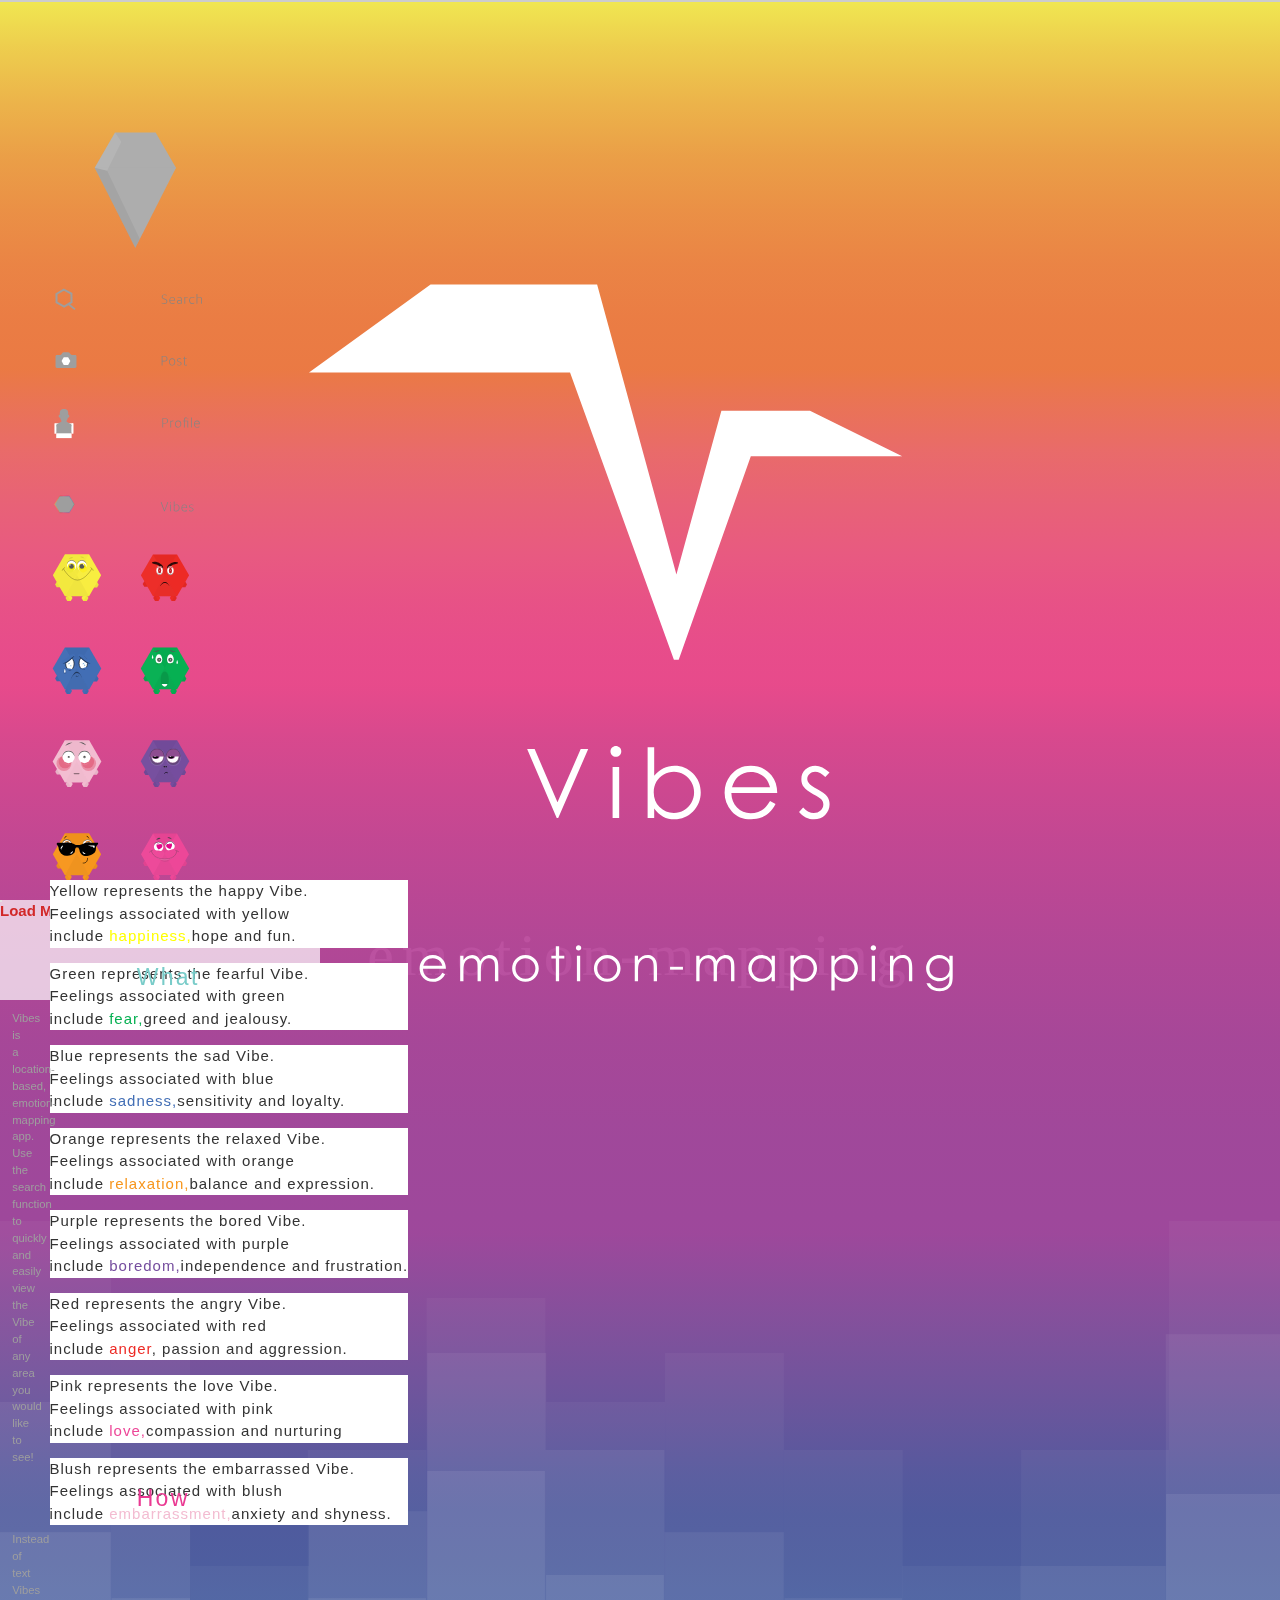
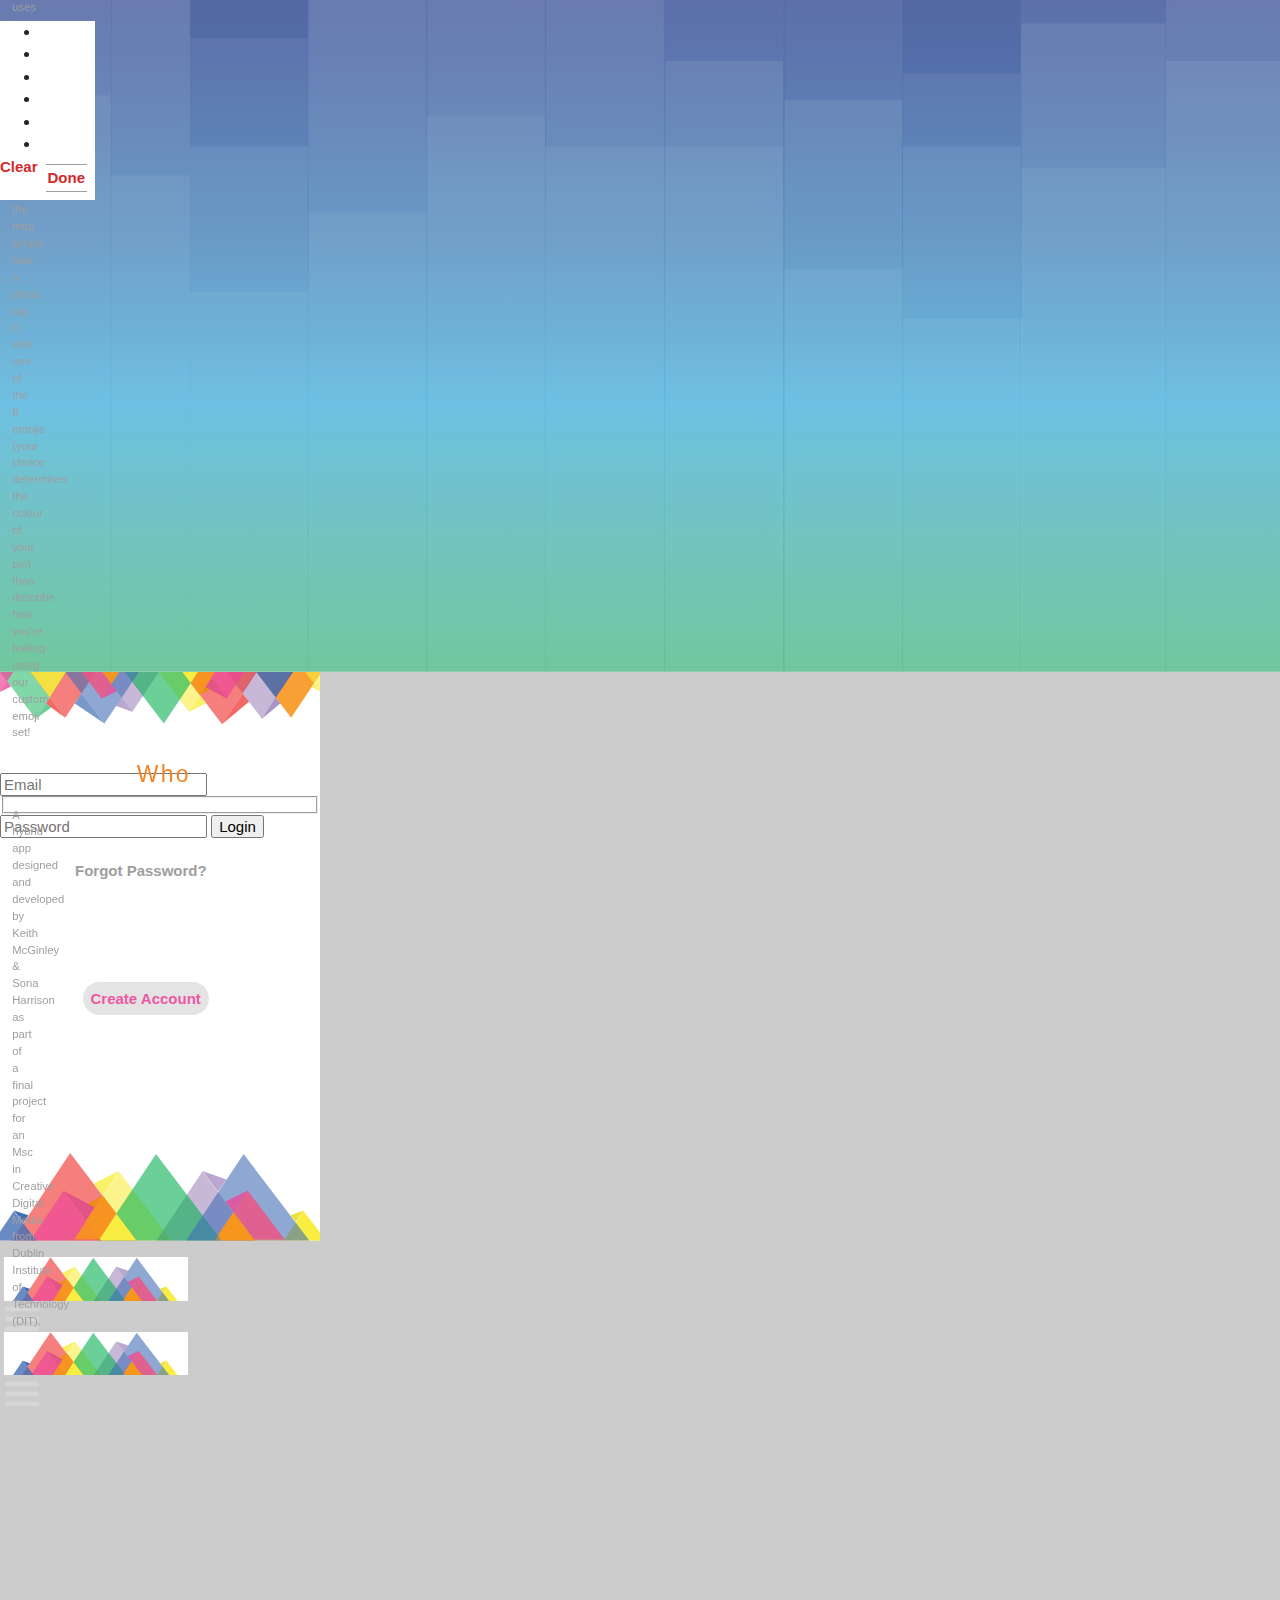
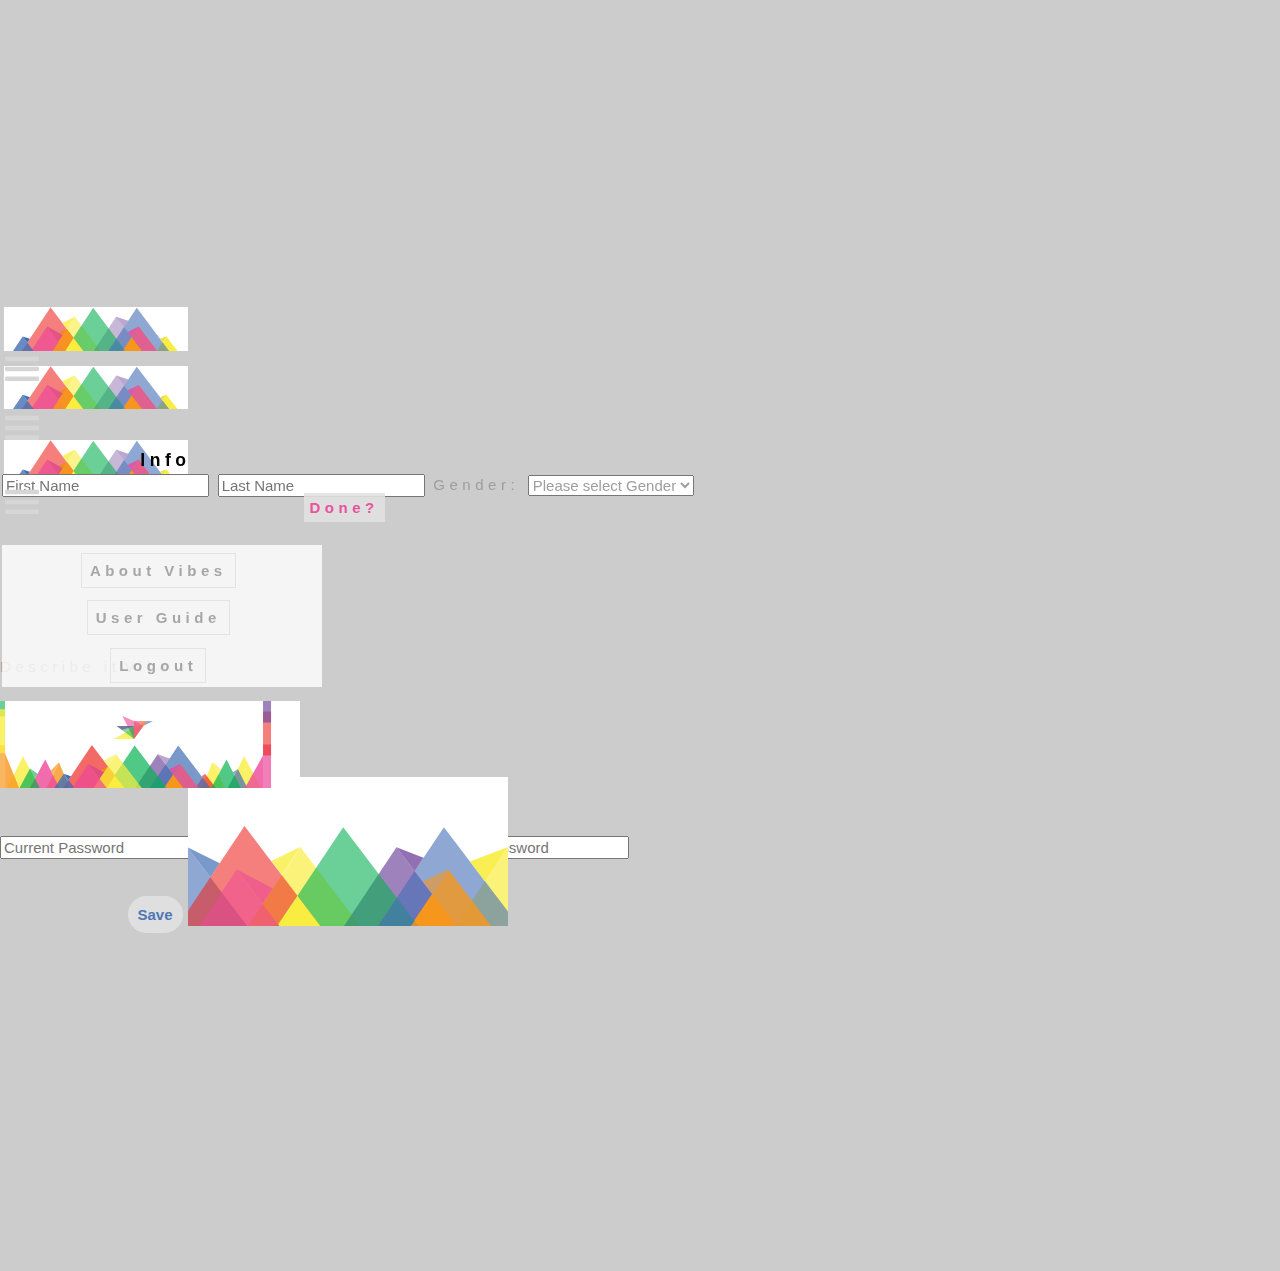
==== public_html/index.html @ 7cc3f751 "Popup Add More Button" ====
<!DOCTYPE html>
<!-- This is Prototype of the Emotion App designed by Sona Harrison and Keith McGinley This is a hybrid app which will be deployed on PhoneGap -->
<html>
    <head>
        <title>VIBES | emotion mapping</title>
        <meta charset="UTF-8">
        <meta charset="UTF-8">
        <meta name='viewport' content='width=device-width, initial-scale=1.0, maximum-scale=1.0, user-scalable=no' />
        <!--  Theme Roller Can go here  -->
        <link href="css/jquery.mobile-1.4.5.min.css" rel="stylesheet" type="text/css"/>
        <script src="js/jquery-1.10.2.min.js"></script> 
        <script src="js/jquery.mobile-1.4.5.min.js"></script>
        <!-- Code goes here -->
        <script src="js/vibeCode.js" type="text/javascript"></script>
        <script src="js/vibeLoginSignUp.js" type="text/javascript"></script>
        <!--  CSS here   -->
        <link href="css/vibeMain.css" rel="stylesheet" type="text/css"/>
        <link href='css/mapbox.css' rel='stylesheet' type="text/css"/>
        <link href="css/animate.css" rel="stylesheet" type="text/css"/>
        <link href="css/vibePopups.css" rel="stylesheet" type="text/css"/>        
        <link href="css/datepicker3.css" rel="stylesheet" type="text/css"/>
        <link href="css/font/css/font-awesome.min.css" rel="stylesheet" type="text/css"/>
        <!--   JS Plugins go here   -->
        <script src="js/cordova.js" type="text/javascript"></script>
        <script src='js/mapbox.js'  type="text/javascript"></script>
        <script src="js/d3.min.js"  type="text/javascript"></script>
        <script src="js/hexbin.js"  type="text/javascript"></script>
        <script src="js/simple_statistics.js"  type="text/javascript"></script>
        <script src="js/jquery.velocity.min.js"  type="text/javascript"></script> 
        <script src="js/floatlabels.min.js"  type="text/javascript"></script>    
        <script src="js/jquery.emoji.js" type="text/javascript"></script>
        <script src="js/jquery.sha256.min.js" type="text/javascript"></script>
        <script src="js/bootstrap-datepicker.js" type="text/javascript"></script>       
        <script src="js/moment.js" type="text/javascript"></script>
        <!-- Map Locate -->
        <script src='js/L.Control.Locate.js'></script>
        <link href='css/L.Control.Locate.css' rel='stylesheet' />
        <script src="js/jquery.xcolor.min.js" type="text/javascript"></script>
        <!-- Pie Charts -->
        <script src="js/jquery.peity.min.js" type="text/javascript"></script>
        <script src="js/fastclick.js" type="text/javascript"></script>
        <!-- Sona SLide -->
        <script src="js/jquery.slides.min.js" type="text/javascript"></script>
        <link href="css/slider.css" rel="stylesheet" type="text/css"/>
        <script src="js/jquery.unveil.js" type="text/javascript"></script>
    </head>
    <body>
        <!--    Start of Splash Page   -->
        <div data-role="page" id="splashPage">
            <div role="main" class="ui-content content-wrap-noHead">         
                <img id="splashImage" class="img100" src="images/emoSplash.svg" alt=""/>
            </div>
        </div>
        <!--   End of Splash Page -->

        <!--    Start of Login Page   -->
        <div data-role="page"  id="loginPage">
            <div role="main" class="ui-content content-wrap-noHead">
                <div id="loginWrap" class="loginContent">
                    <!--     <form id="loginForm" data-ajax="false">-->
                    <input type="email" name="email" id="email" placeholder="Email" class="floatlabel_1"/>
                    <!-- Here the user can select login/sign up -->
                    <fieldset id="loginType" data-role="controlgroup" data-type="horizontal">
                        <!-- <input type="radio" name="radio-loginSignUp" id="radio-loginSignUp_a" value="login" checked="checked"> -->
                    </fieldset> 
                    <input id="password" type="password" name="password" placeholder="Password" autocomplete="off" class="floatlabel_1"/>
                    <input type="button" name="submitBtn" id="submitBtn" value="Login"/> 
                    <p>
                        <span id="formErrorMsg"></span><br>
                        <a href="#" id="forgotPass" >Forgot Password?</a><br>
                    </p>  
                    <br>
                    <br>
                    <br>
                    <br>
                    <a href="#" id="signUp">Create Account </a>
                </div>
            </div>            
        </div>
        <!--   End of Login Page  -->

        <!--    Start of Guide Page   -->
        <div data-role="page"  id="guidePage">
            <div data-role="header" data-position="fixed" data-tap-toggle="false">
                <a href="#menuPanel" data-rel="panel" class="ui-btn ui-icon-menu menu-button"></a>
                <h1><img src="images/vibes.svg" alt=""/></h1>
                <a href="#settingsPage" class="guideExit"></a>
            </div>
            <div role="main" class="ui-content content-wrap">
                <!-- SlidesJS Required: Start Slides -->
                <!-- The container is used to define the width of the slideshow -->
                <div class="container">
                    <div id="slides">
                        <div class="slide guideImg0">
                            <img src="images/guide/example-slide-1.svg" alt="">
                        </div>
                        <div class="slide guideImg1">
                            <img src="images/guide/example-slide-2.svg" alt="">
                        </div>
                        <div class="slide guideImg2">
                            <img src="images/guide/slideTwo.svg" alt="">
                        </div>
                        <div class="slide guideImg3">
                            <img src="images/guide/example-slide-4.svg" alt="">
                            <p class="p">
                                <a href="#mapPage">Go to Map</a>
                            </p>
                        </div>
                        <!--  <a href="#" class="slidesjs-previous slidesjs-navigation"><i class="icon-chevron-left icon-large"></i></a>
                          <a href="#" class="slidesjs-next slidesjs-navigation"><i class="icon-chevron-right icon-large"></i></a>  -->
                    </div>
                </div>
                <!-- End SlidesJS Required: Start Slides -->
            </div>            
        </div>
        <!--   End of Guide Page  -->

        <!--   Start of Main Map Page  -->
        <div data-role="page" id="mapPage" data-theme="a">
            <div data-role="header" data-position="fixed" data-tap-toggle="false">
                <a href="#menuPanel" data-rel="panel" class="ui-btn ui-icon-menu menu-button"></a>
                <h1><img src="images/vibes.svg" alt=""/></h1>
            </div>
            <div role="main" class="ui-content content-wrap">
                <!-- MAp Code -->
                <div id='map' class="maps"></div>
                <div class="statsBox animated"></div>
                <script src="js/vibeMap.js" type="text/javascript"></script>
                <!-- Emoji Filter Bar -->
                <div id="emojiSearchBar">
                    <img src="images/menu/whatsYourVibe.svg" alt="" style="width: 320px; height: 34px;">
                    <br>
                    <a href='#' class="emojiFilter" data-name="1"><img src='images/emojiSelect/emoji-1.svg'/></a>
                    <a href='#' class="emojiFilter" data-name="2"><img src='images/emojiSelect/emoji-2.svg'/></a>
                    <a href='#' class="emojiFilter" data-name="3"><img src='images/emojiSelect/emoji-3.svg'/></a>
                    <a href='#' class="emojiFilter" data-name="4"><img src='images/emojiSelect/emoji-4.svg'/></a><br><br>
                    <a href='#' class="emojiFilter" data-name="5"><img src='images/emojiSelect/emoji-5.svg'/></a>
                    <a href='#' class="emojiFilter" data-name="6"><img src='images/emojiSelect/emoji-6.svg'/></a>
                    <a href='#' class="emojiFilter" data-name="7"><img src='images/emojiSelect/emoji-7.svg'/></a>
                    <a href='#' class="emojiFilter" data-name="8"><img src='images/emojiSelect/emoji-8.svg'/></a><br>
                    <input type="checkbox" name="checkbox-mini-0" id="checkboxSelectAll" data-wrapper-class="ui-mini" checked="checked" data-mini="true" data-enhance="false">
                    <label for="checkboxSelectAll">Select All</label>

                    <form id="filterForm">
                        <div id="advancedFilter" data-role="collapsible" data-collapsed-icon="carat-d" data-expanded-icon="carat-u"  data-iconpos="right" >                              
                            <h3>Advanced</h3>                               
                            <div class="ui-grid-c">
                                <a href='#' data-role="button" class="quickSearch ui-block-a" data-name="HOUR" style="color: #9e9e9e; font-weight: lighter;" >Last<br>8hrs</a>
                                <a href='#' data-role="button" class="quickSearch ui-block-b" data-name="DAY" style="color: #9e9e9e; font-weight: lighter;" >Last<br>Day</a>
                                <a href='#' data-role="button" class="quickSearch ui-block-c" data-name="WEEK" style="color: #9e9e9e; font-weight: lighter;" >Last<br>Week</a>
                                <a href='#' data-role="button" class="quickSearch ui-block-d" data-name="MONTH" style="color: #9e9e9e; font-weight: lighter;" >Last<br>Month</a>
                            </div>
                            <hr>
                            <h4>Date Range</h4>
                            <div class="input-daterange ui-grid-a" id="datepicker">
                                <div class="ui-block-a"><input id="dateStart" type="text" class="input-small floatlabel_1" name="start" data-mini="true" placeholder="From" /></div>
                                <div class="ui-block-b"><input id="dateEnd" type="text" class="input-small floatlabel_1" name="end" data-mini="true" placeholder="To" /></div>
                            </div>
                        </div>
                        <input id="filterButton" type="button" value="Filter emoji" data-icon="search">
                    </form>
                </div>
                <!-- Emo Select Div -->
                <div id="emojiPostSelectParent">
                    <div id="parentEmojiSelect">
                        <img src="images/menu/whatsYourVibe.svg" alt="">
                        <br>
                        <a href='#' class="emojiParent" data-name="1"><img src='images/emojiSelect/emoji-1.svg'/></a>
                        <a href='#' class="emojiParent" data-name="2"><img src='images/emojiSelect/emoji-2.svg'/></a>
                        <a href='#' class="emojiParent" data-name="3"><img src='images/emojiSelect/emoji-3.svg'/></a>
                        <a href='#' class="emojiParent" data-name="4"><img src='images/emojiSelect/emoji-4.svg'/></a><br> <br>
                        <a href='#' class="emojiParent" data-name="5"><img src='images/emojiSelect/emoji-5.svg'/></a>
                        <a href='#' class="emojiParent" data-name="6"><img src='images/emojiSelect/emoji-6.svg'/></a>
                        <a href='#' class="emojiParent" data-name="7"><img src='images/emojiSelect/emoji-7.svg'/></a>
                        <a href='#' class="emojiParent" data-name="8"><img src='images/emojiSelect/emoji-8.svg'/></a>
                    </div>
                    <img src="images/menu/searchBtmBorder.svg" alt="">
                    <br>
                </div>
                <div class="popup-wrap">         
                </div>
                <div id="uploadNotifaction">
                    <p>Image Uploaded</p>
                    <a href="#" title="" id="viewUpload">View Your Vibe</a>
                </div>
                <div id="imageUploading"></div>

            </div>
        </div>
        <!--   End of  --><!--   Main Map Page  -->

        <!--    Start of Profile Page   -->
        <div data-role="page" id="profilePage">
            <div data-role="header" data-position="fixed" data-tap-toggle="false">
                <a href="#menuPanel" data-rel="panel" class="ui-btn ui-icon-menu menu-button"></a>
                <h1><img src="images/vibes.svg" alt="" id="profileheaderImg"/></h1>
                <a href="#settingsPage" data-transition="flip" class="settings-button"></a>
            </div>
            <div id="scrollPost" class="ui-content content-wrap">
                
                <div id="skrollr-body">
                    
                </div>
                <div id="addMoreDiv"><p><a href="#" id="addProfilePost" >Load More</a></p></div>
                <!-- <div id="profilePopup">
                    <div id="profilePostsWrap"> 
                        <div id="profilePosts"></div>
                        <div id="addMoreDiv">
                            <p><a href="#" id="addProfilePost" >Load More</a></p>
                        </div>
                    </div>
                </div> -->
            </div><!-- /content-wrap -->
        </div><!-- /Page -->
        <!--   End of Profile Page   - -->

        <!--   Start of Settings Page   - -->
        <div data-role="page" id="settingsPage" data-theme="a">
            <div data-role="header" data-position="fixed" data-tap-toggle="false">
                <a href="#menuPanel" data-rel="panel" class="ui-btn ui-icon-menu menu-button"></a>
                <h1><img src="images/vibes.svg" alt=""/></h1>
                <a href="#profilePage" data-transition="flip" class="profile-button"></a>  
            </div>
            <div role="main" class="ui-content content-wrap">
                <!-- ABout Popup-->
                <div class="about-wrap">
                    <nav class="about">
                        <div id="btnCloseAbout">
                            <!-- <i class="fa fa-times fa-2x"></i> -->
                        </div>

                        <div id="aboutInfo">
                            <!-- start slipsum code -->
                            <h1  style="padding-left: 5.9em; color: #79CCC9; font-weight: lighter; letter-spacing: 0.1em;">What</h1>
                            <p class="what" >Vibes is a location-based, emotion-mapping app. Use the search function to quickly and easily view the Vibe of any area you would like to see!</p>

                            <h1 style="padding-left: 5.9em; color: #EA3992; font-weight: lighter; letter-spacing: 0.1em;">How</h1>
                            <p class="how" >Instead of text Vibes uses images, emojis and colour to communicate. To add your Vibe to the map simply take a photo, tag it with one of the 8 emojis (your choice determines the colour of your pin) then describe how you're feeling using our custom emoji set!</p>
                            <h1 style="padding-left: 5.9em; color: #F5841F; font-weight: lighter; letter-spacing: 0.1em;">Who</h1>
                            <p class="who" > A hybrid app designed and developed by Keith McGinley & Sona Harrison as part of a final project for an Msc in Creative Digital Media from Dublin Institute of Technology (DIT).</p>
                            <!-- end slipsum code -->                      </div>
                    </nav>              
                </div>
                <!-- end iABout popup -->
                <div class="profileTab">
                    <div id="settingsForm">                      
                        <div data-role="collapsible" data-collapsed-icon="carat-d" data-expanded-icon="carat-u"  data-iconpos="right" >                              
                            <br>
                            <h3 class="collapseDiv" >Info</h3> 
                            <input type="text" name="First Name" id="firstName" placeholder="First Name" class="floatlabel_1"/>
                            <input type="text" name="Last Name" id="lastName" placeholder="Last Name" class="floatlabel_1"/>
                            <label for="selectGender">Gender:</label>
                            <select name="selectGender" id="selectGender">
                                <option value="0"> Please select Gender</option>
                                <option value="1">Male</option>
                                <option value="2">Female</option>
                                <option value="3">Other</option>
                            </select>

                            <p>
                                <a href="#" id="updateBtn">Done?</a> 

                            </p>
                        </div>
                        <div id="logoutDiv">
                            <p>
                                <a href="#" id="aboutButton" data-transition="none" >About Vibes</a>
                            </p>

                            <p>
                                <a href="#guidePage" id="guideLink" data-transition="none" >User Guide</a>                       
                            </p>

                            <p> <a href="#" id="logoutBtn">Logout</a></p>
                        </div>
                    </div>

                    <img src='images/vibesHeader.svg' class="mapLink" alt='' style="margin-left: 8.5em; margin-top: 2em;" >
                </div>
            </div><!-- /content-wrap -->
        </div><!-- /Page -->
        <!--   End of Settings Page   - -->  

        <!--    Start of Emotion Post Page   -->
        <div data-role="page" id="emotionPostPage" data-theme="a" >
            <div data-role="header" data-position="fixed" data-tap-toggle="false">
                <a href="#menuPanel" data-rel="panel" class="ui-btn ui-icon-menu menu-button"></a>
                <h1><img src="images/vibes.svg" alt=""/></h1>
            </div>
            <div role="main" class="ui-content content-wrap"> 
                <canvas id="imageCanvas"></canvas>
                <div id="buttonsDiv">
                    <a data-role='button' href="javascript:void(0)" data-transition="slide" id="openKeyPad" class="buttonStyles" >Describe it</a>
                    <a data-role='button' href="javascript:void(0)" data-transition="slide" id="postToMapBtn" class="buttonStyles" >Vibe it</a>
                </div>
                <img id="imageHolder" src="" alt=""/>
                <div id="keyPadDiv" >  
                    <div id='emojiSentDiv' class="emojiRender placeEmojiDiv"></div>
                    <div data-role="tabs" id="tabs">
                        <div data-role="navbar">
                            <ul>
                                <li class="mytab"><a href="#tab0" data-ajax="false"><i class="fa fa-smile-o"></i></a></li>
                                <li class="mytab"><a href="#tab1" data-ajax="false"><i class="fa fa-paw"></i></a></li>
                                <li class="mytab"><a href="#tab2" data-ajax="false"><i class="fa fa-taxi"></i></a></li>
                                <li class="mytab"><a href="#tab3" data-ajax="false"><i class="fa fa-beer"></i></a></li>
                                <li class="mytab"><a href="#tab4" data-ajax="false"><i class="fa fa-futbol-o"></i></a></li>
                                <li class="mytab"><a href="#tab5" data-ajax="false"><i class="fa fa-star"></i></a></li>
                            </ul>
                        </div>
                        <div id="tab0" class="tabEmoji"></div>
                        <div id="tab1" class="tabEmoji"></div>
                        <div id="tab2" class="tabEmoji"></div>
                        <div id="tab3" class="tabEmoji"></div>
                        <div id="tab4" class="tabEmoji"></div>
                        <div id="tab5" class="tabEmoji"></div>
                    </div>
                    <div><a href="#" class="clearEmoji">Clear</a><a href="#" class="closeKeyPad">Done</a></div>
                </div>
            </div>
        </div><!-- /Page -->
        <!--   End of Emotion Post Page   - -->

        <!-- Panel Tab -->
        <div data-role="panel" id="menuPanel" class="menu-side">
            <nav class="menu-top">
                <div class="profile">
                    <img src="images/vibesHeader.svg" class="mapLink"  alt="vibe">
                </div>
                <!-- <img src="images/vibesBorder.svg" alt="vibe" class="menuBorder"> -->
            </nav>
            <div id="panelBtns" class="menu-top-buttons">
                <a href="#mapPage" class="mapLink" data-transition="slide"><img src="images/menu/mapBtn.svg" class="panel-btn" alt="" /></a> 
                <a href="#" data-transition="slide" class="emoFilterBtn"><img src="images/menu/searchBtn.svg" class="panel-btn" alt="" /></a> 
                <a href="#" data-transition="slide" class="emoPostBtn"><img src="images/menu/postBtn.svg" class="panel-btn" alt="" /></a> 
                <a href="#profilePage" data-transition="slide"><img src="images/menu/profileBtn_2.svg" class="panel-btn" alt="" /></a> <br>
                <a href="#" data-transition="slide" class="infoMenuButton"><img src="images/menu/pinsIcon.svg" alt="" class="panel-btn" /></a>
                <div class="infoMenu" >
                    <a href="#myPopup0" data-rel="popup" > <input type="image" src="images/emojiSelect/emoji-1.svg" alt="Submit" width="54" height="48"></a>
                    <a href="#myPopup5" data-rel="popup" > <input type="image" src="images/emojiSelect/emoji-6.svg" alt="Submit" width="54" height="48"></a><br><br><br>
                    <a href="#myPopup2" data-rel="popup" > <input type="image" src="images/emojiSelect/emoji-3.svg" alt="Submit" width="54" height="48"></a>
                    <a href="#myPopup1" data-rel="popup" > <input type="image" src="images/emojiSelect/emoji-8.svg" alt="Submit" width="54" height="48"></a><br><br><br>
                    <a href="#myPopup7" data-rel="popup" > <input type="image" src="images/emojiSelect/emoji-2.svg" alt="Submit" width="54" height="48"></a>
                    <a href="#myPopup4" data-rel="popup" > <input type="image" src="images/emojiSelect/emoji-5.svg" alt="Submit" width="54" height="48"></a><br><br><br>
                    <a href="#myPopup3" data-rel="popup" > <input type="image" src="images/emojiSelect/emoji-7.svg" alt="Submit" width="54" height="48"></a>
                    <a href="#myPopup6" data-rel="popup" > <input type="image" src="images/emojiSelect/emoji-4.svg" alt="Submit" width="54" height="48"></a>

                    <div data-role="popup" data-arrow="true" id="myPopup0">
                        <p>Yellow represents the happy Vibe.<br>Feelings associated with yellow <br>include <span style="color: yellow">happiness,</span>hope and fun. </p>
                    </div>
                    <div data-role="popup" data-arrow="true" id="myPopup1">
                        <p>Green represents the fearful Vibe. <br>Feelings associated with green <br>include <span style="color: #06B052">fear,</span>greed and jealousy. </p>
                    </div>
                    <div data-role="popup" data-arrow="true" id="myPopup2">
                        <p>Blue represents the sad Vibe. <br>Feelings associated with blue <br>include <span style="color: #426EB5">sadness,</span>sensitivity and loyalty. </p>
                    </div>
                    <div data-role="popup" data-arrow="true" id="myPopup3">
                        <p>Orange represents the relaxed Vibe. <br>Feelings associated with orange <br>include <span style="color: #F7961D">relaxation,</span>balance and expression.</p>
                    </div>
                    <div data-role="popup" id="myPopup4">
                        <p>Purple represents the bored Vibe.<br>Feelings associated with purple <br>include <span style="color: #754D9E">boredom,</span>independence and frustration.</p>
                    </div>
                    <div data-role="popup" id="myPopup5">
                        <p>Red represents the angry Vibe. <br>Feelings associated with red<br>include  <span style="color: #ED2A25">anger</span>, passion and aggression.</p>
                    </div>
                    <div data-role="popup" id="myPopup6">
                        <p>Pink represents the love Vibe. <br>Feelings associated with pink <br>include <span style="color: #ED4798">love,</span>compassion and nurturing</p>
                    </div>
                    <div data-role="popup" id="myPopup7">
                        <p>Blush represents the embarrassed Vibe.<br>Feelings associated with blush <br>include <span style="color: #f3bcd1">embarrassment,</span>anxiety and shyness.</p>
                    </div>
                </div>
            </div>
        </div>

        <!-- Password Tab -->
        <div data-role="page" id="passPage"> <!-- newPass -->

            <div id="newPassContent" class="ui-content">

                <div id="passPageDiv">
                    <span id="passMsg"></span>
                    <br>
                    <br>
                    <input id="curPass" type="password" name="curPass" placeholder="Current Password" autocomplete="off" class="floatlabel_1"/> 
                    <input id="newPass" type="password" name="newPass" placeholder="New Password" autocomplete="off" class="floatlabel_1"/>
                    <input id="conPass" type="password" name="conPass" placeholder="Confirm Password" autocomplete="off" class="floatlabel_1"/>
                    <span id="formErrorMsg"></span><br>
                    <br>
                    <br>


                    <a href="#" id="changePass">Save</a>
                </div>
            </div>

        </div>

        <!--  JavaScript Code required for Menu -->
        <script src="js/classie.js"></script>
        <script src="js/vibePopup.js"></script>
        <script src="js/skrollr.js" type="text/javascript"></script>
    </body>
</html>
---- public_html/css/vibeMain.css ----
/* ----------------------------- Vibes App |  Main CSS ------------------------*/

// ------------------------------  Font CSS ------------------------------------
// ---------------------------------------------------------------------------*/ 

@font-face
{
    font-family: Raleway_200;
    src: url(font/Raleway-Thin.ttf);
}

@font-face
{
    font-family: Raleway_300;
    src: url(font/Raleway-Light.ttf);
}

@font-face
{
    font-family: Raleway_400;
    src: url(font/Raleway-Regular.ttf);
}

@font-face
{
    font-family: Raleway_500;
    src: url(font/Raleway-Medium.ttf);
}

body
{
    font-family: 'Raleway_200', sans-serif;
    color: #000;
    background-color: #ccc !important;
}


h1, h2, h3, h4
{
    font-family: 'Raleway_200', sans-serif;
    /* padding-top: 5px; */
    color: #000;
}

.ui-header .ui-title, .ui-footer .ui-title {
    padding-bottom: 0 !important;
}

p, a
{
    font-family: 'Raleway_300', sans-serif;
}

li a 
{
    font-family: 'Raleway_300', sans-serif !important;
}

/* ------------------------------------------------------------------------------------------
// ------------------------------  Login Form CSS -------------------------------------------
// ----------------------------------------------------------------------------------------*/ 
#loginWrap {
    background-image: url(../images/loginImg.svg); 
    background-repeat:no-repeat;  
    background-size: 100%;
}

#loginForm {
    padding-top: 84px;
    text-align: center;
    margin: 0 auto;
}

.loginContent {
    width: 320px;
    height: 470px;
    padding-top: 100px;
}

#signUp {
    padding: 8px;
    margin-left: 5.5em; 
    /* margin-bottom: 20px; */
    text-decoration: none;
    color: #ED4798;
    font-weight: bolder;
    background-color: #E2E2E2;
    opacity: .9;
    border-radius: 25px;
}

#forgotPass, #changePass {
    text-decoration: none;
    color: #9e9e9e;
    margin: 5em;
}

/* Sets the password input and title input fields */
#password-clear 
{
    display: none;
}

#formImg {
    position: absolute;
    bottom: 0;

}

/* Set the form inputs CSS */
input[type='text']
{
    font-family: 'Raleway_300', sans-serif !important;
}

#formErrorMsg
{
    color: RGBA(255, 119, 0, 1);
    background-color: RGBA(247, 205, 7, .5);
    opacity: .9;
}

#loginUnder p 
{
    padding: 20px;
}

.orangeBackground
{
    color: RGBA(255, 119, 0, 1) !important;
    background-color: RGBA(247, 205, 7, .5) !important;
}

/* ------------------------------  Splash Screen CSS ----------------------------------------
// ----------------------------------------------------------------------------------------*/ 

.img100
{
    width: 100%;
    height: 100%;
}

/* ------------------------------  Splash Screen CSS ----------------------------------------
// ----------------------------------------------------------------------------------------*/ 
.guideImg1 {
    width: 100%; 
    background-image: url("../images/guide/takePhotoBack.png");
    background-repeat: no-repeat;
}

.guideImg0 {
    width: 100%; 
    background-image: url("../images/guide/whatsYourVibeBack.png");
    background-repeat: no-repeat;
}

.guideImg2 {
    width: 100%; 
    background-image: url("../images/guide/emotionSearchBack.png");
    background-repeat: no-repeat;
}

.guideImg3 {
    width: 100%; 
    background-image: url("../images/guide/keepTrackBack.png");
    background-repeat: no-repeat;

}

/* ------------------------------  Map Div CSS ----------------------------------------------
// ----------------------------------------------------------------------------------------*/  

#mapPage
{
    overflow: hidden;
}

#map {
    width: 320px;
    height: 501px;
}

.keys {
    position: relative;
    top: 0;
    min-height: 503px;
    width: 100%;
    height: 100%;
    overflow: hidden;
}
#mapPage .centerButton {
    width: 45px;
    margin: 0;
    height: 50px;
    padding: 5px;
    background-color: rgba(255,255,255, 0.05);
}
#map .leaflet-control-container .leaflet-bottom.leaflet-right .centerButton.leaflet-control  a {
    text-align: right;
    color: #F7B4D5;  
}


/* ---- Wheel of Colour ---*/
#mapPage .statsUp {
    margin: 10px; 
    width:100px;
    height:150px;
    //background-color:rgba(250,250,250, 0.8);
    position: absolute; 
    z-index: 4; 
    top: 380px; 
}

/* --------------------------------
// ----------  Popup Bg  ---------*/
.popUpBg
{
    background-image: url("../images/emojiEnter.png");
    background-repeat: no-repeat;
    background-color: #fff;
    opacity: .8;
    width: 280px;
    height: 330px;
    margin: 0;
}

.emoPostPopup, .popUpInfo, .timeInfo, .btnLove, .btnShare{
    background-color: rgba(255,255,255, 0.75) !important;
}

ul, menu, dir {
    display: block;
    list-style-type: disc;
    -webkit-margin-before: 0em;
    -webkit-margin-after: 0em;
    -webkit-margin-start: 0px;
    -webkit-margin-end: 0px;
}

/* Popup CSS */
#emoPostPopup
{
    position:absolute;
    z-index: 1950;
    top: 40px;
    right: 0;
    width: 100%;
    /* transform: rotate(90deg); */
}

#popUpInfo
{
    position:absolute;
    z-index: 1950;
    bottom: 5px;
    left: 5px;
    width: 270px;
    text-align: center;
    color: #9e9e9e;
}

/* ------------------------------------------------------------------------------------------
// ------------------------------  Filter Form  ------------------------------------------
// ----------------------------------------------------------------------------------------*/ 

#filterForm {
    margin: 0 auto;
    padding: 0;
    color: #9e9e9e;
    letter-spacing: 0.1em; 
    font-weight: lighter;
}

#filterForm .ui-controlgroup, fieldset.ui-controlgroup {
    padding: 0;
    margin: 0;
}

/* ------------------------------------------------------------------------------------------
// ------------------------------  Emoji Selection  ------------------------------------------
// ----------------------------------------------------------------------------------------*/ 

#emojiSearchBar {
    position: absolute;
    background-color: #fff;
    top: -100%;
    width: 100%;
    left: 0;
    text-align: center;
}

#emojiSearchBar img {
    width: 20%;
}

.filterOff {
    opacity: .25;
}

/* ------------------------------------------------------------------------------------------
// ------------------------------  Profile Page  ------------------------------------------
// ----------------------------------------------------------------------------------------*/ 


.profilePage {
    max-height: 633px;
    max-width: 320px;
}

.profileHeader
{
    position: fixed;    
    z-index: 1000;
    width: 100%;
    padding-top: 20px;
    height: 88px; 
    background-image: url(../images/profile/profileBack_4.svg);
    background-color: #fff;
    top: 0;
    left: 0;    
}

.profileheaderImg {
    width: 128px;
}

.profileHeader a {
    float: right;
}

.profileNavImg {
    float: right;
    padding-right: 1em;
}

.profileHeader img {
    width: 33%;
    height: 44px; 
}

.profileTab {
    position: fixed;
    overflow: hidden;
    height: 501px;
    margin-top: 0px;
    margin-bottom: 0px;
    letter-spacing: 0.3em;
    background-image: url("../images/profile/settingsBack.svg");
    background-repeat: no-repeat;
    background-position: bottom center;
    margin-left: 2px;
}

#scrollPost {
    position: absolute;
    width: 320px;
    min-height: 450px;
    overflow:scroll;
    height: 501px;
}

#skrollr-body {

}

#profilePopup {
    position: absolute;
    height: 501px;
    width: 320px;
    overflow: visible;
}

#profilePostsWrap {
    //position: absolute;
    width: 100%;
    //height: 100%;
    height: 501px;
    //overflow:visible;
    margin-bottom: 10px;
}

.profilePostDiv {
    width: 45%;
    float: left;
    margin-left: 3.33%;
}

#profilePosts {
    min-height: 501px;
    width: 100%;
}

#profilePosts p {
    font-size: 0.9em;
    color: #9e9e9e;
    margin-top: 0;
    text-align: center;
}

#profilePostsWrap #profilePosts .largeImg {
    width: 100%;
    margin-left: 0;
    font-size: 2em;
}

.giantImg {
    position: fixed;
    padding: 40px 0;
    background-color: #fff;
    top: 0;
    left: 0;
    z-index: 10000;
    width: 100%;
    border-bottom: #E2E2E2 1px solid;
}
.giantImg img {
    width: 100%;
}

.giantImg p {
    font-size: 1em;
    margin: 0 0 0 5px;
    color: #9e9e9e;
}

.profilePostDiv img {
    width: 100%;
}

.noVibes {  
    max-width: 320px;
    max-height: 100px;

    padding-top: 5px;
    border: 1px solid #9e9e9e;
    color: #9e9e9e;
    text-align: center;
}

/* ENd of Profile Posts */

#logoutDiv {
    width: 320px;
    padding-top: 15px;

    background-color: rgba(255,255,255,0.8);
    clear: both;
}

#addMoreDiv {
    position: fixed;
    bottom: -100px;
    height: 100px;
    width: 320px;
    background-color: rgba(255,255,255, 0.7);
}

#skrollr-body #addProfilePost {
    padding-left:  50px;
    padding-right:   50px;
    padding-top:   10px;
    padding-bottom:   10px;
    height: 44px !important;
    color: #ED4798;
    text-decoration: none;
    text-align: center;
    background-color: white;
    border: 2px solid #9e9e9e;
    font-size: 16px;
    margin: 4em;
    border-radius: 25px;
}

/* ------------------------------------------------------------------------------------------
// ------------------------------  Panel Menu  ------------------------------------------
// ----------------------------------------------------------------------------------------*/ 

.ui-header-fixed.ui-fixed-hidden .ui-btn-left, .ui-header-fixed.ui-fixed-hidden .ui-btn-right {
    margin-top: 15px;
}

.menu-button {
    position: fixed;
    z-index: 1005;
    margin-top: 30px;
    padding: 0;
    width: 44px;
    max-width: 15%;
    height: 44px;
    border: none;
    text-indent: 2.5em;
    font-size: 1.5em;
    color: transparent;
    background: transparent;
    -webkit-transition: -webkit-transform 0.3s;
    transition: transform 0.3s;
    background-image: url('img/hamburger_light.svg');
    background-size: 100%;
}

.menu-top {
    position:absolute;
    z-index: 10;
    line-height: 40px;
    width: 300px;
    background-image: url(../images/menu/menuTopBack_2.svg); 
    background-repeat: no-repeat; 
    background-color: #fff;    
}

.menu-top .profile {
    //display: inline-block;
    padding-top: 5px;
    padding-bottom: 0;
    line-height: 40px;
    width: 300px;
}

.menu-top .profile img {
    float: left;
}

#panelBtns {
    position: fixed;
    top: 90px;
    overflow:hidden;
}

.menu-top-buttons a {
    //display: block;
    /* padding-left: 1em; */
    border-bottom: 0px solid rgba(0,0,0,0.1);
}

.infoMenu {
    //display: none;

    margin-left: 3.3em;
    margin-top: 1em;
}

.infoMenu a {
    padding-right: 2em;
}

.menu-side {    
    background-image: url(../images/menu/menuSideImg_2.svg);
    background-repeat: no-repeat;
}

.menu-button ::before {
    position: absolute;
    top: 0.5em;
    right: 0.5em;
    bottom: 0.5em;
    left: 0.5em;
    background: linear-gradient(#373a47 20%, transparent 20%, transparent 40%, #373a47 40%, #373a47 60%, transparent 60%, transparent 80%, #373a47 80%);
    content: '';
}

.panel-btn, .infoMenuButtonImg
{
    height: auto;
    margin: 0;
    padding: 1em 3.6em;
    width: 150px;
    max-width: 150px;
    display: block;
}

.infoMenuButtonImg {
    margin-bottom: 100px;
    /* padding-left: 3.9em; */
}

.profile-button {
    margin-top: 20px;
    padding: 0;
    width: 44px;
    max-width: 15%;
    height: 44px;
    border: none;
    text-indent: 2.5em;
    font-size: 1.5em;
    color: transparent;
    background: transparent;
    background-image: url('../images/profile/myVibes.svg');
    background-size: 100%;
}

.settings-button {
    margin-top: 20px;
    padding: 0;
    width: 44px;
    max-width: 15%;
    height: 44px;
    border: none;
    text-indent: 2.5em;
    font-size: 1.5em;
    color: transparent;
    background: transparent;
    background-image: url('../images/profile/settings.svg');
    background-size: 100%;
}


#myPopup0 {

    background-color: white;
    color: #9e9e9e;
    font: sans-serif;
    font-weight: lighter;
    font-family: helvetica;
    letter-spacing: 1px;
    border-color: #F8ED40;
}


#myPopup1 {

    background-color: white;
    color: #9e9e9e;
    font: sans-serif;
    font-weight: lighter;
    font-family: helvetica;
    letter-spacing: 1px;
    border-color: #06B052;
}

#myPopup2 {

    background-color: white;
    color: #9e9e9e;
    font: sans-serif;
    font-weight: lighter;
    font-family: helvetica;
    letter-spacing: 1px;
    border-color: #426EB5;
}

#myPopup3 {

    background-color: white;
    color: #9e9e9e;
    font: sans-serif;
    font-weight: lighter;
    font-family: helvetica;
    letter-spacing: 1px;
    border-color: #F7961D;
}

#myPopup4 {

    background-color: white;
    color: #9e9e9e;
    font: sans-serif;
    font-weight: lighter;
    font-family: helvetica;
    letter-spacing: 1px;
    border-color: #754D9E;
}

#myPopup5 {

    background-color: white;
    color: #9e9e9e;
    font: sans-serif;
    font-weight: lighter;
    font-family: helvetica;
    letter-spacing: 1px;
    border-color: #ED2A25;

}

#myPopup6 {

    background-color: white;
    color: #9e9e9e;
    font: sans-serif;
    font-weight: lighter;
    font-family: helvetica;
    letter-spacing: 1px;
    border-color: #ED4798;
}

#myPopup7 {

    background-color: white;
    color: #9e9e9e;
    font: sans-serif;
    font-weight: lighter;
    font-family: helvetica;
    letter-spacing: 1px;
    border-color: #F3BCD1;
}

.p {
    text-align: center;
}

#mapAttr a {
    padding-top: 30px;
    font-size: .5em;
    color: #C1C0C0; 
}


/* ------------------------------------------------------------------------------------------
// ------------------------------  Emoji Selection #emojiSelectPage ---------------------------------
// ----------------------------------------------------------------------------------------*/ 

#emojiSearchBar h3 {
    padding-bottom: 10px;
    color: #9e9e9e;
    font-weight: lighter;
}

#emojiPostSelectParent {
    position: absolute;
    background-color: rgba(255,255,255,.9);
    top: 200px;
    left: -100%;
    width: 100%;
}

#parentEmojiSelect {
    color: #9e9e9e; 
    letter-spacing: 0.3em; 
    font-weight: lighter;
    text-align: center;
}

#parentEmojiSelect h2 {
    padding-bottom: 10px;
    color: #9e9e9e; 
}

.emojiParent {
    width: 20%;
    margin: 0 auto;
}

.emojiParent img {
    width: 20%;
}

#canvasBuffer {
    width: 100%;
    height: 64px;
}



/* ------------------------------------------------------------------------------------------
// ------------------------------  emoji panel ---------------------------------
// ----------------------------------------------------------------------------------------*/ 

#keyPadDiv {
    position: absolute;
    background-color: #fff;
    z-index: 10000;
    bottom: -100%;
}

.clearLast {
    float: left; 
    border-top: #9e9e9e 1px solid;
    border-bottom: #9e9e9e 1px solid;
    margin: 8px;
    padding: 2px;


}

.placeEmojiDiv {
    position: fixed;
    top: 380px;
    z-index: 10000;
}

.closeKeyPad {
    float: right; 
    border-top: #9e9e9e 1px solid;
    border-bottom: #9e9e9e 1px solid;
    margin: 8px;
    padding: 2px;
}

#tabs.ui-tabs 
{
    padding: 0;
}

.mytab {
    width: 16% !important;  /* 12.5% for 8 tabs wide */
    clear: none !important;  /* Prevent line break caused by ui-block-a */
}

.tabEmoji
{
    background-color: #E2E2E2;    
}

.addEmoji
{
    height: 30px;
    width: 30px;
    padding: 7.5px 0 7.5px 14px;
}

.emojiRender
{
    padding: 5px;
}

.pad50
{
    margin-top: 50px;
}

/* -----------------------------------------------------------------------------
// ------------------------------  Button / Input  CSS  --------------------------
// ---------------------------------------------------------------------------*/ 

#settingsPage .content-wrap .buttonStyles,  
#emotionPostPage .content-wrap .buttonStyles {
    color: #9e9e9e; 
    letter-spacing: 0.3em; 
    font-weight: lighter;
    text-align: center;


}

#settingsPage .content-wrap input, select, label {
    color: #9e9e9e;
}

#settingsPage .collapseDiv {
    padding: 0% 20%;
    float: top;

}

#settingsForm p {
    text-align: center;
    padding-bottom: 10px;
}
#logoutBtn {

    float: bottom;
    padding: 8px;
    margin-left: -.5em;
    text-decoration: none;
    color: #9e9e9e;
    font-weight: bolder;
    opacity: .9;
    border: #E2E2E2 1px solid;



}
#updateBtn {
    padding: 6px;
    margin-left: -.5em;

    text-decoration: none;
    color: #ED4798;
    font-weight: bolder;
    background-color: #E2E2E2;
    opacity: .9;
    /* border-radius: 25px; */
}

#aboutButton {

    padding: 8px;
    margin-left: -.5em;
    text-decoration: none;
    color: #9e9e9e;
    font-weight: bolder;
    opacity: .9;
    border: #E2E2E2 1px solid;

}

.profileNavImgPin {
    float: right;
    padding-left: 3.8em;
}

.menuBorder {  

    width: 300px;
}


/* iPhone 4 Spec */

@media screen and (max-height: 480px) {
    #buttonsDiv {
        position: fixed;
        top: 360px;
        z-index: 1000;
        width: 320px;
    }





}


.guideExit {

    margin-top: 20px;
    padding: 0;
    width: 44px;
    max-width: 15%;
    height: 44px;
    border: none;
    text-indent: 2.5em;
    font-size: 1.5em;
    color: transparent;
    background: transparent;
    background-image: url('../images/profile/guideExit.svg');
    background-size: 100%;


}

/* -----------------------------------------------------------------------------
// ------------------------------  reset Pass - CSS  --------------------------
// ---------------------------------------------------------------------------*/ 

.passPage {



}


#passPageDiv {

    padding-top: 6em;
    min-height: 480px;

    background-image: url("../images/resetPassImg.svg");
    background-repeat: no-repeat;
    background-position: bottom center; 

}

#changePass { 
    padding: 10px;
    margin-left: 8.5em; 
    /* margin-bottom: 20px; */
    text-decoration: none;
    color: #426EB5;
    font-weight: bolder;
    background-color: #E2E2E2;
    opacity: .9;
    border-radius: 25px;
}

#uploadNotifaction {
    position: fixed;
    top: -100%;
    right: 5px;
    background-color: rgba(255,255,255,0.7);
}

#imageUploading {
    width: 78px;
    height: 120px;
    position: fixed;
    top: -100%;
    right: 5px;
    z-index: 1000; 
    background-image: url(../images/imageLoading.svg);
    background-size: cover;
    background-color: rgba(255,255,255,0.7);
}
---- public_html/css/mapbox.css ----
.leaflet-container
{
    background:#fff;
    font:12px/20px 'Helvetica Neue',Arial,Helvetica,sans-serif;
    //color:#404040;
    //color:rgba(255,255,255,.75);
    colour: #000000;
    color:rgba(0,0,0,.75);
    outline:0;
    overflow:hidden;
    -ms-touch-action:none}

.leaflet-container *,.leaflet-container :after,.leaflet-container :before{-webkit-box-sizing:border-box;-moz-box-sizing:border-box;box-sizing:border-box}

.leaflet-container h1,.leaflet-container h2,.leaflet-container h3,.leaflet-container h4,.leaflet-container h5,.leaflet-container h6,.leaflet-container p
{font-size:15px;line-height:20px;margin:0 0 10px}

.leaflet-container .marker-description img{margin-bottom:10px}

.leaflet-container a{color:#3887BE;font-weight:400;text-decoration:none}

.leaflet-container a:hover,.leaflet-container.dark a{color:#63b6e5}

.leaflet-container.dark a:hover{color:#8fcaec}

.leaflet-container .mapbox-button,.leaflet-container.dark .mapbox-button{background-color:#3887be;display:inline-block;height:40px;line-height:40px;text-decoration:none;color:#fff;font-size:12px;white-space:nowrap;text-overflow:ellipsis}

.leaflet-container .mapbox-button:hover,.leaflet-container.dark .mapbox-button:hover{color:#fff;background-color:#3bb2d0}

.leaflet-image-layer,.leaflet-layer,.leaflet-map-pane,.leaflet-marker-icon,.leaflet-marker-pane,.leaflet-marker-shadow,.leaflet-overlay-pane,.leaflet-overlay-pane svg,.leaflet-popup-pane,.leaflet-shadow-pane,.leaflet-tile,.leaflet-tile-container,.leaflet-tile-pane,.leaflet-zoom-box{position:absolute;left:0;top:0}

.leaflet-marker-icon,.leaflet-marker-shadow,.leaflet-tile{-webkit-user-drag:none;-webkit-user-select:none;-moz-user-select:none;user-select:none}

.leaflet-marker-icon,.leaflet-marker-shadow{display:block}

.leaflet-tile{filter:inherit;visibility:hidden}

.leaflet-tile-loaded{visibility:inherit}

.leaflet-zoom-box{width:0;height:0}

.leaflet-tile-pane{z-index:2;height: 1000px;width: 1000px;}

.leaflet-objects-pane{z-index:3}

.leaflet-overlay-pane{z-index:4}

.leaflet-shadow-pane{z-index:5}

.leaflet-marker-pane{z-index:6}

.leaflet-popup-pane{z-index:7}

.leaflet-control{position:relative;z-index:7;pointer-events:auto;float:left;clear:both}

.leaflet-right .leaflet-control{float:right}

.leaflet-top .leaflet-control{margin-top:10px}

.leaflet-bottom .leaflet-control{margin-bottom:10px}

.leaflet-left .leaflet-control{margin-left:10px}

.leaflet-right .leaflet-control{margin-right:10px}

.leaflet-bottom,.leaflet-top{position:absolute;z-index:499;pointer-events:none}

.leaflet-top{top:0}.leaflet-right{right:0}.leaflet-bottom{bottom:0}.leaflet-left{left:0}

.leaflet-fade-anim .leaflet-popup,.leaflet-fade-anim .leaflet-tile{opacity:0;-webkit-transition:opacity .2s linear;-moz-transition:opacity .2s linear;-o-transition:opacity .2s linear;transition:opacity .2s linear}

.leaflet-fade-anim .leaflet-map-pane .leaflet-popup,.leaflet-fade-anim .leaflet-tile-loaded{opacity:1}.leaflet-zoom-anim .leaflet-zoom-animated{-webkit-transition:-webkit-transform .25s cubic-bezier(0,0,.25,1);-moz-transition:-moz-transform .25s cubic-bezier(0,0,.25,1);-o-transition:-o-transform .25s cubic-bezier(0,0,.25,1);transition:transform .25s cubic-bezier(0,0,.25,1)}.leaflet-pan-anim .leaflet-tile,.leaflet-touching .leaflet-zoom-animated,.leaflet-zoom-anim .leaflet-tile{-webkit-transition:none;-moz-transition:none;-o-transition:none;transition:none}.leaflet-zoom-anim .leaflet-zoom-hide{visibility:hidden}.leaflet-container{cursor:-webkit-grab;cursor:-moz-grab}.leaflet-container.leaflet-clickable,.leaflet-container.map-clickable,.leaflet-marker-icon,.leaflet-overlay-pane path{cursor:pointer}.leaflet-control,.leaflet-popup-pane{cursor:auto}.leaflet-dragging,.leaflet-dragging .leaflet-clickable,.leaflet-dragging .leaflet-container,.leaflet-dragging .map-clickable{cursor:move;cursor:-webkit-grabbing;cursor:-moz-grabbing}.leaflet-zoom-box{background:#fff;border:2px dotted #202020;opacity:.5}.leaflet-bar,.leaflet-control-layers{background-color:#fff;border:1px solid #999;border-color:rgba(0,0,0,.4);border-radius:3px;box-shadow:none}.leaflet-bar a,.leaflet-bar a:hover{color:#404040;color:rgba(0,0,0,.75);border-bottom:1px solid #ddd;border-bottom-color:rgba(0,0,0,.1)}.leaflet-bar a:active,.leaflet-bar a:hover{background-color:#f8f8f8;cursor:pointer}.leaflet-bar a:hover:first-child{border-radius:3px 3px 0 0}.leaflet-bar a:hover:last-child{border-bottom:0;border-radius:0 0 3px 3px}.leaflet-bar a:hover:only-of-type{border-radius:3px}.leaflet-bar .leaflet-disabled{cursor:default;opacity:.75}.leaflet-control-zoom-in,.leaflet-control-zoom-out{display:block;content:'';text-indent:-999em}.leaflet-control-layers .leaflet-control-layers-list,.leaflet-control-layers-expanded .leaflet-control-layers-toggle{display:none}.leaflet-control-layers-expanded .leaflet-control-layers-list{display:block;position:relative}.leaflet-control-layers-expanded{background:#fff;padding:6px 10px 6px 6px;color:#404040;color:rgba(0,0,0,.75)}.leaflet-control-layers-selector{margin-top:2px;position:relative;top:1px}.leaflet-control-layers label{display:block}.leaflet-control-layers-separator{height:0;border-top:1px solid #ddd;border-top-color:rgba(0,0,0,.1);margin:5px -10px 5px -6px}.leaflet-container .leaflet-control-attribution{background-color:rgba(255,255,255,.5);margin:0;box-shadow:none}.leaflet-container .leaflet-control-attribution a,.leaflet-container .map-info-container a{color:#404040}.leaflet-control-attribution a:hover,.map-info-container a:hover{color:inherit;text-decoration:underline}.leaflet-control-attribution,.leaflet-control-scale-line{padding:0 5px}.leaflet-left .leaflet-control-scale{margin-left:5px}.leaflet-bottom .leaflet-control-scale{margin-bottom:5px}.leaflet-control-scale-line{background-color:rgba(255,255,255,.5);border:1px solid #999;border-color:rgba(0,0,0,.4);border-top:0;padding:2px 5px 1px;white-space:nowrap;overflow:hidden}.leaflet-control-scale-line:not(:first-child){border-top:2px solid #ddd;border-top-color:rgba(0,0,0,.1);border-bottom:0;margin-top:-2px}.leaflet-control-scale-line:not(:first-child):not(:last-child){border-bottom:2px solid #777}.leaflet-popup{position:absolute;text-align:center;pointer-events:none}.leaflet-popup-content-wrapper{padding:1px;text-align:left;pointer-events:all}.leaflet-popup-content{padding:10px 10px 15px;margin:0;line-height:inherit}.leaflet-popup-close-button+.leaflet-popup-content-wrapper .leaflet-popup-content{padding-top:15px}.leaflet-popup-tip-container{width:20px;height:20px;margin:0 auto;position:relative}.leaflet-popup-tip{width:0;height:0;margin:0;border-left:10px solid transparent;border-right:10px solid transparent;border-top:10px solid #fff;box-shadow:none}.leaflet-popup-close-button{text-indent:-999em;position:absolute;top:0;right:0;pointer-events:all}.leaflet-popup-close-button:hover{background-color:#f8f8f8}.leaflet-popup-scrolled{overflow:auto;border-bottom:1px solid #ddd;border-top:1px solid #ddd}.leaflet-div-icon{background:#fff;border:1px solid #999;border-color:rgba(0,0,0,.4)}.leaflet-editing-icon{border-radius:3px}.leaflet-bar a,.leaflet-control-layers-toggle,.leaflet-popup-close-button,.map-tooltip.closable .close,.mapbox-button-icon:before,.mapbox-icon{content:'';display:inline-block;width:26px;height:26px;vertical-align:middle;background-repeat:no-repeat}.leaflet-bar a{display:block}.leaflet-container.dark .map-tooltip .close,.leaflet-control-layers-toggle,.leaflet-control-zoom-in,.leaflet-control-zoom-out,.leaflet-popup-close-button,.map-tooltip .close,.mapbox-icon{opacity:.75;background-image:url(images/icons-000000@2x.png);background-repeat:no-repeat;background-size:26px 260px}.leaflet-container.dark .leaflet-control-layers-toggle,.leaflet-container.dark .leaflet-control-zoom-in,.leaflet-container.dark .leaflet-control-zoom-out,.leaflet-container.dark .mapbox-icon,.mapbox-button-icon:before{opacity:1;background-image:url(images/icons-ffffff@2x.png);background-size:26px 260px}.leaflet-bar .leaflet-control-zoom-in{background-position:0 0}.leaflet-bar .leaflet-control-zoom-out{background-position:0 -26px}.leaflet-popup-close-button,.map-tooltip.closable .close{background-position:-3px -55px;width:20px;height:20px;border-radius:0 3px 0 0}.mapbox-icon-info{background-position:0 -78px}.leaflet-control-layers-toggle{background-position:0 -104px}.mapbox-icon.mapbox-icon-share,.mapbox-icon.mapbox-icon-share:before{background-position:0 -130px}.mapbox-icon.mapbox-icon-geocoder,.mapbox-icon.mapbox-icon-geocoder:before{background-position:0 -156px}.mapbox-icon.mapbox-icon-facebook,.mapbox-icon.mapbox-icon-facebook:before{background-position:0 -182px}.mapbox-icon.mapbox-icon-twitter,.mapbox-icon.mapbox-icon-twitter:before{background-position:0 -208px}.mapbox-icon.mapbox-icon-pinterest,.mapbox-icon.mapbox-icon-pinterest:before{background-position:0 -234px}.leaflet-popup-content-wrapper,.map-legends,.map-tooltip{background:#fff;border-radius:3px;box-shadow:0 1px 2px rgba(0,0,0,.1)}.map-legends,.map-tooltip{max-width:300px}.map-legends .map-legend{padding:10px}.map-tooltip{z-index:999999;padding:10px;min-width:180px;max-height:400px;overflow:auto;opacity:1;-webkit-transition:opacity 150ms;-moz-transition:opacity 150ms;-o-transition:opacity 150ms;transition:opacity 150ms}.map-tooltip .close{text-indent:-999em;overflow:hidden;display:none}.map-tooltip.closable .close{position:absolute;top:0;right:0;border-radius:3px}.map-tooltip.closable .close:active{background-color:#f8f8f8}.leaflet-control-interaction{position:absolute;top:10px;right:10px;width:300px}.leaflet-popup-content .marker-title{font-weight:700}.leaflet-control .mapbox-button{background-color:#fff;border:1px solid #ddd;border-color:rgba(0,0,0,.1);padding:5px 10px;border-radius:3px}.mapbox-modal>div{position:absolute;top:0;left:0;width:100%;height:100%;z-index:-1;overflow-y:auto}.mapbox-modal.active>div{z-index:99999;transition:all .2s,z-index 0 0}.mapbox-modal .mapbox-modal-mask{background:rgba(0,0,0,.5);opacity:0}.mapbox-modal.active .mapbox-modal-mask{opacity:1}.mapbox-modal .mapbox-modal-content{-webkit-transform:translateY(-100%);-moz-transform:translateY(-100%);-ms-transform:translateY(-100%);transform:translateY(-100%)}.mapbox-modal.active .mapbox-modal-content{-webkit-transform:translateY(0);-moz-transform:translateY(0);-ms-transform:translateY(0);transform:translateY(0)}.mapbox-modal-body{position:relative;background:#fff;padding:20px;z-index:1000;width:50%;margin:20px 0 20px 25%}.mapbox-share-buttons{margin:0 0 20px}.mapbox-share-buttons a{width:33.3333%;border-left:1px solid #fff;text-align:center;border-radius:0}.mapbox-share-buttons a:last-child{border-radius:0 3px 3px 0}.mapbox-share-buttons a:first-child{border:0;border-radius:3px 0 0 3px}.mapbox-modal input{width:100%;height:40px;padding:10px;border:1px solid #ddd;border-color:rgba(0,0,0,.1);color:rgba(0,0,0,.5)}.leaflet-control.mapbox-control-info{margin:5px 30px 10px 10px;min-height:26px}.leaflet-right .leaflet-control.mapbox-control-info{margin:5px 10px 10px 30px}.mapbox-info-toggle{background-color:#fff;background-color:rgba(255,255,255,.5);border-radius:50%;position:absolute;bottom:0;left:0;z-index:1}.leaflet-right .mapbox-control-info .mapbox-info-toggle{left:auto;right:0}.mapbox-info-toggle:hover{background-color:#fff}.map-info-container{background:#fff;padding:3px 5px 3px 27px;display:none;position:relative;bottom:0;left:0;border-radius:13px 3px 3px 13px}.leaflet-right .map-info-container{left:auto;right:0;padding:3px 27px 3px 5px;border-radius:3px 13px 13px 3px}.mapbox-control-info.active .map-info-container{display:inline-block}.leaflet-container .mapbox-improve-map{font-weight:700}.leaflet-control-mapbox-geocoder{position:relative}.leaflet-control-mapbox-geocoder.searching{opacity:.75}.leaflet-control-mapbox-geocoder .leaflet-control-mapbox-geocoder-wrap{background:#fff;position:absolute;border:1px solid #999;border-color:rgba(0,0,0,.4);overflow:hidden;left:26px;height:28px;width:0;top:-1px;border-radius:0 3px 3px 0;opacity:0;-webkit-transition:opacity 100ms;-moz-transition:opacity 100ms;-o-transition:opacity 100ms;transition:opacity 100ms}.leaflet-control-mapbox-geocoder.active .leaflet-control-mapbox-geocoder-wrap{width:180px;opacity:1}.leaflet-bar .leaflet-control-mapbox-geocoder-toggle,.leaflet-bar .leaflet-control-mapbox-geocoder-toggle:hover{border-bottom:0}.leaflet-control-mapbox-geocoder-toggle{border-radius:3px}.leaflet-control-mapbox-geocoder.active,.leaflet-control-mapbox-geocoder.active .leaflet-control-mapbox-geocoder-toggle{border-top-right-radius:0;border-bottom-right-radius:0}.leaflet-control-mapbox-geocoder .leaflet-control-mapbox-geocoder-form input{background:0 0;border:0;width:180px;padding:0 0 0 10px;height:26px;outline:0}.leaflet-control-mapbox-geocoder-results{width:180px;position:absolute;left:26px;top:25px;border-radius:0 0 3px 3px}.leaflet-control-mapbox-geocoder.active .leaflet-control-mapbox-geocoder-results{background:#fff;border:1px solid #999;border-color:rgba(0,0,0,.4)}.leaflet-control-mapbox-geocoder-results a,.leaflet-control-mapbox-geocoder-results span{padding:0 10px;text-overflow:ellipsis;white-space:nowrap;display:block;width:100%;font-size:12px;line-height:26px;text-align:left;overflow:hidden}.leaflet-container.dark .leaflet-control .leaflet-control-mapbox-geocoder-results a:hover,.leaflet-control-mapbox-geocoder-results a:hover{background:#f8f8f8;opacity:1}.leaflet-right .leaflet-control-mapbox-geocoder-results,.leaflet-right .leaflet-control-mapbox-geocoder-wrap{left:auto;right:26px}.leaflet-right .leaflet-control-mapbox-geocoder-wrap{border-radius:3px 0 0 3px}.leaflet-right .leaflet-control-mapbox-geocoder.active,.leaflet-right .leaflet-control-mapbox-geocoder.active .leaflet-control-mapbox-geocoder-toggle{border-radius:0 3px 3px 0}.leaflet-bottom .leaflet-control-mapbox-geocoder-results{top:auto;bottom:25px;border-radius:3px 3px 0 0}.leaflet-container.dark .leaflet-bar{background-color:#404040;border-color:#202020;border-color:rgba(0,0,0,.75)}.leaflet-container.dark .leaflet-bar a{color:#404040;border-color:rgba(0,0,0,.5)}.leaflet-container.dark .leaflet-bar a:active,.leaflet-container.dark .leaflet-bar a:hover{background-color:#505050}.leaflet-container.dark .leaflet-control-attribution,.leaflet-container.dark .map-info-container,.leaflet-container.dark .mapbox-info-toggle{background-color:rgba(0,0,0,.5);color:#f8f8f8}.leaflet-container.dark .leaflet-control-attribution a,.leaflet-container.dark .leaflet-control-attribution a:hover,.leaflet-container.dark .map-info-container a,.leaflet-container.dark .map-info-container a:hover{color:#fff}.leaflet-container.dark .leaflet-control-layers-list span{color:#f8f8f8}.leaflet-container.dark .leaflet-control-layers-separator{border-top-color:rgba(255,255,255,.1)}.leaflet-container.dark .leaflet-bar a.leaflet-disabled,.leaflet-container.dark .leaflet-control .mapbox-button.disabled{background-color:#252525;color:#404040}.leaflet-container.dark .leaflet-control-mapbox-geocoder>div{border-color:#202020;border-color:rgba(0,0,0,.75)}.leaflet-container.dark .leaflet-control .leaflet-control-mapbox-geocoder-results a{border-color:#ddd #202020;border-color:rgba(0,0,0,.1) rgba(0,0,0,.75)}.leaflet-container.dark .leaflet-control .leaflet-control-mapbox-geocoder-results span{border-color:#202020;border-color:rgba(0,0,0,.75)}@media only screen and (max-width:800px){.mapbox-modal-body{width:83.3333%;margin-left:8.3333%}}@media only screen and (max-width:640px){.mapbox-modal-body{width:100%;height:100%;margin:0}}.leaflet-vml-shape{width:1px;height:1px}.lvml{behavior:url(#default#VML);display:inline-block;position:absolute}.leaflet-container img.leaflet-tile{max-width:none!important}.leaflet-container img.leaflet-marker-icon{max-width:none}.leaflet-container img.leaflet-image-layer{max-width:15000px!important}.leaflet-overlay-pane svg{-moz-user-select:none}.leaflet-oldie .mapbox-modal .mapbox-modal-content{display:none}.leaflet-oldie .mapbox-modal.active .mapbox-modal-content{display:block}.map-tooltip{width:280px\8}
---- public_html/css/vibePopups.css ----
/* Popup Button */
.popup-button {
    position: fixed;
    bottom: 0;
    z-index: 1000;
    margin: 1em;
    padding: 0;
    width: 2.5em;
    height: 2.25em;
    border: none;
    font-size: 1.5em;
    color: #ffffff;
    background: transparent;
}

.popup-button span {
    display: none;
}

.popup-button:hover {
    opacity: 0.6;
}

/* Close Button */
.close-button {
    width: 16px;
    height: 16px;
    position: absolute;
    right: 1em;
    top: 1em;
    overflow: hidden;
    text-indent: 16px;
    border: none;
    z-index: 1001;
    background: transparent;
    color: transparent;
}

.close-button::before,
.close-button::after {
    content: '';
    position: absolute;
    width: 2px;
    height: 100%;
    top: 0;
    left: 50%;
    background: #888;
}

.close-button::before {
    -webkit-transform: rotate(45deg);
    transform: rotate(45deg);
}

.close-button::after {
    -webkit-transform: rotate(-45deg);
    transform: rotate(-45deg);
}

/* Popup */
.popup-wrap {
    position: fixed;
    z-index: 999;
    background-image: url('../images/popupBg.svg');
    -webkit-transition: width 0.3s, height 0.3s;
    transition: width 0.3s, height 0.3s;
    width: 0;
    height: 0;
    font-size: 1.5em;
    bottom: 1em;
    left: 0;
    -webkit-transform-origin: 0% 100%;
    transform-origin: 0% 100%;
}

/* Popup CSS */

#btnClose
{
    //position: relative;
    //z-index: 3000;
   /* width: 94%;
    height: 44px;        
    padding-left: 2%;
    padding-bottom: -25%;
    background-color: rgba(255,255,255,0.1);
    text-align: right;
    font-size: 1em;
    margin-bottom: 0px;
   color: #fff; */
   margin-top: 20px;
    text-align: right;
    width: 44px;
    max-width: 15%;
    height: 44px;
    border: none;
    text-indent: 2.5em;
    font-size: 1.5em;
    color: transparent;
    background: transparent;
    background-image: url('../images/profile/guideExit.svg');
    background-size: 100%;
   
}

#imageCon {
    position: absolute;
    top: 0;
    overflow: scroll;
    
}

.vibesDiv {
    float: left;
    padding-top: 5px;
    
}

.emoPostPopup
{
    width: 100%;
    
   
}

.timeInfo, .btnLove, .btnShare {
    width: 0;
    text-align: left;    
    float: left;
    padding: 5px;
}

.show-popup .timeInfo {
    width: 60%;
}

.show-popup .btnShare,
.show-popup .btnLove
{
    width: 20%;   
}

.vibeLine {
    margin: 0 auto;
}

@media screen and (max-width: 50em) {
    .popup-button {
        margin: 0.25em;
    }
    .popup-wrap {
        bottom: 0.25em;
        left: 0;
    }
}

.popup {
    position: relative;
    background-color: #fff;
    height: 100%;
    opacity: 0;
    font-size: 0.65em;
    z-index: 1050;
    color: #9e9e9e;	
    text-align: right;
    overflow: scroll;
    margin-bottom: 40px;
}

/* About */
.about-wrap {
    position: fixed;
    z-index: 1050;
    //background: #ebedf4;
    background-image: url("../images/popupBack.svg");
    -webkit-transition: width 0.3s, height 0.3s;
    transition: width 0.3s, height 0.3s;
    width: 0;
    height: 0;
    font-size: 1.5em;
    bottom: 0px;
    left: 0px;
    -webkit-transform-origin: 0% 100%;
    transform-origin: 0% 100%;    
}

@media screen and (max-width: 50em) {
    .about-wrap {
        bottom: 0.25em;
        left: 0em;
    }
}

.about {
    position: relative;
    height: 0%;
    opacity: 1;
    font-size: 0.50em;	
    color: #9e9e9e;	
    text-align: left;
    background-color: #FFFFFF;
    border: #E2E2E2 1px solid;
}

.how {   
    margin-left: 1em;
    margin-right: 1em;
    color: #9e9e9e;
    line-height: 150%;
}

.what {    
    margin-left: 1em;
    margin-right: 1em;
    color: #9e9e9e;
    line-height: 150%;
}

.who{
    margin-left: 1em;
    margin-right: 1em;
    color: #9e9e9e;
    line-height: 150%;
}

#btnCloseAbout {
    margin-left: 16em;
    margin-top: 0px;
    padding: 0;
    width: 44px;
    max-width: 15%;
    height: 44px;
    border: none;
    text-indent: 2.5em;
    font-size: 1.5em;
    color: transparent;
    background: transparent;
    background-image: url('../images/profile/guideExit.svg');
    background-size: 100%;
}

#guideLink {
    
    padding: 8px;
    margin-left: -.5em;
    text-decoration: none;
    color: #9e9e9e;
    font-weight: bolder;
    opacity: .9;
    border: #E2E2E2 1px solid;

   
}



.profile {
    display: inline-block;
    line-height: 42px;
    font-weight: 700;
    padding: 0;
}

.profile img {
    float: right;
    /* border-radius: 50%; */
    margin-left: 6.3em;
    margin-top: 10px;
}  

.link-list {
    padding: 1.35em 0;
    margin: 0 0.75em;
    border-bottom: 3px solid rgba(125,129,148,0.2);
    border-top: 3px solid rgba(125,129,148,0.2);
}

.link-list a {
    display: block;
    margin: 0.25em 0;
    color: #7d8194;
    padding: 0.5em 1.5em;
}

.link-list a:hover,
.link-list a:focus {
    color: #64697d;
}

.link-list a span {
    margin-left: 10px;
    font-weight: 700;
    vertical-align: middle;
}

.icon-list {
    position: absolute;
    right: 1em;
    bottom: 0.9em;
}

.icon-list a {
    font-size: 1.5em;
    margin-left: 0.25em;
    color: rgba(125,129,148,0.5);
}

/* Shown popup */
.show-popup .content::before {
    opacity: 1;
    -webkit-transition: opacity 0.3s;
    transition: opacity 0.3s;
    -webkit-transform: translate3d(0,0,0);
    transform: translate3d(0,0,0);
}

.show-popup .popup-wrap {
    width: 320px;
    height: 500px;
    border: 1px;
    -webkit-animation: anim-jelly 0.8s linear forwards;
    animation: anim-jelly 0.8s linear forwards;  
}

.show-popup .popup {
    opacity: 1;
    -webkit-transition: opacity 0.3s 0.3s;
    transition: opacity 0.3s 0.3s;
}

/* Shown about */
.show-about .content::before {
    opacity: 1;
    -webkit-transition: opacity 0.3s;
    transition: opacity 0.3s;
    -webkit-transform: translate3d(0,0,0);
    transform: translate3d(0,0,0);
}

.show-about .about-wrap {
    width: 100%;
    height: 490px;
    /* -webkit-animation: anim-jelly 0.8s linear forwards; */
   /* animation: anim-jelly 0.8s linear forwards; */
}

.show-about .about {
    height: 100%;
    opacity: 1;
   /* -webkit-transition: opacity 0.3s 0.3s; */
   /* transition: opacity 0.1s 0.1s; */
}

/* Generated with Bounce.js. Edit at http://goo.gl/PJ93gs */

@-webkit-keyframes anim-jelly { 
    0% { -webkit-transform: matrix3d(0, 0, 0, 0, 0, 0, 0, 0, 0, 0, 1, 0, 0, 0, 0, 1); transform: matrix3d(0, 0, 0, 0, 0, 0, 0, 0, 0, 0, 1, 0, 0, 0, 0, 1); }
    3.333333% { -webkit-transform: matrix3d(0.32778, 0, 0, 0, 0, 0.32778, 0, 0, 0, 0, 1, 0, 0, 0, 0, 1); transform: matrix3d(0.32778, 0, 0, 0, 0, 0.32778, 0, 0, 0, 0, 1, 0, 0, 0, 0, 1); }
    6.666667% { -webkit-transform: matrix3d(0.69875, 0, 0, 0, 0, 0.69875, 0, 0, 0, 0, 1, 0, 0, 0, 0, 1); transform: matrix3d(0.69875, 0, 0, 0, 0, 0.69875, 0, 0, 0, 0, 1, 0, 0, 0, 0, 1); }
    10% { -webkit-transform: matrix3d(1, 0, 0, 0, 0, 1, 0, 0, 0, 0, 1, 0, 0, 0, 0, 1); transform: matrix3d(1, 0, 0, 0, 0, 1, 0, 0, 0, 0, 1, 0, 0, 0, 0, 1); }
    13.333333% { -webkit-transform: matrix3d(1.1815, 0, 0, 0, 0, 1.1815, 0, 0, 0, 0, 1, 0, 0, 0, 0, 1); transform: matrix3d(1.1815, 0, 0, 0, 0, 1.1815, 0, 0, 0, 0, 1, 0, 0, 0, 0, 1); }
    16.666667% { -webkit-transform: matrix3d(1.24402, 0, 0, 0, 0, 1.24402, 0, 0, 0, 0, 1, 0, 0, 0, 0, 1); transform: matrix3d(1.24402, 0, 0, 0, 0, 1.24402, 0, 0, 0, 0, 1, 0, 0, 0, 0, 1); }
    20% { -webkit-transform: matrix3d(1.21871, 0, 0, 0, 0, 1.21871, 0, 0, 0, 0, 1, 0, 0, 0, 0, 1); transform: matrix3d(1.21871, 0, 0, 0, 0, 1.21871, 0, 0, 0, 0, 1, 0, 0, 0, 0, 1); }
    23.333333% { -webkit-transform: matrix3d(1.14702, 0, 0, 0, 0, 1.14702, 0, 0, 0, 0, 1, 0, 0, 0, 0, 1); transform: matrix3d(1.14702, 0, 0, 0, 0, 1.14702, 0, 0, 0, 0, 1, 0, 0, 0, 0, 1); }
    26.666667% { -webkit-transform: matrix3d(1.06589, 0, 0, 0, 0, 1.06589, 0, 0, 0, 0, 1, 0, 0, 0, 0, 1); transform: matrix3d(1.06589, 0, 0, 0, 0, 1.06589, 0, 0, 0, 0, 1, 0, 0, 0, 0, 1); }
    30% { -webkit-transform: matrix3d(1, 0, 0, 0, 0, 1, 0, 0, 0, 0, 1, 0, 0, 0, 0, 1); transform: matrix3d(1, 0, 0, 0, 0, 1, 0, 0, 0, 0, 1, 0, 0, 0, 0, 1); }
    33.333333% { -webkit-transform: matrix3d(0.9603, 0, 0, 0, 0, 0.9603, 0, 0, 0, 0, 1, 0, 0, 0, 0, 1); transform: matrix3d(0.9603, 0, 0, 0, 0, 0.9603, 0, 0, 0, 0, 1, 0, 0, 0, 0, 1); }
    36.666667% { -webkit-transform: matrix3d(0.94663, 0, 0, 0, 0, 0.94663, 0, 0, 0, 0, 1, 0, 0, 0, 0, 1); transform: matrix3d(0.94663, 0, 0, 0, 0, 0.94663, 0, 0, 0, 0, 1, 0, 0, 0, 0, 1); }
    40% { -webkit-transform: matrix3d(0.95217, 0, 0, 0, 0, 0.95217, 0, 0, 0, 0, 1, 0, 0, 0, 0, 1); transform: matrix3d(0.95217, 0, 0, 0, 0, 0.95217, 0, 0, 0, 0, 1, 0, 0, 0, 0, 1); }
    43.333333% { -webkit-transform: matrix3d(0.96784, 0, 0, 0, 0, 0.96784, 0, 0, 0, 0, 1, 0, 0, 0, 0, 1); transform: matrix3d(0.96784, 0, 0, 0, 0, 0.96784, 0, 0, 0, 0, 1, 0, 0, 0, 0, 1); }
    46.666667% { -webkit-transform: matrix3d(0.98559, 0, 0, 0, 0, 0.98559, 0, 0, 0, 0, 1, 0, 0, 0, 0, 1); transform: matrix3d(0.98559, 0, 0, 0, 0, 0.98559, 0, 0, 0, 0, 1, 0, 0, 0, 0, 1); }
    50% { -webkit-transform: matrix3d(1, 0, 0, 0, 0, 1, 0, 0, 0, 0, 1, 0, 0, 0, 0, 1); transform: matrix3d(1, 0, 0, 0, 0, 1, 0, 0, 0, 0, 1, 0, 0, 0, 0, 1); }
    53.333333% { -webkit-transform: matrix3d(1.00868, 0, 0, 0, 0, 1.00868, 0, 0, 0, 0, 1, 0, 0, 0, 0, 1); transform: matrix3d(1.00868, 0, 0, 0, 0, 1.00868, 0, 0, 0, 0, 1, 0, 0, 0, 0, 1); }
    56.666667% { -webkit-transform: matrix3d(1.01167, 0, 0, 0, 0, 1.01167, 0, 0, 0, 0, 1, 0, 0, 0, 0, 1); transform: matrix3d(1.01167, 0, 0, 0, 0, 1.01167, 0, 0, 0, 0, 1, 0, 0, 0, 0, 1); }
    60% { -webkit-transform: matrix3d(1.01046, 0, 0, 0, 0, 1.01046, 0, 0, 0, 0, 1, 0, 0, 0, 0, 1); transform: matrix3d(1.01046, 0, 0, 0, 0, 1.01046, 0, 0, 0, 0, 1, 0, 0, 0, 0, 1); }
    63.333333% { -webkit-transform: matrix3d(1.00703, 0, 0, 0, 0, 1.00703, 0, 0, 0, 0, 1, 0, 0, 0, 0, 1); transform: matrix3d(1.00703, 0, 0, 0, 0, 1.00703, 0, 0, 0, 0, 1, 0, 0, 0, 0, 1); }
    66.666667% { -webkit-transform: matrix3d(1.00315, 0, 0, 0, 0, 1.00315, 0, 0, 0, 0, 1, 0, 0, 0, 0, 1); transform: matrix3d(1.00315, 0, 0, 0, 0, 1.00315, 0, 0, 0, 0, 1, 0, 0, 0, 0, 1); }
    70% { -webkit-transform: matrix3d(1, 0, 0, 0, 0, 1, 0, 0, 0, 0, 1, 0, 0, 0, 0, 1); transform: matrix3d(1, 0, 0, 0, 0, 1, 0, 0, 0, 0, 1, 0, 0, 0, 0, 1); }
    73.333333% { -webkit-transform: matrix3d(0.9981, 0, 0, 0, 0, 0.9981, 0, 0, 0, 0, 1, 0, 0, 0, 0, 1); transform: matrix3d(0.9981, 0, 0, 0, 0, 0.9981, 0, 0, 0, 0, 1, 0, 0, 0, 0, 1); }
    76.666667% { -webkit-transform: matrix3d(0.99745, 0, 0, 0, 0, 0.99745, 0, 0, 0, 0, 1, 0, 0, 0, 0, 1); transform: matrix3d(0.99745, 0, 0, 0, 0, 0.99745, 0, 0, 0, 0, 1, 0, 0, 0, 0, 1); }
    80% { -webkit-transform: matrix3d(0.99771, 0, 0, 0, 0, 0.99771, 0, 0, 0, 0, 1, 0, 0, 0, 0, 1); transform: matrix3d(0.99771, 0, 0, 0, 0, 0.99771, 0, 0, 0, 0, 1, 0, 0, 0, 0, 1); }
    83.333333% { -webkit-transform: matrix3d(0.99846, 0, 0, 0, 0, 0.99846, 0, 0, 0, 0, 1, 0, 0, 0, 0, 1); transform: matrix3d(0.99846, 0, 0, 0, 0, 0.99846, 0, 0, 0, 0, 1, 0, 0, 0, 0, 1); }
    86.666667% { -webkit-transform: matrix3d(0.99931, 0, 0, 0, 0, 0.99931, 0, 0, 0, 0, 1, 0, 0, 0, 0, 1); transform: matrix3d(0.99931, 0, 0, 0, 0, 0.99931, 0, 0, 0, 0, 1, 0, 0, 0, 0, 1); }
    90% { -webkit-transform: matrix3d(1, 0, 0, 0, 0, 1, 0, 0, 0, 0, 1, 0, 0, 0, 0, 1); transform: matrix3d(1, 0, 0, 0, 0, 1, 0, 0, 0, 0, 1, 0, 0, 0, 0, 1); }
    93.333333% { -webkit-transform: matrix3d(1.00042, 0, 0, 0, 0, 1.00042, 0, 0, 0, 0, 1, 0, 0, 0, 0, 1); transform: matrix3d(1.00042, 0, 0, 0, 0, 1.00042, 0, 0, 0, 0, 1, 0, 0, 0, 0, 1); }
    96.666667% { -webkit-transform: matrix3d(1.00056, 0, 0, 0, 0, 1.00056, 0, 0, 0, 0, 1, 0, 0, 0, 0, 1); transform: matrix3d(1.00056, 0, 0, 0, 0, 1.00056, 0, 0, 0, 0, 1, 0, 0, 0, 0, 1); }
    100% { -webkit-transform: matrix3d(1, 0, 0, 0, 0, 1, 0, 0, 0, 0, 1, 0, 0, 0, 0, 1); transform: matrix3d(1, 0, 0, 0, 0, 1, 0, 0, 0, 0, 1, 0, 0, 0, 0, 1);} 
}

@keyframes anim-jelly { 
    0% { -webkit-transform: matrix3d(0, 0, 0, 0, 0, 0, 0, 0, 0, 0, 1, 0, 0, 0, 0, 1); transform: matrix3d(0, 0, 0, 0, 0, 0, 0, 0, 0, 0, 1, 0, 0, 0, 0, 1); }
    3.333333% { -webkit-transform: matrix3d(0.32778, 0, 0, 0, 0, 0.32778, 0, 0, 0, 0, 1, 0, 0, 0, 0, 1); transform: matrix3d(0.32778, 0, 0, 0, 0, 0.32778, 0, 0, 0, 0, 1, 0, 0, 0, 0, 1); }
    6.666667% { -webkit-transform: matrix3d(0.69875, 0, 0, 0, 0, 0.69875, 0, 0, 0, 0, 1, 0, 0, 0, 0, 1); transform: matrix3d(0.69875, 0, 0, 0, 0, 0.69875, 0, 0, 0, 0, 1, 0, 0, 0, 0, 1); }
    10% { -webkit-transform: matrix3d(1, 0, 0, 0, 0, 1, 0, 0, 0, 0, 1, 0, 0, 0, 0, 1); transform: matrix3d(1, 0, 0, 0, 0, 1, 0, 0, 0, 0, 1, 0, 0, 0, 0, 1); }
    13.333333% { -webkit-transform: matrix3d(1.1815, 0, 0, 0, 0, 1.1815, 0, 0, 0, 0, 1, 0, 0, 0, 0, 1); transform: matrix3d(1.1815, 0, 0, 0, 0, 1.1815, 0, 0, 0, 0, 1, 0, 0, 0, 0, 1); }
    16.666667% { -webkit-transform: matrix3d(1.24402, 0, 0, 0, 0, 1.24402, 0, 0, 0, 0, 1, 0, 0, 0, 0, 1); transform: matrix3d(1.24402, 0, 0, 0, 0, 1.24402, 0, 0, 0, 0, 1, 0, 0, 0, 0, 1); }
    20% { -webkit-transform: matrix3d(1.21871, 0, 0, 0, 0, 1.21871, 0, 0, 0, 0, 1, 0, 0, 0, 0, 1); transform: matrix3d(1.21871, 0, 0, 0, 0, 1.21871, 0, 0, 0, 0, 1, 0, 0, 0, 0, 1); }
    23.333333% { -webkit-transform: matrix3d(1.14702, 0, 0, 0, 0, 1.14702, 0, 0, 0, 0, 1, 0, 0, 0, 0, 1); transform: matrix3d(1.14702, 0, 0, 0, 0, 1.14702, 0, 0, 0, 0, 1, 0, 0, 0, 0, 1); }
    26.666667% { -webkit-transform: matrix3d(1.06589, 0, 0, 0, 0, 1.06589, 0, 0, 0, 0, 1, 0, 0, 0, 0, 1); transform: matrix3d(1.06589, 0, 0, 0, 0, 1.06589, 0, 0, 0, 0, 1, 0, 0, 0, 0, 1); }
    30% { -webkit-transform: matrix3d(1, 0, 0, 0, 0, 1, 0, 0, 0, 0, 1, 0, 0, 0, 0, 1); transform: matrix3d(1, 0, 0, 0, 0, 1, 0, 0, 0, 0, 1, 0, 0, 0, 0, 1); }
    33.333333% { -webkit-transform: matrix3d(0.9603, 0, 0, 0, 0, 0.9603, 0, 0, 0, 0, 1, 0, 0, 0, 0, 1); transform: matrix3d(0.9603, 0, 0, 0, 0, 0.9603, 0, 0, 0, 0, 1, 0, 0, 0, 0, 1); }
    36.666667% { -webkit-transform: matrix3d(0.94663, 0, 0, 0, 0, 0.94663, 0, 0, 0, 0, 1, 0, 0, 0, 0, 1); transform: matrix3d(0.94663, 0, 0, 0, 0, 0.94663, 0, 0, 0, 0, 1, 0, 0, 0, 0, 1); }
    40% { -webkit-transform: matrix3d(0.95217, 0, 0, 0, 0, 0.95217, 0, 0, 0, 0, 1, 0, 0, 0, 0, 1); transform: matrix3d(0.95217, 0, 0, 0, 0, 0.95217, 0, 0, 0, 0, 1, 0, 0, 0, 0, 1); }
    43.333333% { -webkit-transform: matrix3d(0.96784, 0, 0, 0, 0, 0.96784, 0, 0, 0, 0, 1, 0, 0, 0, 0, 1); transform: matrix3d(0.96784, 0, 0, 0, 0, 0.96784, 0, 0, 0, 0, 1, 0, 0, 0, 0, 1); }
    46.666667% { -webkit-transform: matrix3d(0.98559, 0, 0, 0, 0, 0.98559, 0, 0, 0, 0, 1, 0, 0, 0, 0, 1); transform: matrix3d(0.98559, 0, 0, 0, 0, 0.98559, 0, 0, 0, 0, 1, 0, 0, 0, 0, 1); }
    50% { -webkit-transform: matrix3d(1, 0, 0, 0, 0, 1, 0, 0, 0, 0, 1, 0, 0, 0, 0, 1); transform: matrix3d(1, 0, 0, 0, 0, 1, 0, 0, 0, 0, 1, 0, 0, 0, 0, 1); }
    53.333333% { -webkit-transform: matrix3d(1.00868, 0, 0, 0, 0, 1.00868, 0, 0, 0, 0, 1, 0, 0, 0, 0, 1); transform: matrix3d(1.00868, 0, 0, 0, 0, 1.00868, 0, 0, 0, 0, 1, 0, 0, 0, 0, 1); }
    56.666667% { -webkit-transform: matrix3d(1.01167, 0, 0, 0, 0, 1.01167, 0, 0, 0, 0, 1, 0, 0, 0, 0, 1); transform: matrix3d(1.01167, 0, 0, 0, 0, 1.01167, 0, 0, 0, 0, 1, 0, 0, 0, 0, 1); }
    60% { -webkit-transform: matrix3d(1.01046, 0, 0, 0, 0, 1.01046, 0, 0, 0, 0, 1, 0, 0, 0, 0, 1); transform: matrix3d(1.01046, 0, 0, 0, 0, 1.01046, 0, 0, 0, 0, 1, 0, 0, 0, 0, 1); }
    63.333333% { -webkit-transform: matrix3d(1.00703, 0, 0, 0, 0, 1.00703, 0, 0, 0, 0, 1, 0, 0, 0, 0, 1); transform: matrix3d(1.00703, 0, 0, 0, 0, 1.00703, 0, 0, 0, 0, 1, 0, 0, 0, 0, 1); }
    66.666667% { -webkit-transform: matrix3d(1.00315, 0, 0, 0, 0, 1.00315, 0, 0, 0, 0, 1, 0, 0, 0, 0, 1); transform: matrix3d(1.00315, 0, 0, 0, 0, 1.00315, 0, 0, 0, 0, 1, 0, 0, 0, 0, 1); }
    70% { -webkit-transform: matrix3d(1, 0, 0, 0, 0, 1, 0, 0, 0, 0, 1, 0, 0, 0, 0, 1); transform: matrix3d(1, 0, 0, 0, 0, 1, 0, 0, 0, 0, 1, 0, 0, 0, 0, 1); }
    73.333333% { -webkit-transform: matrix3d(0.9981, 0, 0, 0, 0, 0.9981, 0, 0, 0, 0, 1, 0, 0, 0, 0, 1); transform: matrix3d(0.9981, 0, 0, 0, 0, 0.9981, 0, 0, 0, 0, 1, 0, 0, 0, 0, 1); }
    76.666667% { -webkit-transform: matrix3d(0.99745, 0, 0, 0, 0, 0.99745, 0, 0, 0, 0, 1, 0, 0, 0, 0, 1); transform: matrix3d(0.99745, 0, 0, 0, 0, 0.99745, 0, 0, 0, 0, 1, 0, 0, 0, 0, 1); }
    80% { -webkit-transform: matrix3d(0.99771, 0, 0, 0, 0, 0.99771, 0, 0, 0, 0, 1, 0, 0, 0, 0, 1); transform: matrix3d(0.99771, 0, 0, 0, 0, 0.99771, 0, 0, 0, 0, 1, 0, 0, 0, 0, 1); }
    83.333333% { -webkit-transform: matrix3d(0.99846, 0, 0, 0, 0, 0.99846, 0, 0, 0, 0, 1, 0, 0, 0, 0, 1); transform: matrix3d(0.99846, 0, 0, 0, 0, 0.99846, 0, 0, 0, 0, 1, 0, 0, 0, 0, 1); }
    86.666667% { -webkit-transform: matrix3d(0.99931, 0, 0, 0, 0, 0.99931, 0, 0, 0, 0, 1, 0, 0, 0, 0, 1); transform: matrix3d(0.99931, 0, 0, 0, 0, 0.99931, 0, 0, 0, 0, 1, 0, 0, 0, 0, 1); }
    90% { -webkit-transform: matrix3d(1, 0, 0, 0, 0, 1, 0, 0, 0, 0, 1, 0, 0, 0, 0, 1); transform: matrix3d(1, 0, 0, 0, 0, 1, 0, 0, 0, 0, 1, 0, 0, 0, 0, 1); }
    93.333333% { -webkit-transform: matrix3d(1.00042, 0, 0, 0, 0, 1.00042, 0, 0, 0, 0, 1, 0, 0, 0, 0, 1); transform: matrix3d(1.00042, 0, 0, 0, 0, 1.00042, 0, 0, 0, 0, 1, 0, 0, 0, 0, 1); }
    96.666667% { -webkit-transform: matrix3d(1.00056, 0, 0, 0, 0, 1.00056, 0, 0, 0, 0, 1, 0, 0, 0, 0, 1); transform: matrix3d(1.00056, 0, 0, 0, 0, 1.00056, 0, 0, 0, 0, 1, 0, 0, 0, 0, 1); }
    100% { -webkit-transform: matrix3d(1, 0, 0, 0, 0, 1, 0, 0, 0, 0, 1, 0, 0, 0, 0, 1); transform: matrix3d(1, 0, 0, 0, 0, 1, 0, 0, 0, 0, 1, 0, 0, 0, 0, 1);} 
}
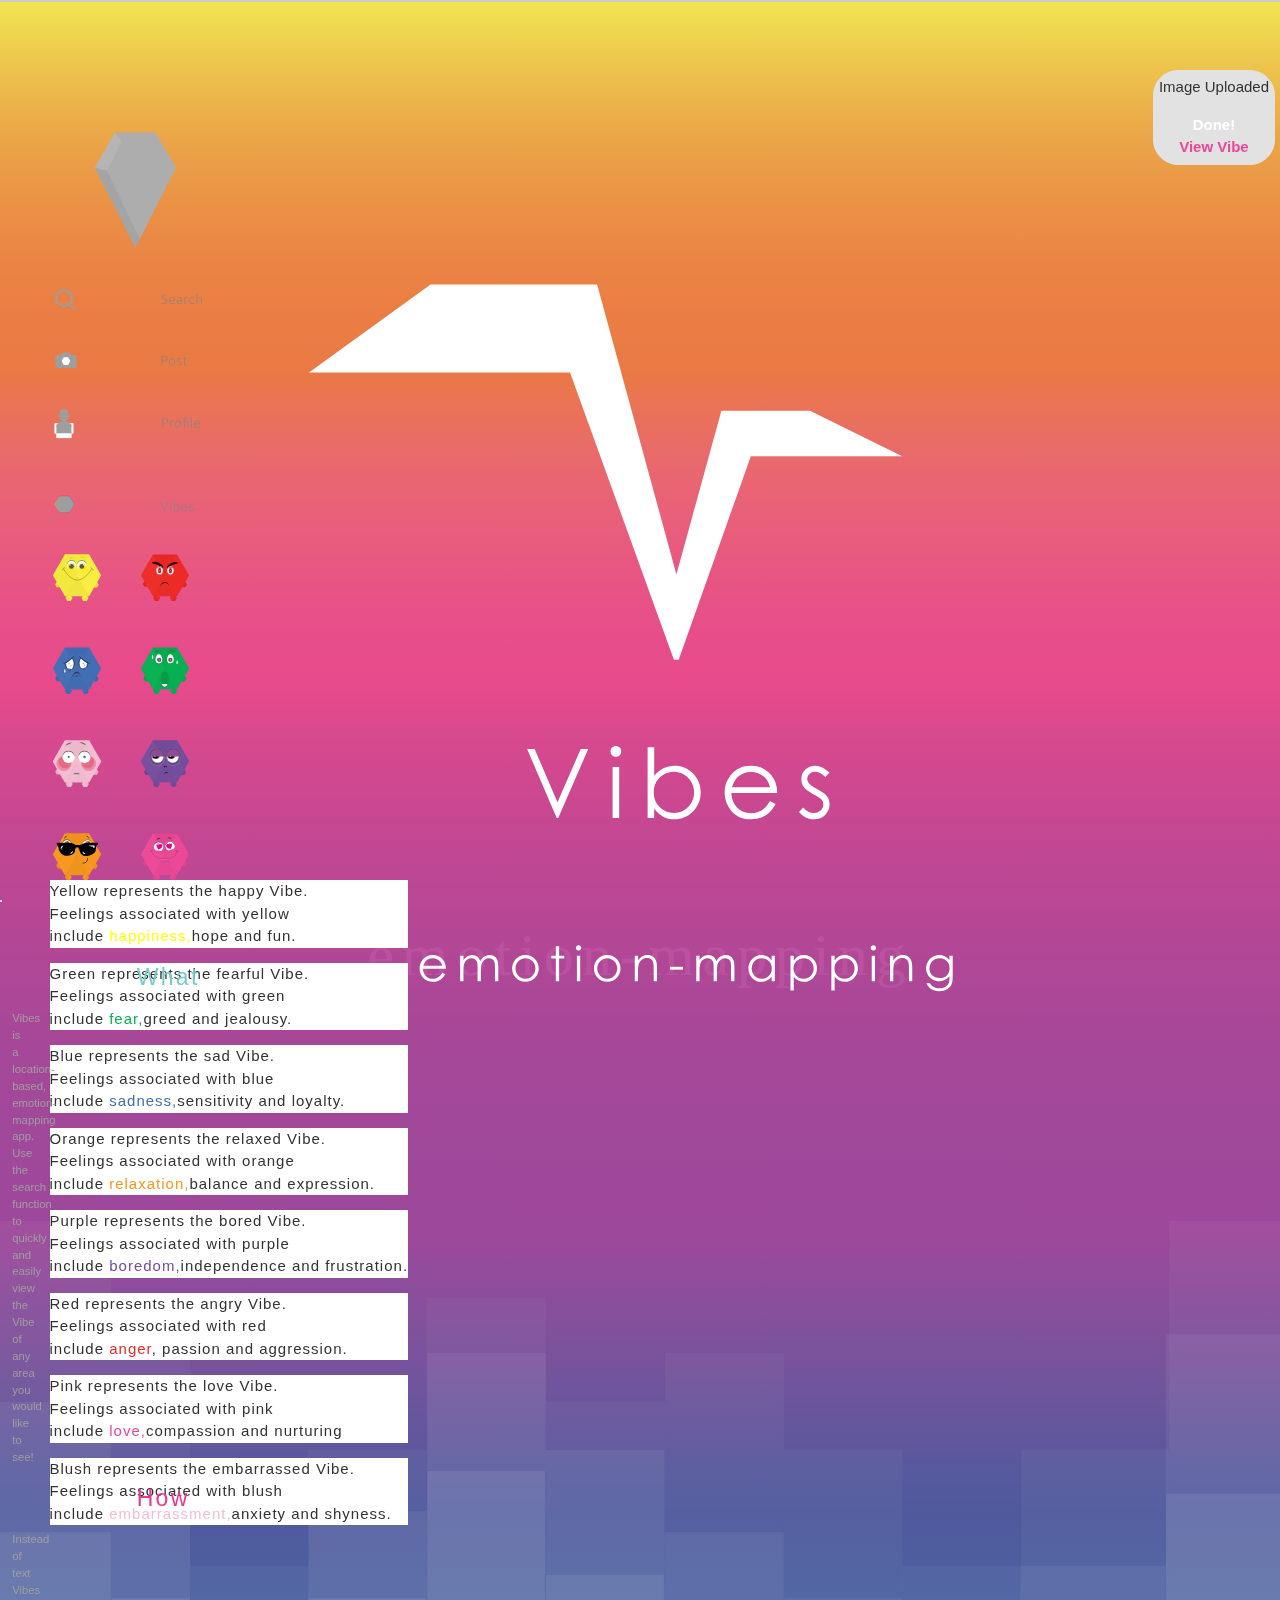
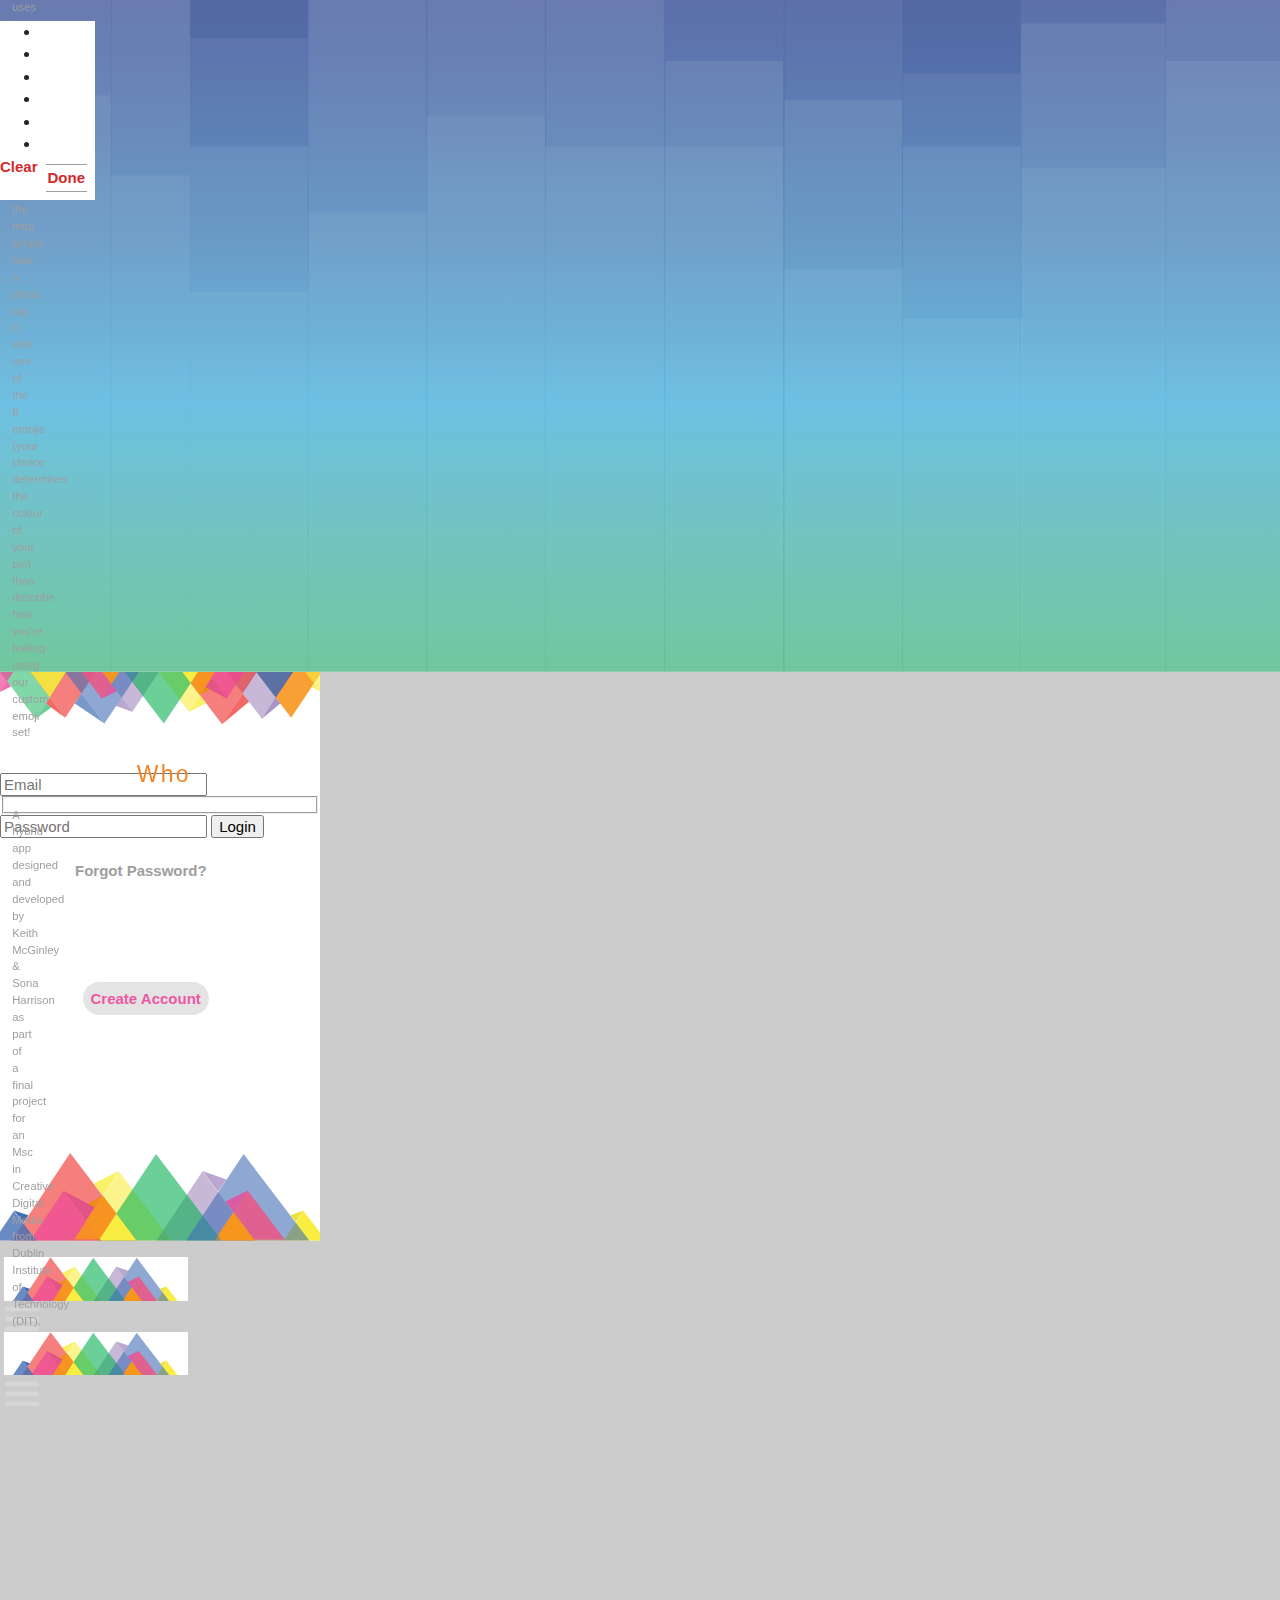
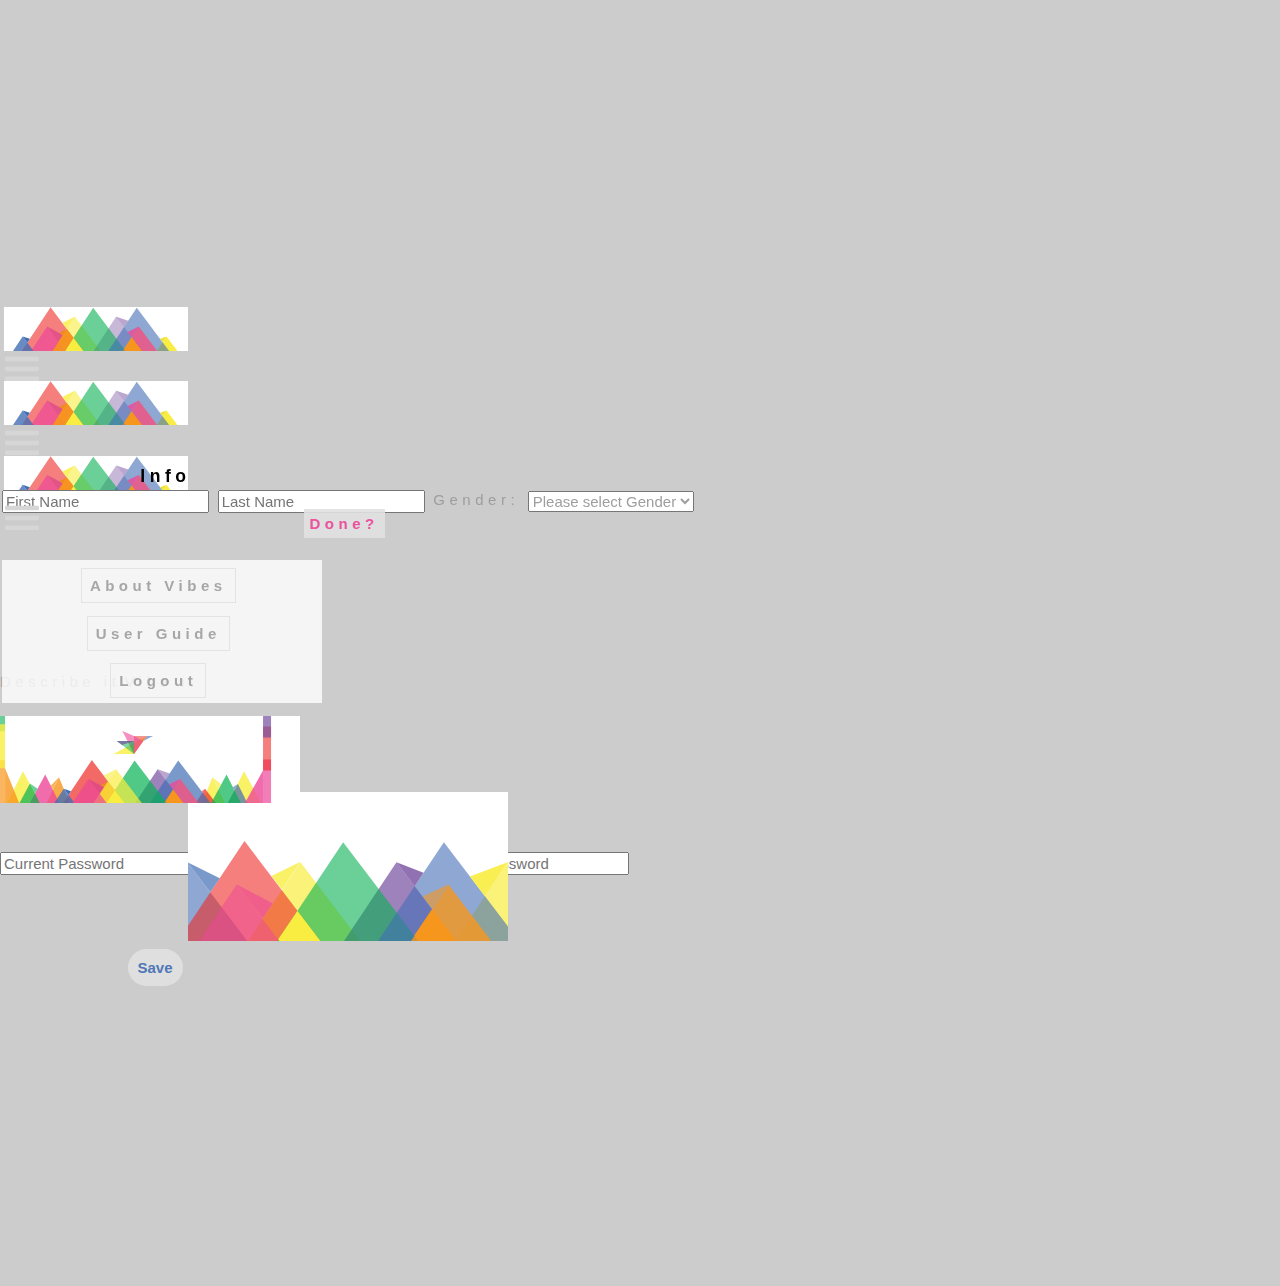
==== commit 9a34d3d9: "Changes Blended: Keypad fixed" ====
--- a/public_html/index.html
+++ b/public_html/index.html
@@ -43,6 +43,8 @@
         <script src="js/jquery.slides.min.js" type="text/javascript"></script>
         <link href="css/slider.css" rel="stylesheet" type="text/css"/>
         <script src="js/jquery.unveil.js" type="text/javascript"></script>
+        <script src="js/iscroll.js" type="text/javascript"></script>
+        <script src="js/jquery.mobile.iscrollview.js" type="text/javascript"></script>
     </head>
     <body>
         <!--    Start of Splash Page   -->
@@ -181,7 +183,7 @@
                 </div>
                 <div id="uploadNotifaction">
                     <p>Image Uploaded</p>
-                    <a href="#" title="" id="viewUpload">View Your Vibe</a>
+                    <a href="#" title="" id="viewUpload"><span  style="color: #fff;">Done!</span> <br>View Vibe</a>
                 </div>
                 <div id="imageUploading"></div>
 
@@ -196,20 +198,8 @@
                 <h1><img src="images/vibes.svg" alt="" id="profileheaderImg"/></h1>
                 <a href="#settingsPage" data-transition="flip" class="settings-button"></a>
             </div>
-            <div id="scrollPost" class="ui-content content-wrap">
-                
-                <div id="skrollr-body">
-                    
-                </div>
-                <div id="addMoreDiv"><p><a href="#" id="addProfilePost" >Load More</a></p></div>
-                <!-- <div id="profilePopup">
-                    <div id="profilePostsWrap"> 
-                        <div id="profilePosts"></div>
-                        <div id="addMoreDiv">
-                            <p><a href="#" id="addProfilePost" >Load More</a></p>
-                        </div>
-                    </div>
-                </div> -->
+            <div class="ui-content content-wrap" >          
+                <div id="skrollr-body" data-iscroll></div>
             </div><!-- /content-wrap -->
         </div><!-- /Page -->
         <!--   End of Profile Page   - -->
@@ -296,23 +286,25 @@
                 <img id="imageHolder" src="" alt=""/>
                 <div id="keyPadDiv" >  
                     <div id='emojiSentDiv' class="emojiRender placeEmojiDiv"></div>
-                    <div data-role="tabs" id="tabs">
+                    <div id="tabs">
                         <div data-role="navbar">
                             <ul>
-                                <li class="mytab"><a href="#tab0" data-ajax="false"><i class="fa fa-smile-o"></i></a></li>
-                                <li class="mytab"><a href="#tab1" data-ajax="false"><i class="fa fa-paw"></i></a></li>
-                                <li class="mytab"><a href="#tab2" data-ajax="false"><i class="fa fa-taxi"></i></a></li>
-                                <li class="mytab"><a href="#tab3" data-ajax="false"><i class="fa fa-beer"></i></a></li>
-                                <li class="mytab"><a href="#tab4" data-ajax="false"><i class="fa fa-futbol-o"></i></a></li>
-                                <li class="mytab"><a href="#tab5" data-ajax="false"><i class="fa fa-star"></i></a></li>
+                                <li class="mytab"><a href="#" data-item="0" data-ajax="false" class="custom-item"><i class="fa fa-smile-o"></i></a></li>
+                                <li class="mytab"><a href="#" data-item="1" data-ajax="false" class="custom-item"><i class="fa fa-paw"></i></a></li>
+                                <li class="mytab"><a href="#" data-item="2" data-ajax="false" class="custom-item"><i class="fa fa-taxi"></i></a></li>
+                                <li class="mytab"><a href="#" data-item="3" data-ajax="false" class="custom-item"><i class="fa fa-beer"></i></a></li>
+                                <li class="mytab"><a href="#" data-item="4" data-ajax="false" class="custom-item"><i class="fa fa-futbol-o"></i></a></li>
+                                <li class="mytab"><a href="#" data-item="5" data-ajax="false" class="custom-item"><i class="fa fa-star"></i></a></li>
                             </ul>
                         </div>
-                        <div id="tab0" class="tabEmoji"></div>
-                        <div id="tab1" class="tabEmoji"></div>
-                        <div id="tab2" class="tabEmoji"></div>
-                        <div id="tab3" class="tabEmoji"></div>
-                        <div id="tab4" class="tabEmoji"></div>
-                        <div id="tab5" class="tabEmoji"></div>
+                        <div id="slideKey">
+                        <div id="tab0" class="tabEmoji slide"></div>
+                        <div id="tab1" class="tabEmoji slide"></div>
+                        <div id="tab2" class="tabEmoji slide"></div>
+                        <div id="tab3" class="tabEmoji slide"></div>
+                        <div id="tab4" class="tabEmoji slide"></div>
+                        <div id="tab5" class="tabEmoji slide"></div>
+                    </div>
                     </div>
                     <div><a href="#" class="clearEmoji">Clear</a><a href="#" class="closeKeyPad">Done</a></div>
                 </div>
@@ -384,7 +376,7 @@
                     <input id="curPass" type="password" name="curPass" placeholder="Current Password" autocomplete="off" class="floatlabel_1"/> 
                     <input id="newPass" type="password" name="newPass" placeholder="New Password" autocomplete="off" class="floatlabel_1"/>
                     <input id="conPass" type="password" name="conPass" placeholder="Confirm Password" autocomplete="off" class="floatlabel_1"/>
-                    <span id="formErrorMsg"></span><br>
+                    <p id="formErrorMsg"></p><br>
                     <br>
                     <br>
 
@@ -398,6 +390,5 @@
         <!--  JavaScript Code required for Menu -->
         <script src="js/classie.js"></script>
         <script src="js/vibePopup.js"></script>
-        <script src="js/skrollr.js" type="text/javascript"></script>
     </body>
 </html>
--- a/public_html/css/vibeMain.css
+++ b/public_html/css/vibeMain.css
@@ -353,15 +353,17 @@
 }
 
 #scrollPost {
-    position: absolute;
+
+}
+
+#skrollr-body {
+/*    position: absolute;
+    top: 0;
     width: 320px;
     min-height: 450px;
-    overflow:scroll;
     height: 501px;
-}
-
-#skrollr-body {
-
+    overflow-y: scroll;
+    -webkit-overflow-scrolling: touch;*/
 }
 
 #profilePopup {
@@ -408,7 +410,7 @@
     position: fixed;
     padding: 40px 0;
     background-color: #fff;
-    top: 0;
+    top: 67px;
     left: 0;
     z-index: 10000;
     width: 100%;
@@ -449,9 +451,8 @@
 }
 
 #addMoreDiv {
-    position: fixed;
-    bottom: -100px;
-    height: 100px;
+    width: 100%;
+    float: left;
     width: 320px;
     background-color: rgba(255,255,255, 0.7);
 }
@@ -967,10 +968,21 @@
 
 #uploadNotifaction {
     position: fixed;
-    top: -100%;
+    top: 70px;
     right: 5px;
-    background-color: rgba(255,255,255,0.7);
-}
+    background-color: #E2E2E2;
+    border: 1px solid #E2E2E2;
+    border-radius: 25px;
+    padding: 5px;
+    text-align: center;
+   
+}
+#viewUpload {
+    
+    color: #ED4798;
+}
+
+
 
 #imageUploading {
     width: 78px;
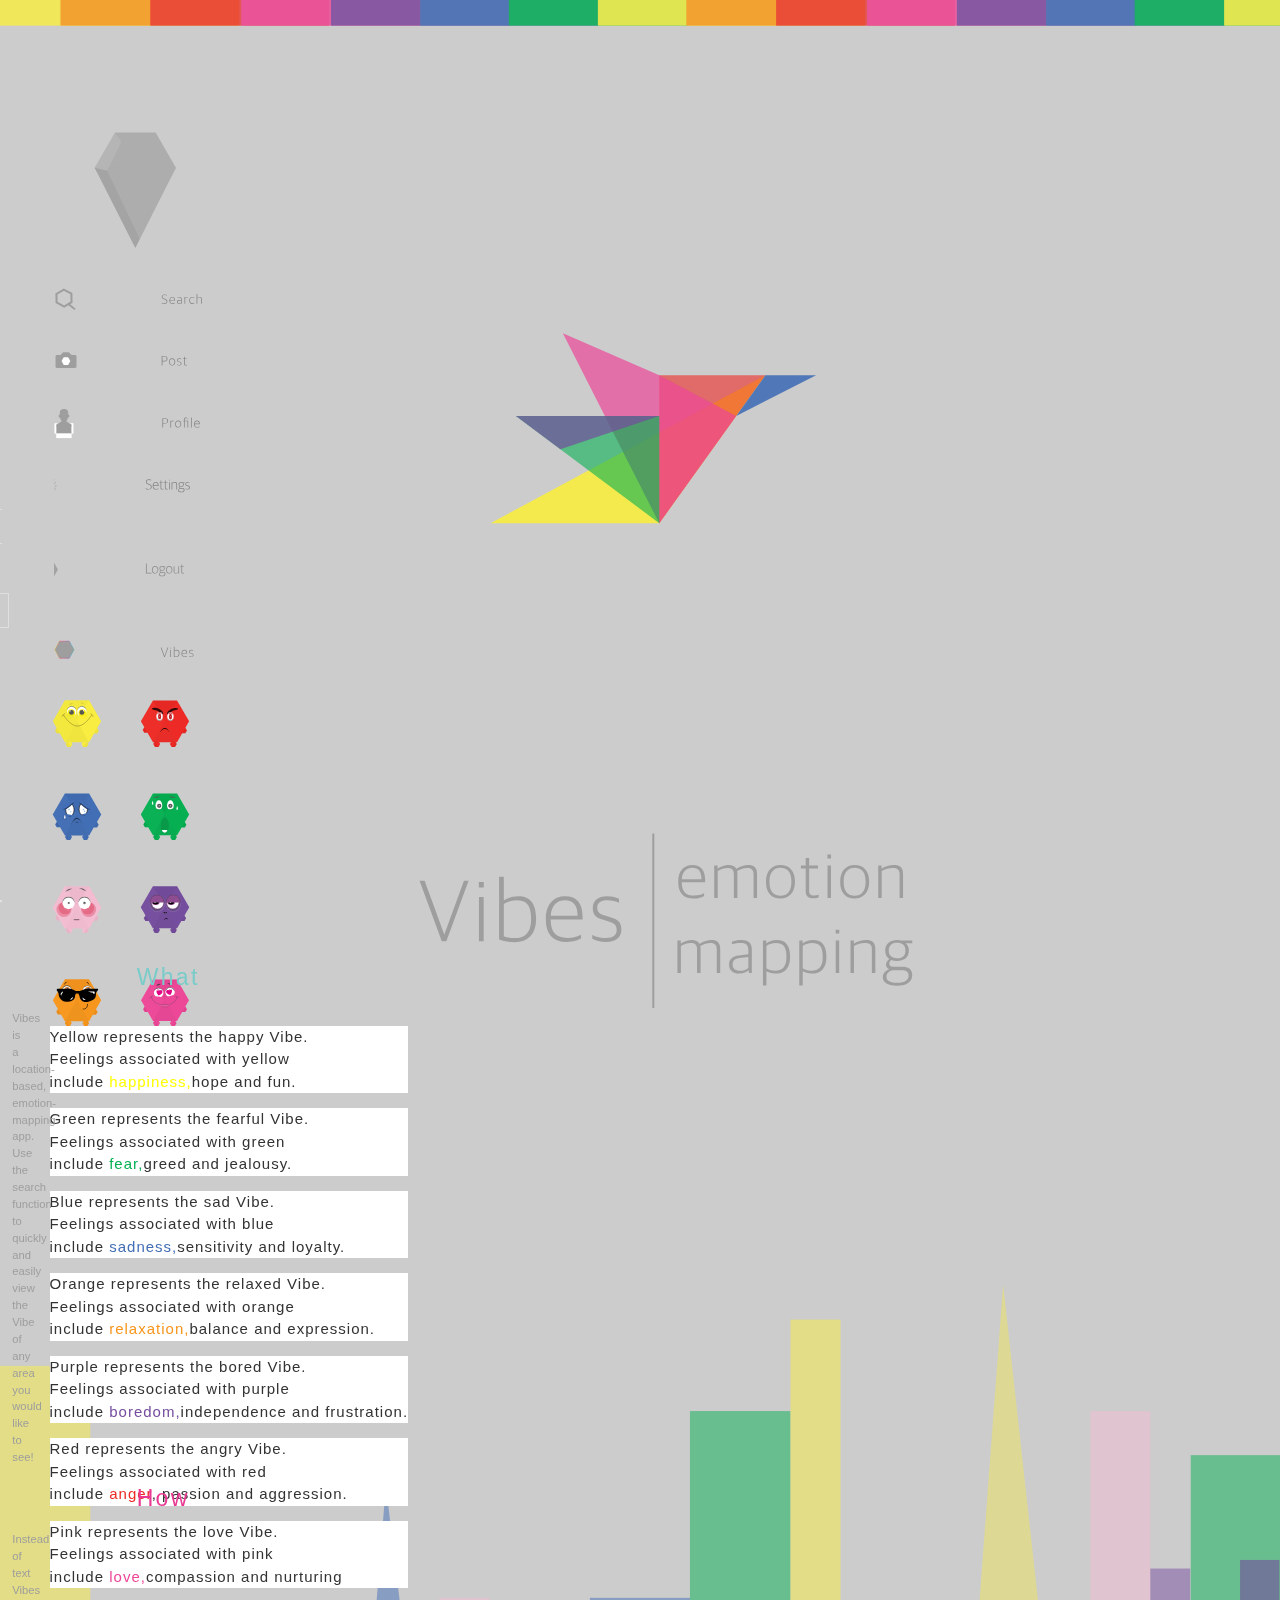
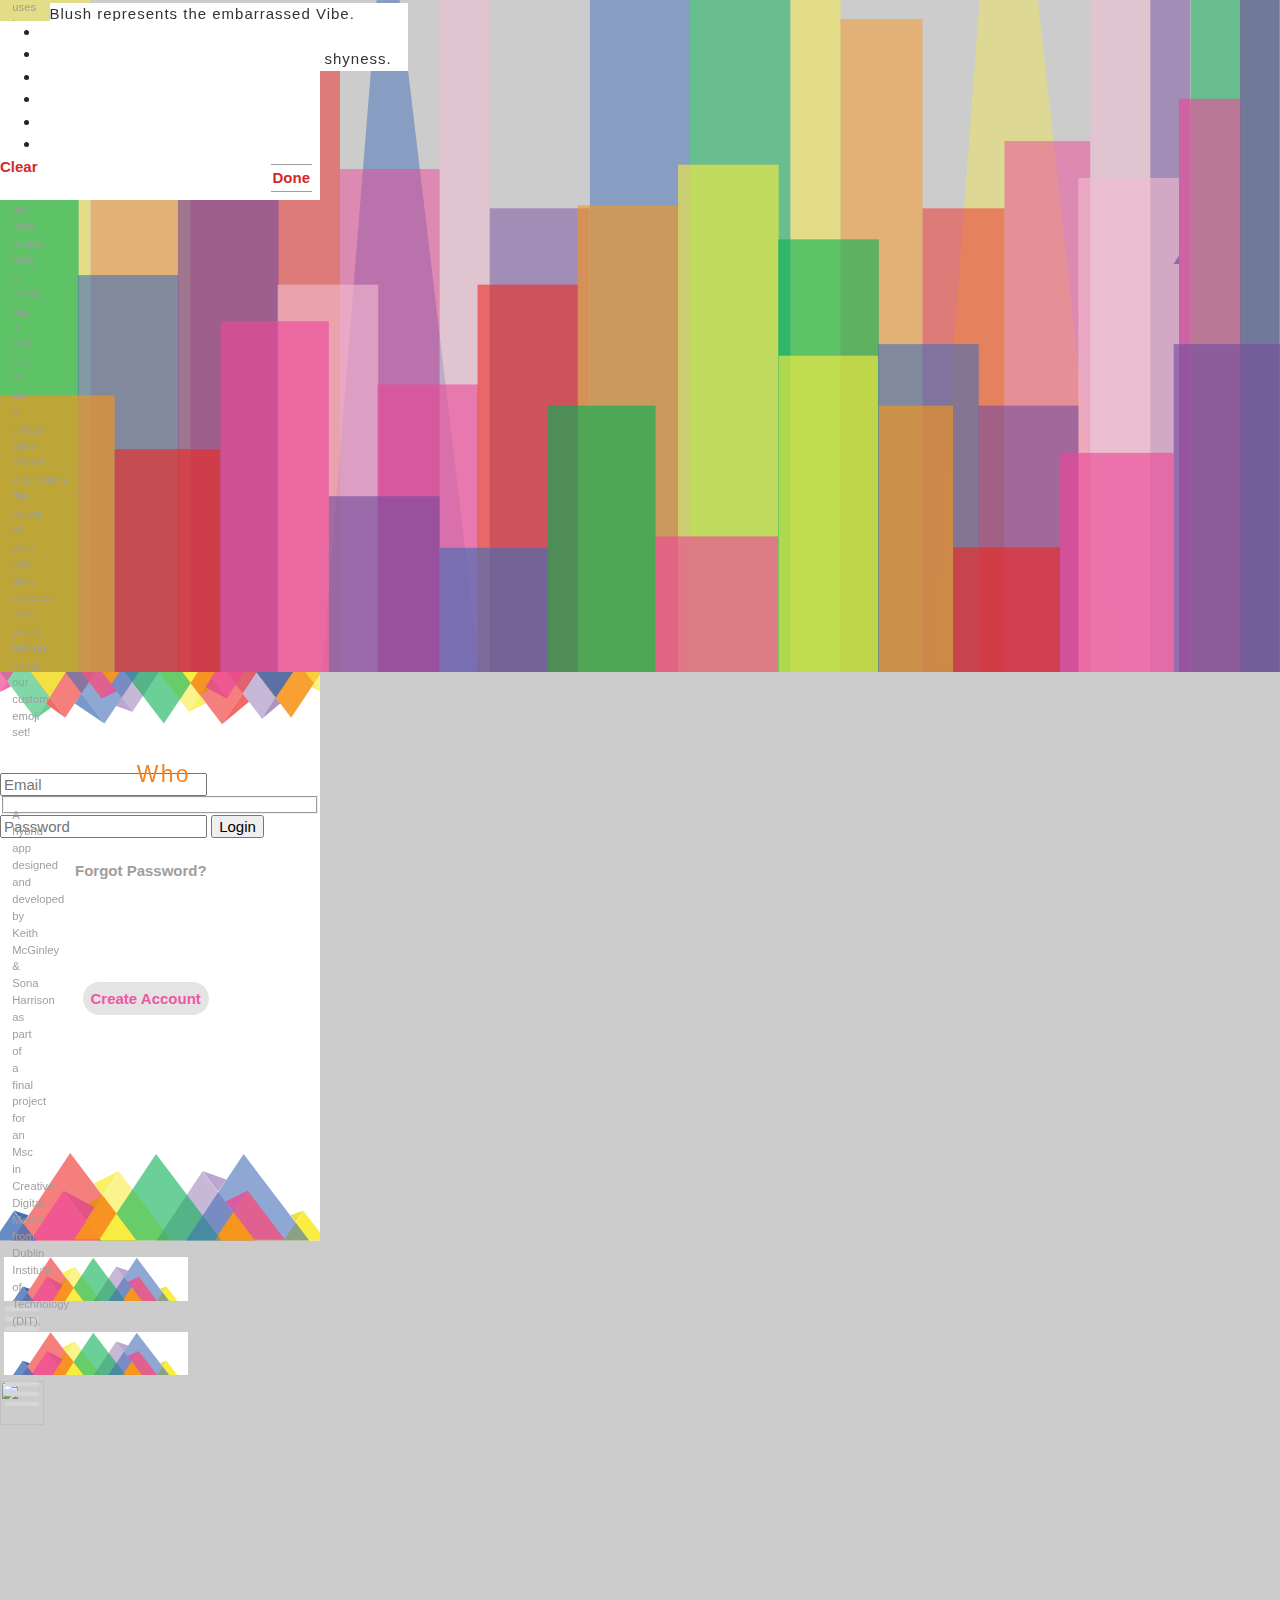
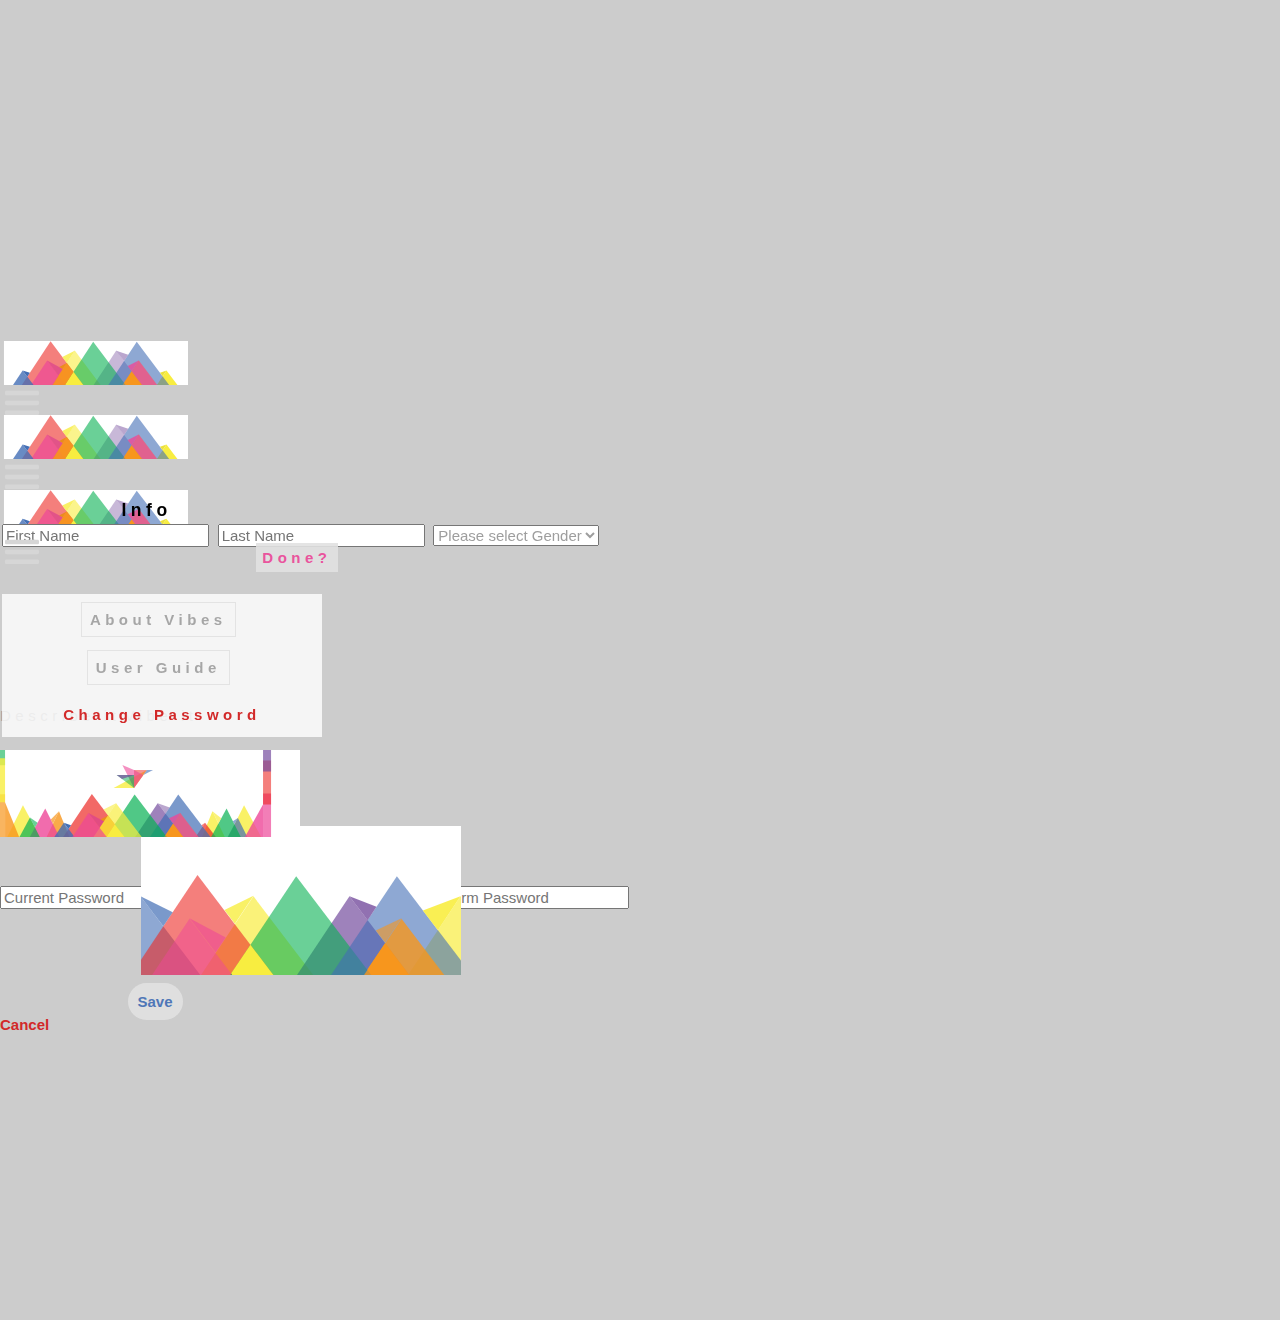
==== commit c1620abf: "Post from Map Button" ====
--- a/public_html/index.html
+++ b/public_html/index.html
@@ -43,8 +43,6 @@
         <script src="js/jquery.slides.min.js" type="text/javascript"></script>
         <link href="css/slider.css" rel="stylesheet" type="text/css"/>
         <script src="js/jquery.unveil.js" type="text/javascript"></script>
-        <script src="js/iscroll.js" type="text/javascript"></script>
-        <script src="js/jquery.mobile.iscrollview.js" type="text/javascript"></script>
     </head>
     <body>
         <!--    Start of Splash Page   -->
@@ -122,6 +120,7 @@
             <div data-role="header" data-position="fixed" data-tap-toggle="false">
                 <a href="#menuPanel" data-rel="panel" class="ui-btn ui-icon-menu menu-button"></a>
                 <h1><img src="images/vibes.svg" alt=""/></h1>
+                <a href="#" class="emoPostBtn" data-role="button"><img src="images/mapPostButton.svg" class="headerBtn" alt="" /></a> 
             </div>
             <div role="main" class="ui-content content-wrap">
                 <!-- MAp Code -->
@@ -182,7 +181,6 @@
                 <div class="popup-wrap">         
                 </div>
                 <div id="uploadNotifaction">
-                    <p>Image Uploaded</p>
                     <a href="#" title="" id="viewUpload"><span  style="color: #fff;">Done!</span> <br>View Vibe</a>
                 </div>
                 <div id="imageUploading"></div>
@@ -198,8 +196,8 @@
                 <h1><img src="images/vibes.svg" alt="" id="profileheaderImg"/></h1>
                 <a href="#settingsPage" data-transition="flip" class="settings-button"></a>
             </div>
-            <div class="ui-content content-wrap" >          
-                <div id="skrollr-body" data-iscroll></div>
+            <div class="ui-content content-wrap" >
+                <div id="profilePageSlider"></div>
             </div><!-- /content-wrap -->
         </div><!-- /Page -->
         <!--   End of Profile Page   - -->
@@ -239,7 +237,7 @@
                             <h3 class="collapseDiv" >Info</h3> 
                             <input type="text" name="First Name" id="firstName" placeholder="First Name" class="floatlabel_1"/>
                             <input type="text" name="Last Name" id="lastName" placeholder="Last Name" class="floatlabel_1"/>
-                            <label for="selectGender">Gender:</label>
+                            <label for="selectGender"></label>
                             <select name="selectGender" id="selectGender">
                                 <option value="0"> Please select Gender</option>
                                 <option value="1">Male</option>
@@ -261,7 +259,7 @@
                                 <a href="#guidePage" id="guideLink" data-transition="none" >User Guide</a>                       
                             </p>
 
-                            <p> <a href="#" id="logoutBtn">Logout</a></p>
+                            <p> <a href="#passPage" data-transition="slide">Change Password</a></p>
                         </div>
                     </div>
 
@@ -298,13 +296,13 @@
                             </ul>
                         </div>
                         <div id="slideKey">
-                        <div id="tab0" class="tabEmoji slide"></div>
-                        <div id="tab1" class="tabEmoji slide"></div>
-                        <div id="tab2" class="tabEmoji slide"></div>
-                        <div id="tab3" class="tabEmoji slide"></div>
-                        <div id="tab4" class="tabEmoji slide"></div>
-                        <div id="tab5" class="tabEmoji slide"></div>
-                    </div>
+                            <div id="tab0" class="tabEmoji slide"></div>
+                            <div id="tab1" class="tabEmoji slide"></div>
+                            <div id="tab2" class="tabEmoji slide"></div>
+                            <div id="tab3" class="tabEmoji slide"></div>
+                            <div id="tab4" class="tabEmoji slide"></div>
+                            <div id="tab5" class="tabEmoji slide"></div>
+                        </div>
                     </div>
                     <div><a href="#" class="clearEmoji">Clear</a><a href="#" class="closeKeyPad">Done</a></div>
                 </div>
@@ -324,7 +322,9 @@
                 <a href="#mapPage" class="mapLink" data-transition="slide"><img src="images/menu/mapBtn.svg" class="panel-btn" alt="" /></a> 
                 <a href="#" data-transition="slide" class="emoFilterBtn"><img src="images/menu/searchBtn.svg" class="panel-btn" alt="" /></a> 
                 <a href="#" data-transition="slide" class="emoPostBtn"><img src="images/menu/postBtn.svg" class="panel-btn" alt="" /></a> 
-                <a href="#profilePage" data-transition="slide"><img src="images/menu/profileBtn_2.svg" class="panel-btn" alt="" /></a> <br>
+                <a href="#profilePage" data-transition="slide"><img src="images/menu/profileBtn_2.svg" class="panel-btn" alt="" /></a>
+                <a href="#settingsPage" data-transition="slide"><img src="images/menu/settingsButton.svg" class="panel-btn" alt="" /></a>
+                <a href="#" id="logoutBtn" data-transition="slide"><img src="images/menu/logOut.svg" class="panel-btn" alt="" /></a><br>
                 <a href="#" data-transition="slide" class="infoMenuButton"><img src="images/menu/pinsIcon.svg" alt="" class="panel-btn" /></a>
                 <div class="infoMenu" >
                     <a href="#myPopup0" data-rel="popup" > <input type="image" src="images/emojiSelect/emoji-1.svg" alt="Submit" width="54" height="48"></a>
@@ -381,7 +381,8 @@
                     <br>
 
 
-                    <a href="#" id="changePass">Save</a>
+                    <a href="#" id="changePass">Save</a><br>
+                    <a href="#" id="cancelPass">Cancel</a>
                 </div>
             </div>
 
--- a/public_html/css/vibeMain.css
+++ b/public_html/css/vibeMain.css
@@ -352,18 +352,9 @@
     margin-left: 2px;
 }
 
-#scrollPost {
-
-}
-
-#skrollr-body {
-/*    position: absolute;
-    top: 0;
+#profileSlides .slidesjs-container {
     width: 320px;
-    min-height: 450px;
-    height: 501px;
-    overflow-y: scroll;
-    -webkit-overflow-scrolling: touch;*/
+    height: 400px;
 }
 
 #profilePopup {
@@ -560,6 +551,12 @@
     content: '';
 }
 
+.headerBtn {
+    width: 44px;
+    height: 44px;
+    margin-top: -10px;
+}
+
 .panel-btn, .infoMenuButtonImg
 {
     height: auto;
@@ -764,6 +761,10 @@
     bottom: -100%;
 }
 
+#slideKey {
+    width: 320px;
+}
+
 .clearLast {
     float: left; 
     border-top: #9e9e9e 1px solid;
@@ -906,16 +907,10 @@
         z-index: 1000;
         width: 320px;
     }
-
-
-
-
-
 }
 
 
 .guideExit {
-
     margin-top: 20px;
     padding: 0;
     width: 44px;
@@ -928,8 +923,6 @@
     background: transparent;
     background-image: url('../images/profile/guideExit.svg');
     background-size: 100%;
-
-
 }
 
 /* -----------------------------------------------------------------------------
@@ -937,17 +930,15 @@
 // ---------------------------------------------------------------------------*/ 
 
 .passPage {
-
-
-
-}
-
+}
+
+#formErrorMsg {
+    color: red;
+}
 
 #passPageDiv {
-
     padding-top: 6em;
     min-height: 480px;
-
     background-image: url("../images/resetPassImg.svg");
     background-repeat: no-repeat;
     background-position: bottom center; 
@@ -957,7 +948,6 @@
 #changePass { 
     padding: 10px;
     margin-left: 8.5em; 
-    /* margin-bottom: 20px; */
     text-decoration: none;
     color: #426EB5;
     font-weight: bolder;
@@ -968,21 +958,17 @@
 
 #uploadNotifaction {
     position: fixed;
-    top: 70px;
+    top: -100%;
     right: 5px;
     background-color: #E2E2E2;
     border: 1px solid #E2E2E2;
     border-radius: 25px;
-    padding: 5px;
-    text-align: center;
-   
-}
-#viewUpload {
-    
-    color: #ED4798;
-}
-
-
+    padding: 5px 10px;
+    text-align: center; 
+}
+#viewUpload {    
+   color: #ED4798;
+}
 
 #imageUploading {
     width: 78px;
--- a/public_html/css/vibePopups.css
+++ b/public_html/css/vibePopups.css
@@ -79,50 +79,47 @@
 
 #btnClose
 {
-    //position: relative;
-    //z-index: 3000;
-   /* width: 94%;
-    height: 44px;        
-    padding-left: 2%;
-    padding-bottom: -25%;
-    background-color: rgba(255,255,255,0.1);
+    margin-top: 20px;
     text-align: right;
-    font-size: 1em;
-    margin-bottom: 0px;
-   color: #fff; */
-   margin-top: 20px;
-    text-align: right;
-    width: 44px;
-    max-width: 15%;
+    width: 310px;
     height: 44px;
     border: none;
-    text-indent: 2.5em;
-    font-size: 1.5em;
-    color: transparent;
+    padding: 5px;
+    //text-indent: 2.5em;
+    font-size: 1.5em;
+    color: #cccccc;
     background: transparent;
-    background-image: url('../images/profile/guideExit.svg');
-    background-size: 100%;
-   
-}
+    background-size: 100%;  
+}
+
+@media screen and (max-height: 485px) {
+   #btnClose {
+       position: relative;
+       top: 100px;
+       z-index: 4000;
+}
+    
+}
+
 
 #imageCon {
     position: absolute;
     top: 0;
     overflow: scroll;
-    
+
 }
 
 .vibesDiv {
     float: left;
     padding-top: 5px;
-    
+
 }
 
 .emoPostPopup
 {
     width: 100%;
-    
-   
+
+
 }
 
 .timeInfo, .btnLove, .btnShare {
@@ -174,7 +171,7 @@
     position: fixed;
     z-index: 1050;
     //background: #ebedf4;
-    background-image: url("../images/popupBack.svg");
+    background-image: url("../images/popupBg.svg");
     -webkit-transition: width 0.3s, height 0.3s;
     transition: width 0.3s, height 0.3s;
     width: 0;
@@ -242,7 +239,7 @@
 }
 
 #guideLink {
-    
+
     padding: 8px;
     margin-left: -.5em;
     text-decoration: none;
@@ -251,7 +248,7 @@
     opacity: .9;
     border: #E2E2E2 1px solid;
 
-   
+
 }
 
 
@@ -318,7 +315,7 @@
 
 .show-popup .popup-wrap {
     width: 320px;
-    height: 500px;
+    height: 501px;
     border: 1px;
     -webkit-animation: anim-jelly 0.8s linear forwards;
     animation: anim-jelly 0.8s linear forwards;  
@@ -343,14 +340,14 @@
     width: 100%;
     height: 490px;
     /* -webkit-animation: anim-jelly 0.8s linear forwards; */
-   /* animation: anim-jelly 0.8s linear forwards; */
+    /* animation: anim-jelly 0.8s linear forwards; */
 }
 
 .show-about .about {
     height: 100%;
     opacity: 1;
-   /* -webkit-transition: opacity 0.3s 0.3s; */
-   /* transition: opacity 0.1s 0.1s; */
+    /* -webkit-transition: opacity 0.3s 0.3s; */
+    /* transition: opacity 0.1s 0.1s; */
 }
 
 /* Generated with Bounce.js. Edit at http://goo.gl/PJ93gs */
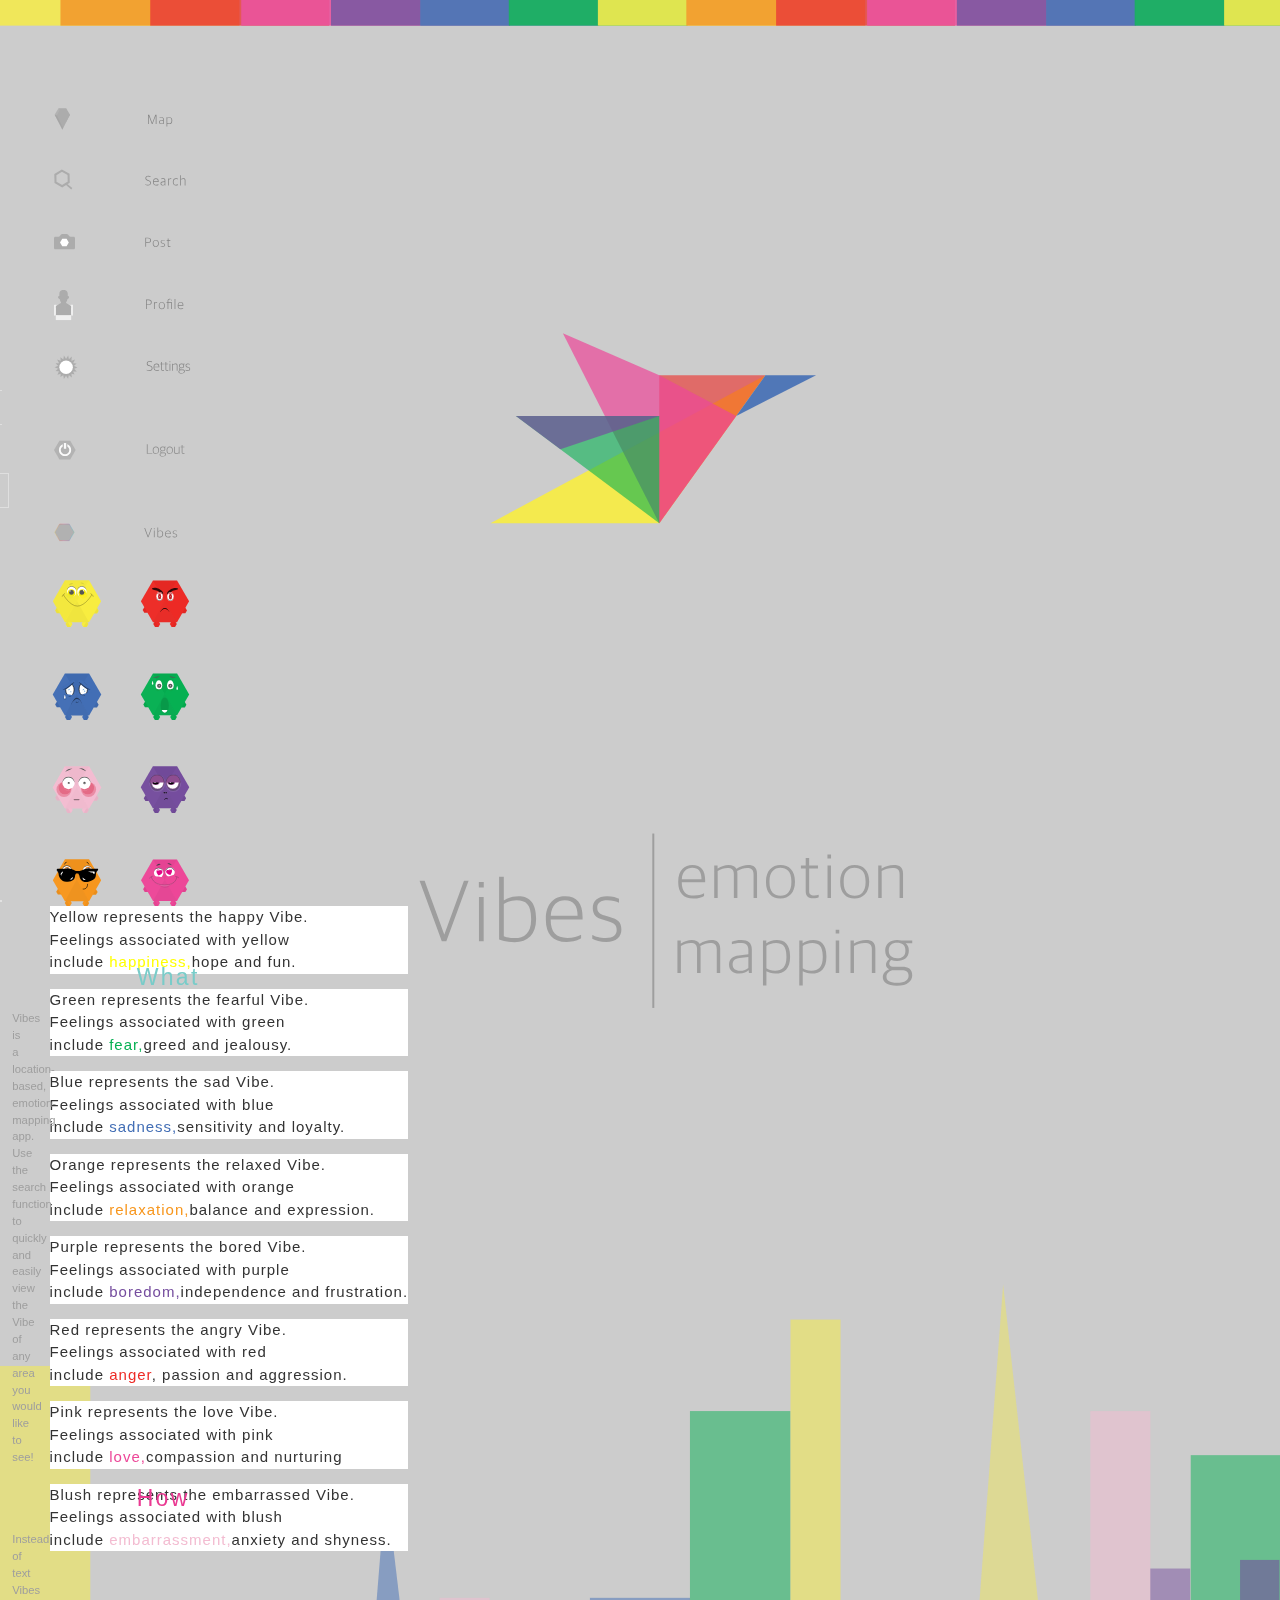
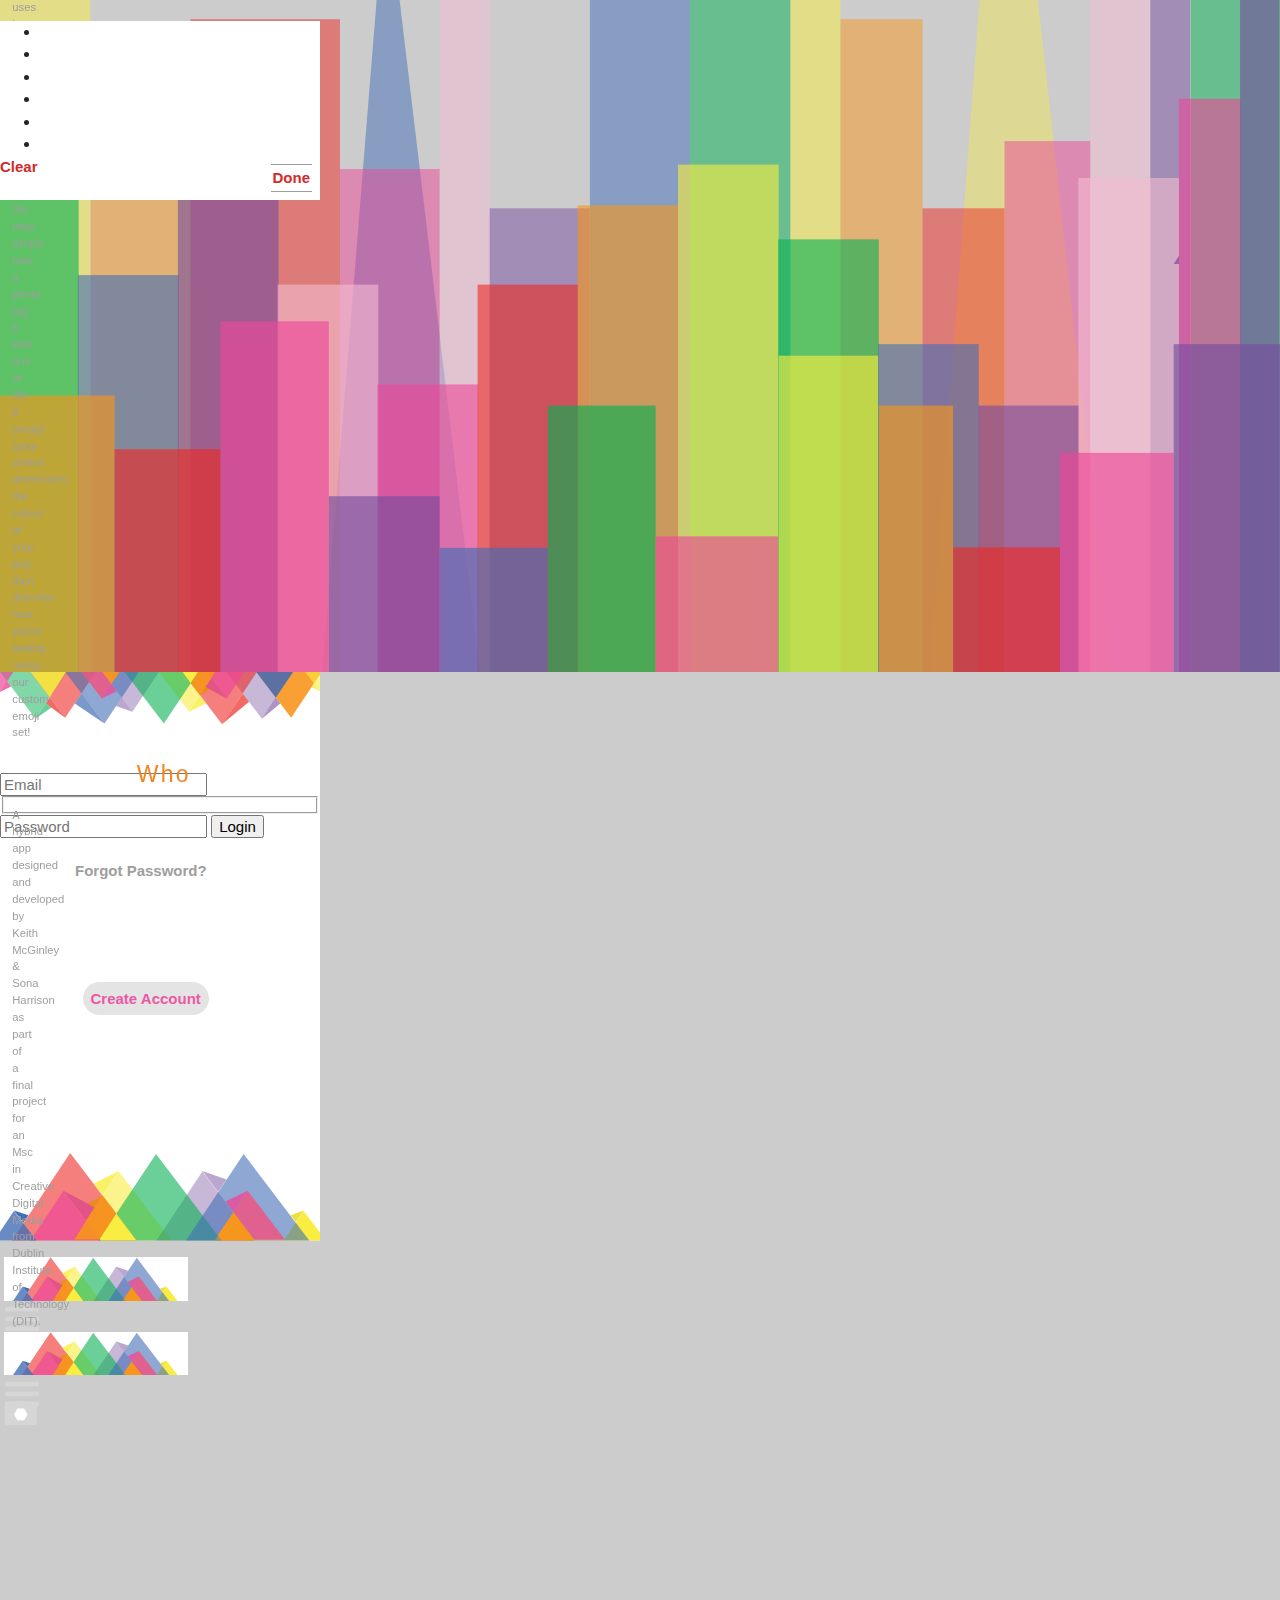
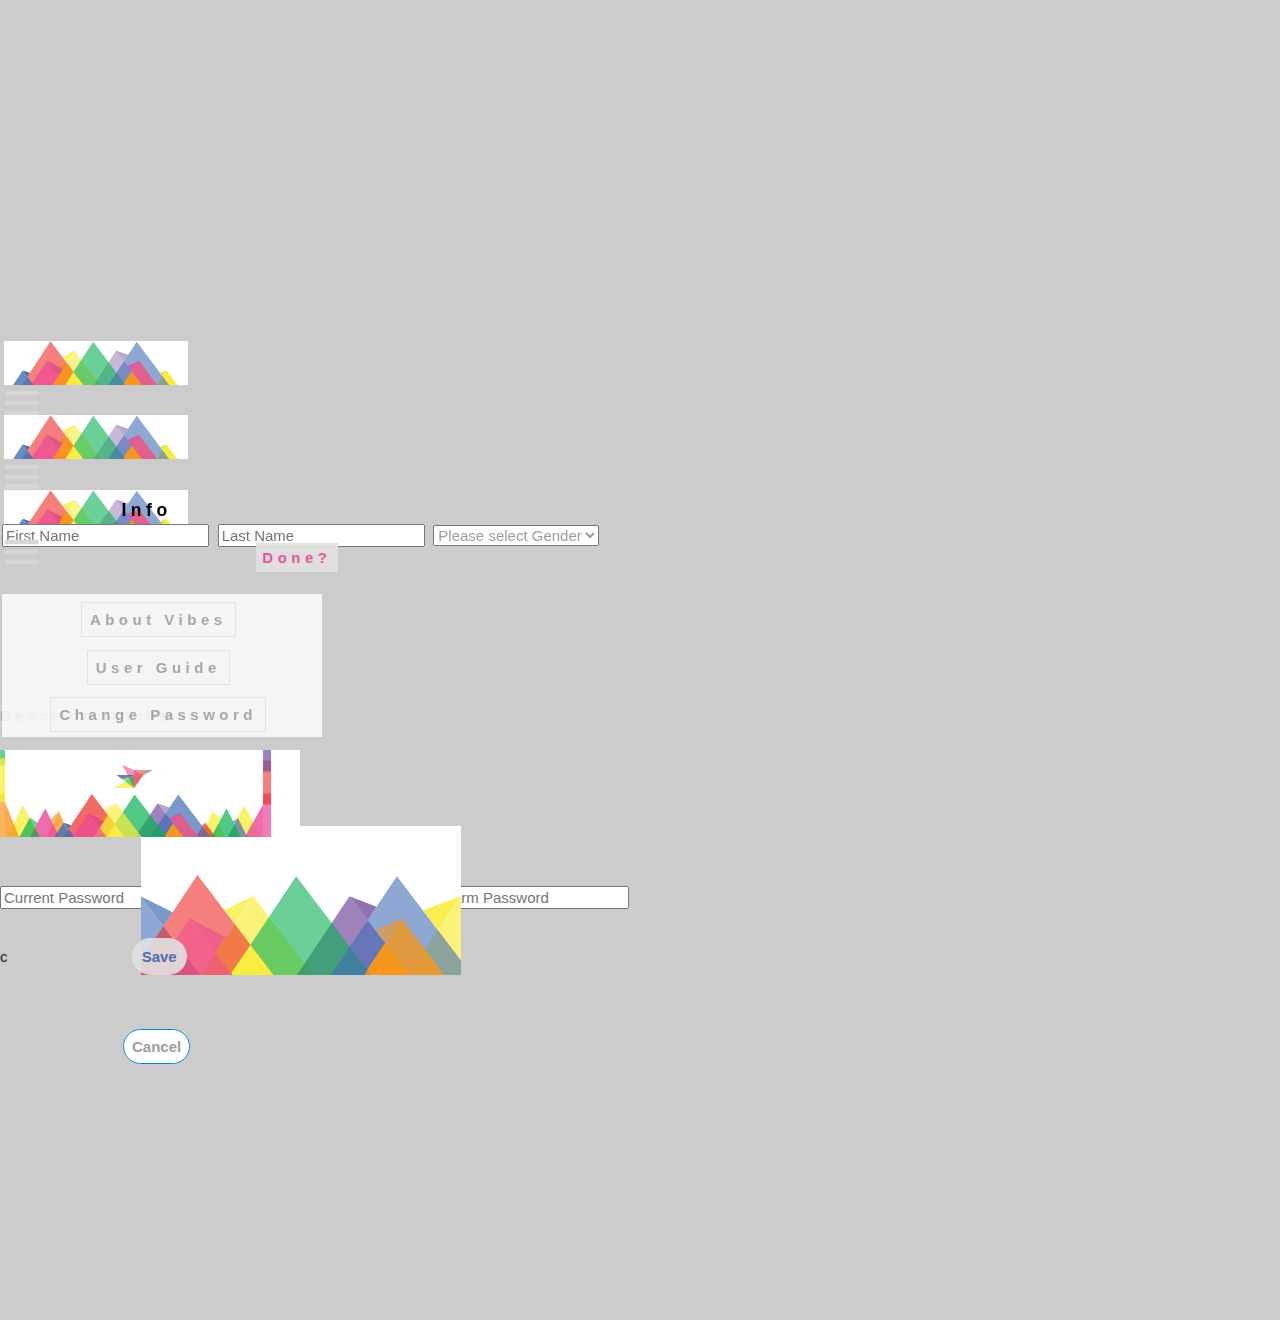
==== commit ba22dffe: "CSS" ====
--- a/public_html/index.html
+++ b/public_html/index.html
@@ -194,7 +194,7 @@
             <div data-role="header" data-position="fixed" data-tap-toggle="false">
                 <a href="#menuPanel" data-rel="panel" class="ui-btn ui-icon-menu menu-button"></a>
                 <h1><img src="images/vibes.svg" alt="" id="profileheaderImg"/></h1>
-                <a href="#settingsPage" data-transition="flip" class="settings-button"></a>
+               <!-- <a href="#settingsPage" data-transition="flip" class="settings-button"></a> -->
             </div>
             <div class="ui-content content-wrap" >
                 <div id="profilePageSlider"></div>
@@ -207,7 +207,7 @@
             <div data-role="header" data-position="fixed" data-tap-toggle="false">
                 <a href="#menuPanel" data-rel="panel" class="ui-btn ui-icon-menu menu-button"></a>
                 <h1><img src="images/vibes.svg" alt=""/></h1>
-                <a href="#profilePage" data-transition="flip" class="profile-button"></a>  
+               <!-- <a href="#profilePage" data-transition="flip" class="profile-button"></a>  -->
             </div>
             <div role="main" class="ui-content content-wrap">
                 <!-- ABout Popup-->
@@ -259,7 +259,7 @@
                                 <a href="#guidePage" id="guideLink" data-transition="none" >User Guide</a>                       
                             </p>
 
-                            <p> <a href="#passPage" data-transition="slide">Change Password</a></p>
+                            <p> <a href="#passPage" id="passChange" data-transition="slide">Change Password</a></p>
                         </div>
                     </div>
 
@@ -377,11 +377,11 @@
                     <input id="newPass" type="password" name="newPass" placeholder="New Password" autocomplete="off" class="floatlabel_1"/>
                     <input id="conPass" type="password" name="conPass" placeholder="Confirm Password" autocomplete="off" class="floatlabel_1"/>
                     <p id="formErrorMsg"></p><br>
-                    <br>
-                    <br>
-
-
-                    <a href="#" id="changePass">Save</a><br>
+                    c
+                   
+
+
+                    <a href="#" id="changePass">Save</a><br> <br> <br> <br> 
                     <a href="#" id="cancelPass">Cancel</a>
                 </div>
             </div>
--- a/public_html/css/vibeMain.css
+++ b/public_html/css/vibeMain.css
@@ -947,7 +947,7 @@
 
 #changePass { 
     padding: 10px;
-    margin-left: 8.5em; 
+    margin-left: 8em; 
     text-decoration: none;
     color: #426EB5;
     font-weight: bolder;
--- a/public_html/css/vibePopups.css
+++ b/public_html/css/vibePopups.css
@@ -249,6 +249,31 @@
     border: #E2E2E2 1px solid;
 
 
+}
+
+#passChange {
+    padding: 8px;
+    margin-left: -.5em;
+    text-decoration: none;
+    color: #9e9e9e;
+    font-weight: bolder;
+    opacity: .9;
+    border: #E2E2E2 1px solid;
+
+    
+    
+}
+
+#cancelPass {
+    
+    text-align: center;
+    margin-left: 8.2em;
+    color: #9e9e9e;
+    border-radius: 25px;
+    background-color: #fff;
+    border: 1px solid;
+    border-color: #0088cc;
+    padding: 8px;
 }
 
 
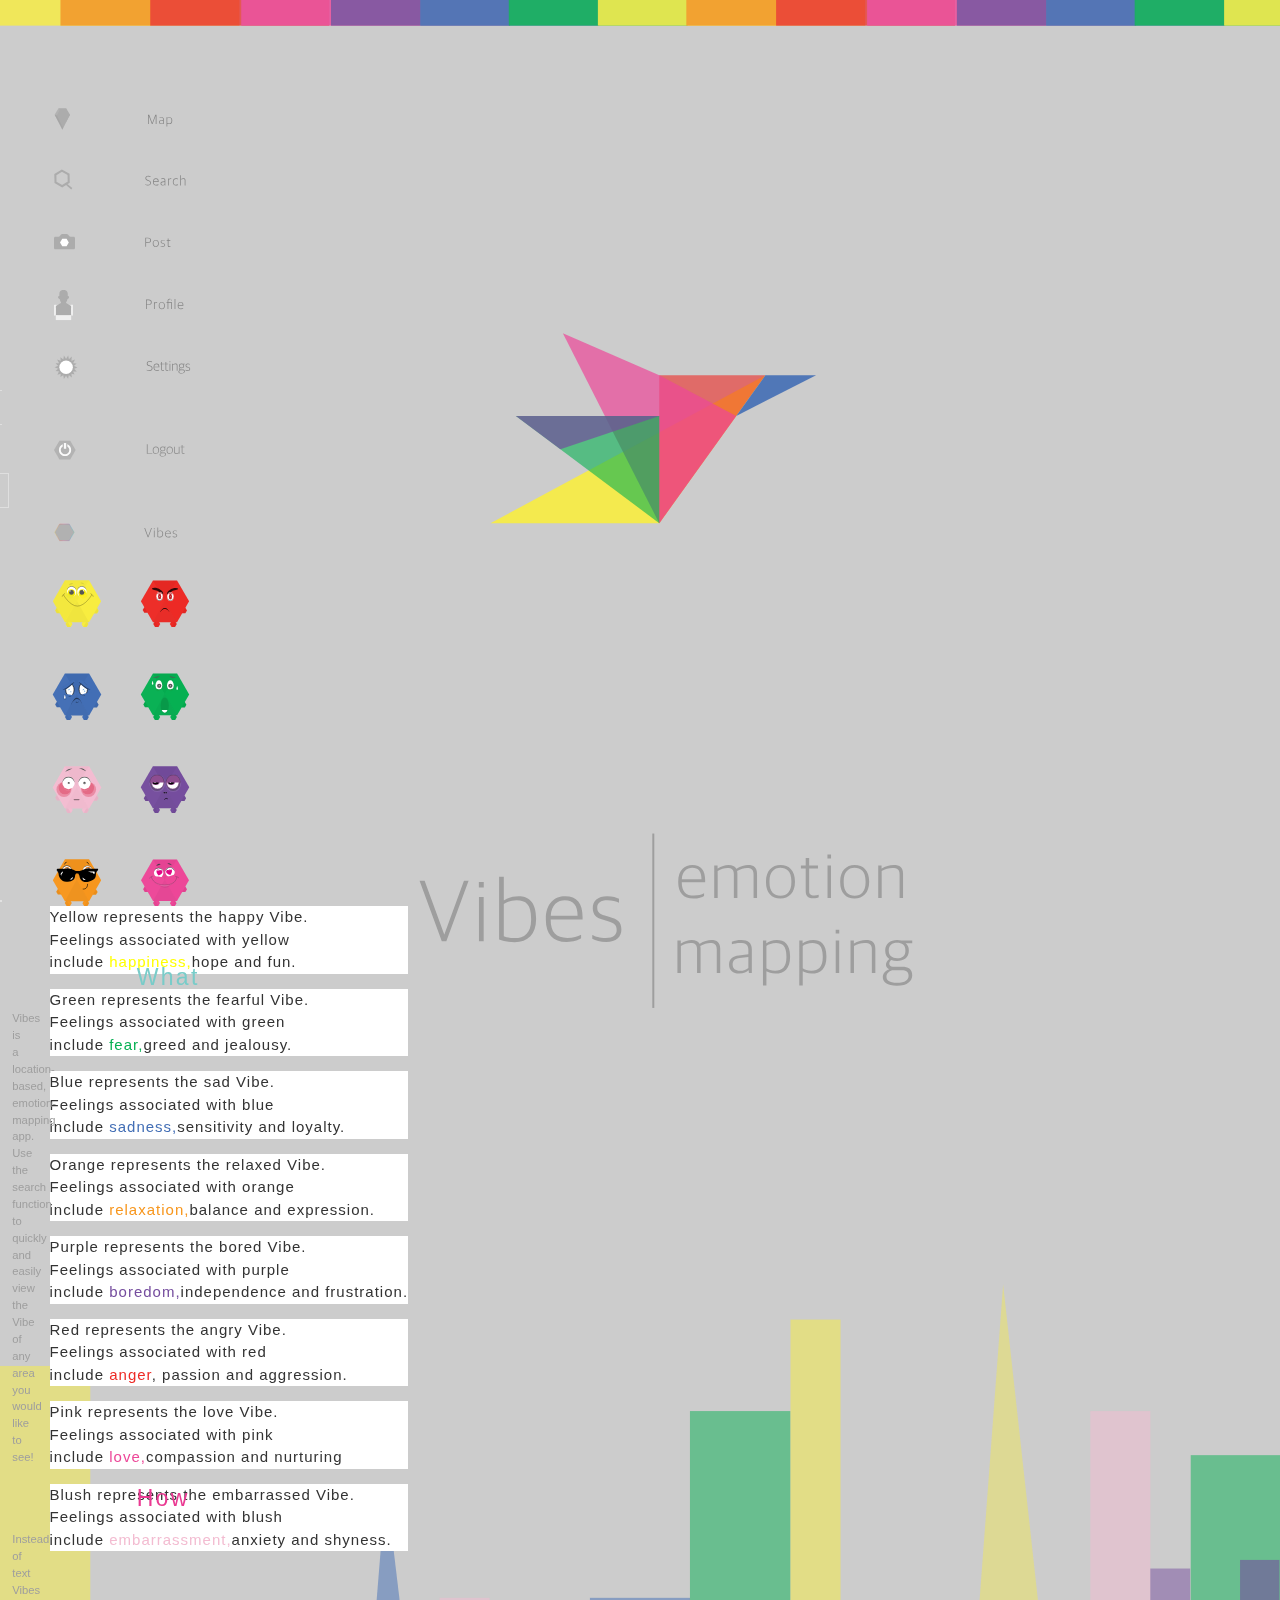
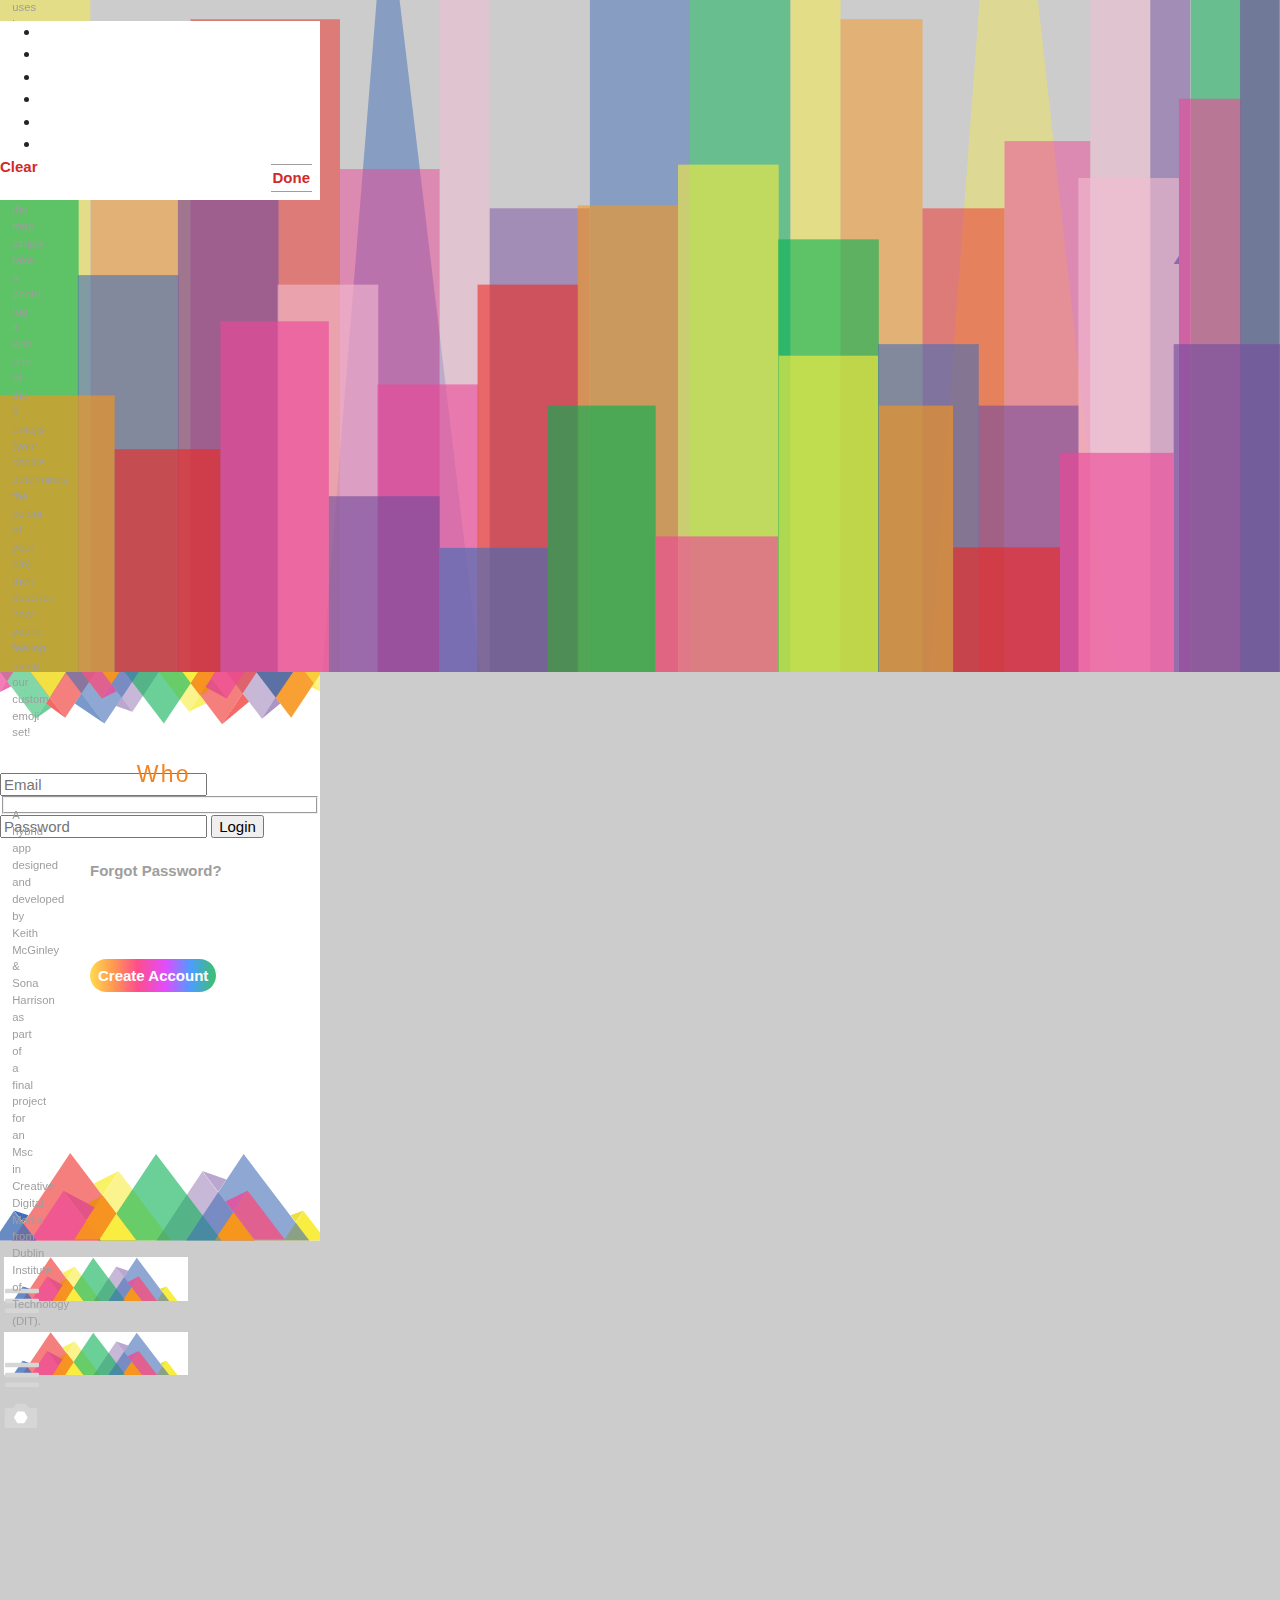
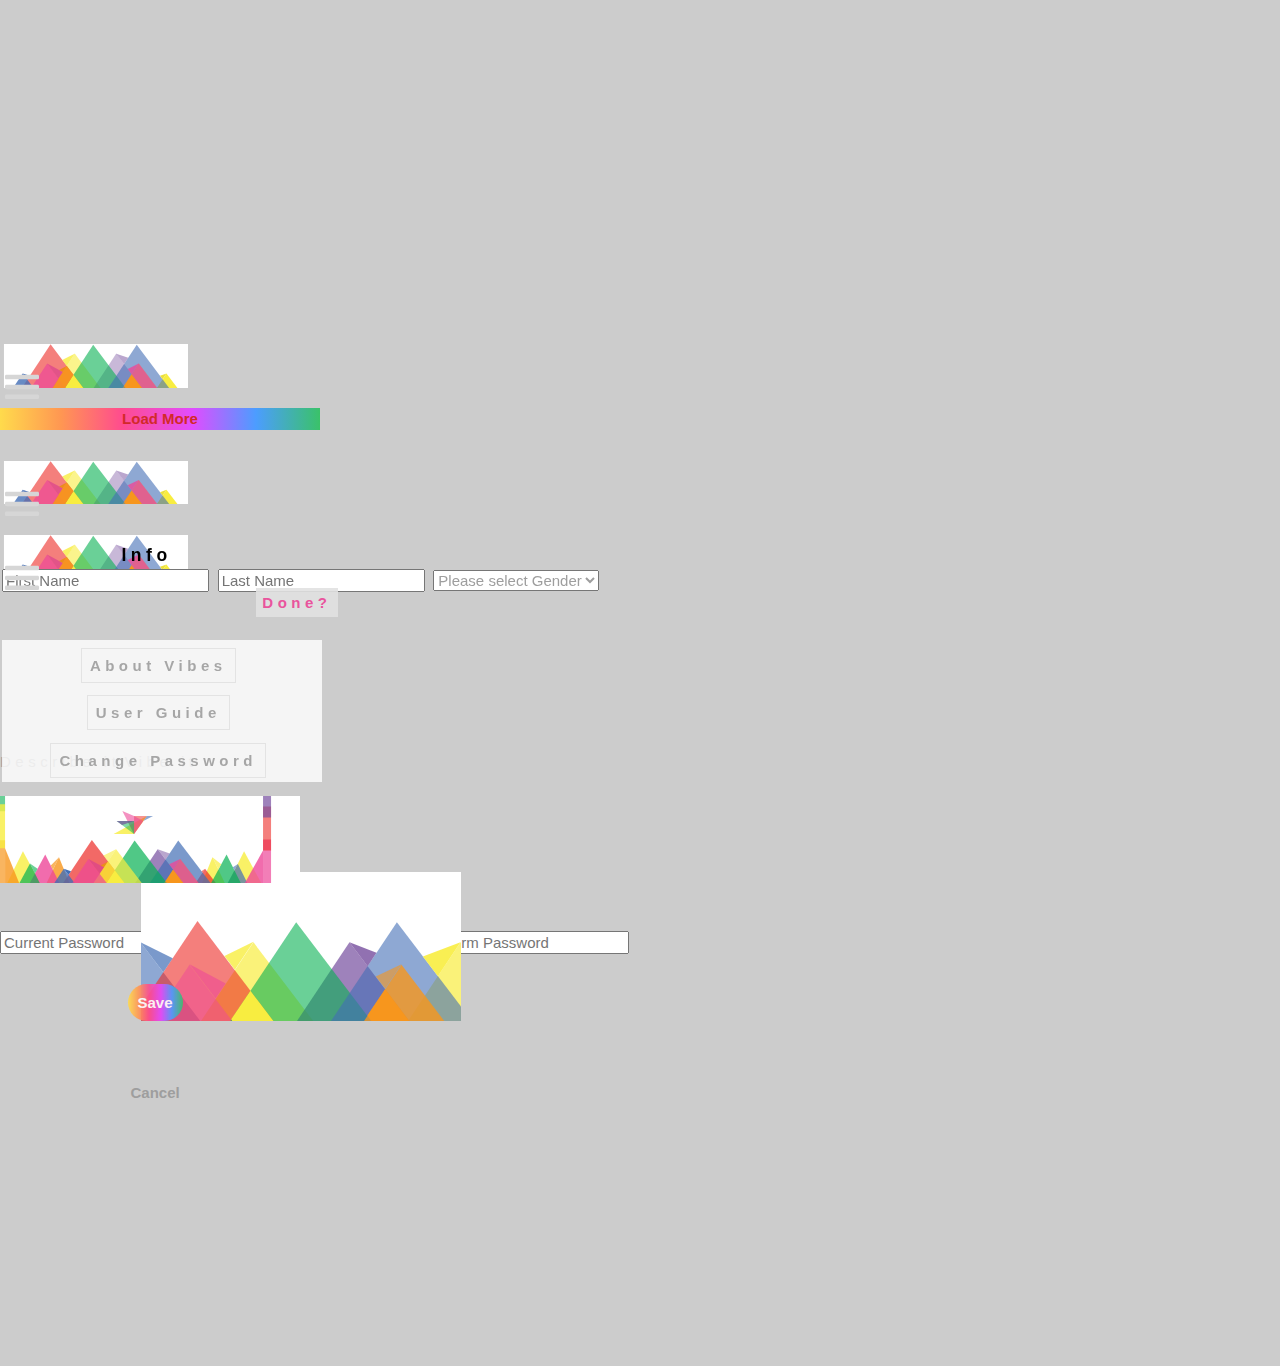
==== commit c14ae0ea: "CSS" ====
--- a/public_html/index.html
+++ b/public_html/index.html
@@ -72,7 +72,7 @@
                     <br>
                     <br>
                     <br>
-                    <br>
+                   
                     <a href="#" id="signUp">Create Account </a>
                 </div>
             </div>            
@@ -198,6 +198,7 @@
             </div>
             <div class="ui-content content-wrap" >
                 <div id="profilePageSlider"></div>
+                <div id="addMoreDiv"><p><a href="#" id="addProfilePost" >Load More</a></p></div>
             </div><!-- /content-wrap -->
         </div><!-- /Page -->
         <!--   End of Profile Page   - -->
@@ -319,7 +320,7 @@
                 <!-- <img src="images/vibesBorder.svg" alt="vibe" class="menuBorder"> -->
             </nav>
             <div id="panelBtns" class="menu-top-buttons">
-                <a href="#mapPage" class="mapLink" data-transition="slide"><img src="images/menu/mapBtn.svg" class="panel-btn" alt="" /></a> 
+                <a href="#" class="mapLink" data-transition="slide"><img src="images/menu/mapBtn.svg" class="panel-btn" alt="" /></a> 
                 <a href="#" data-transition="slide" class="emoFilterBtn"><img src="images/menu/searchBtn.svg" class="panel-btn" alt="" /></a> 
                 <a href="#" data-transition="slide" class="emoPostBtn"><img src="images/menu/postBtn.svg" class="panel-btn" alt="" /></a> 
                 <a href="#profilePage" data-transition="slide"><img src="images/menu/profileBtn_2.svg" class="panel-btn" alt="" /></a>
@@ -377,7 +378,7 @@
                     <input id="newPass" type="password" name="newPass" placeholder="New Password" autocomplete="off" class="floatlabel_1"/>
                     <input id="conPass" type="password" name="conPass" placeholder="Confirm Password" autocomplete="off" class="floatlabel_1"/>
                     <p id="formErrorMsg"></p><br>
-                    c
+                    
                    
 
 
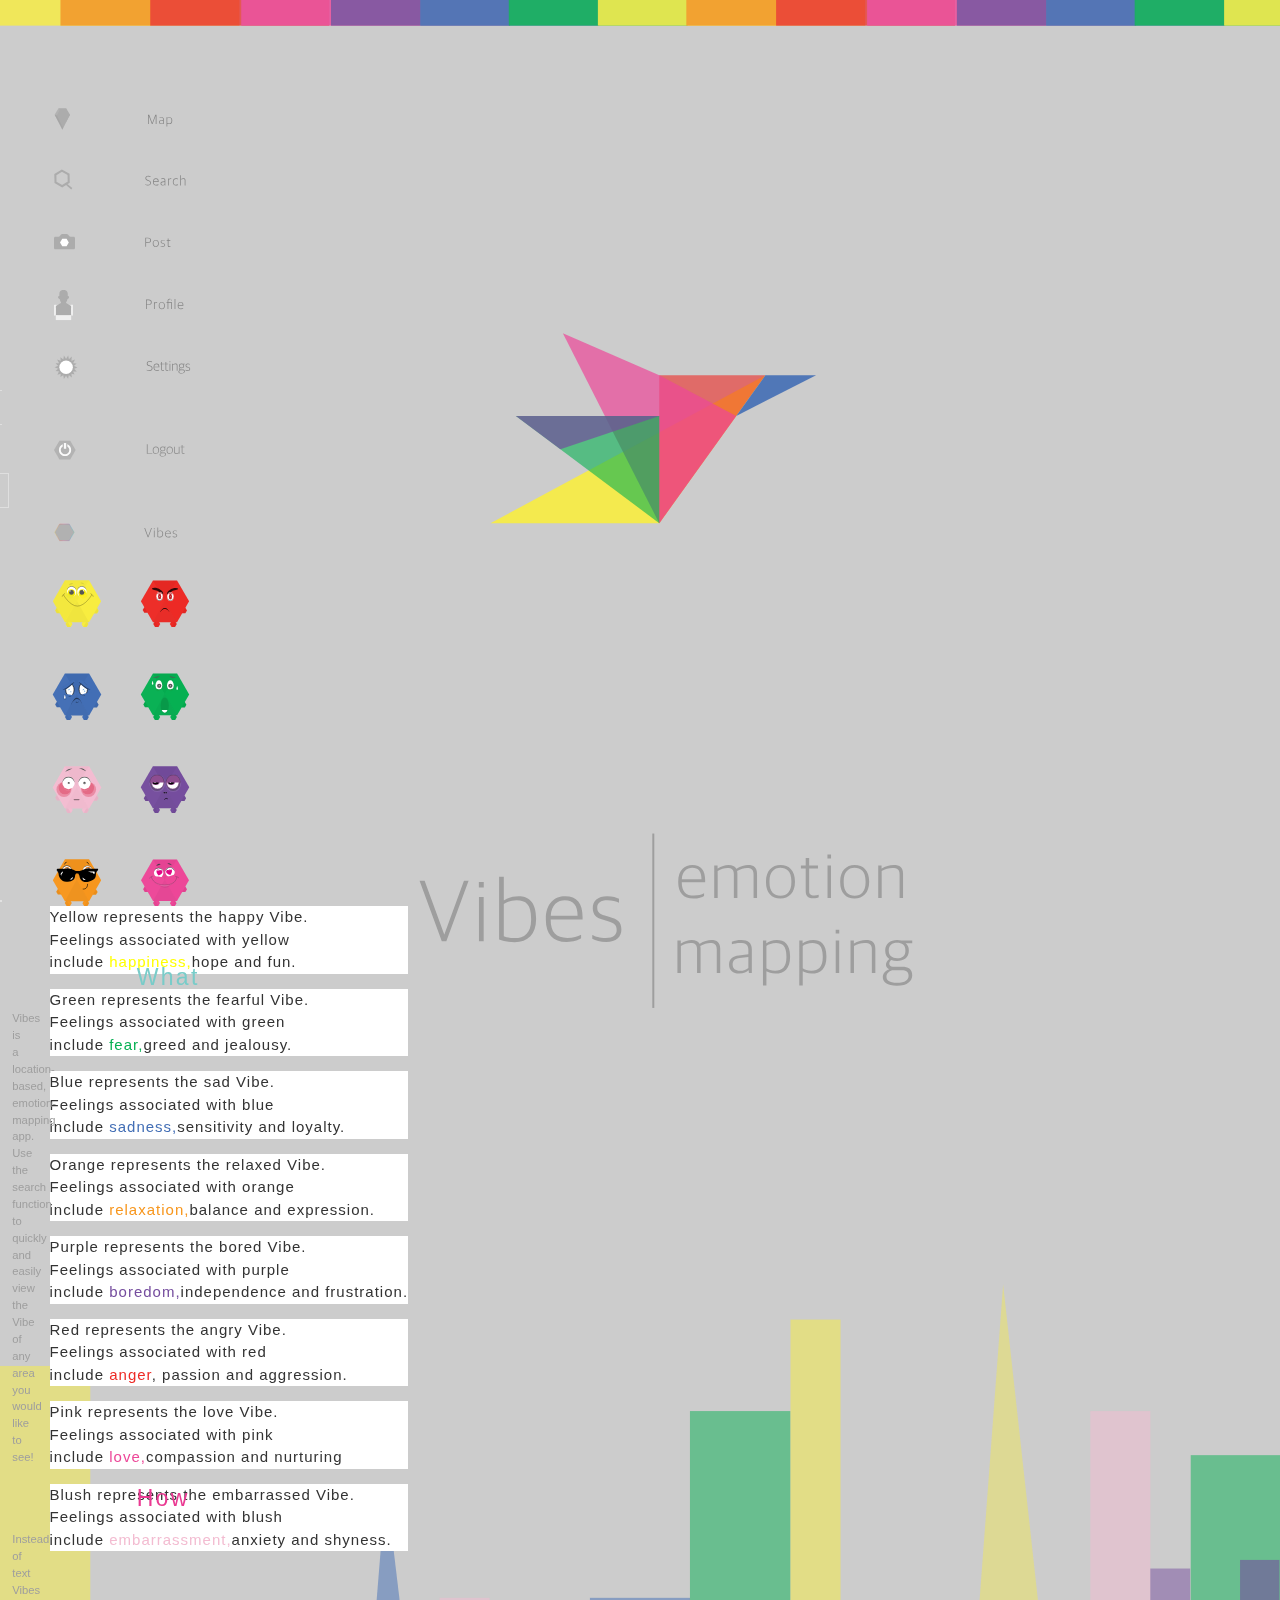
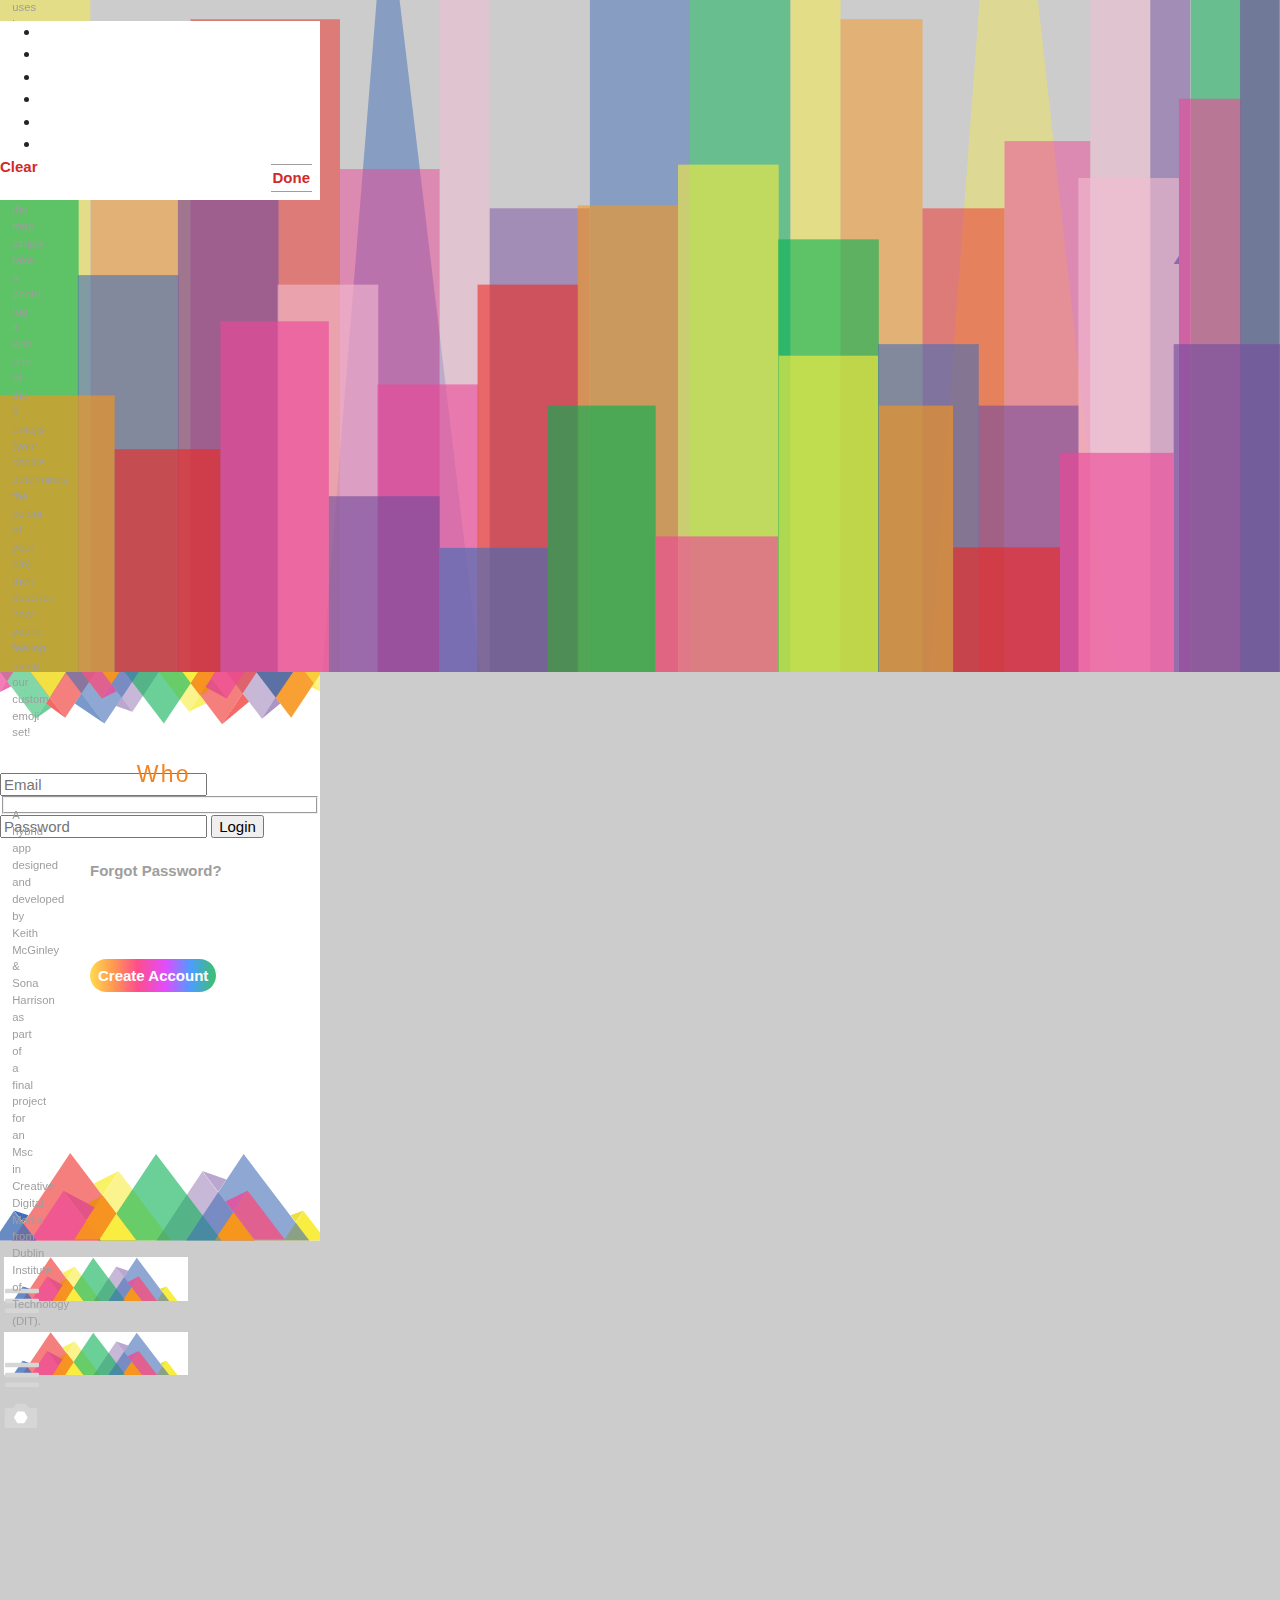
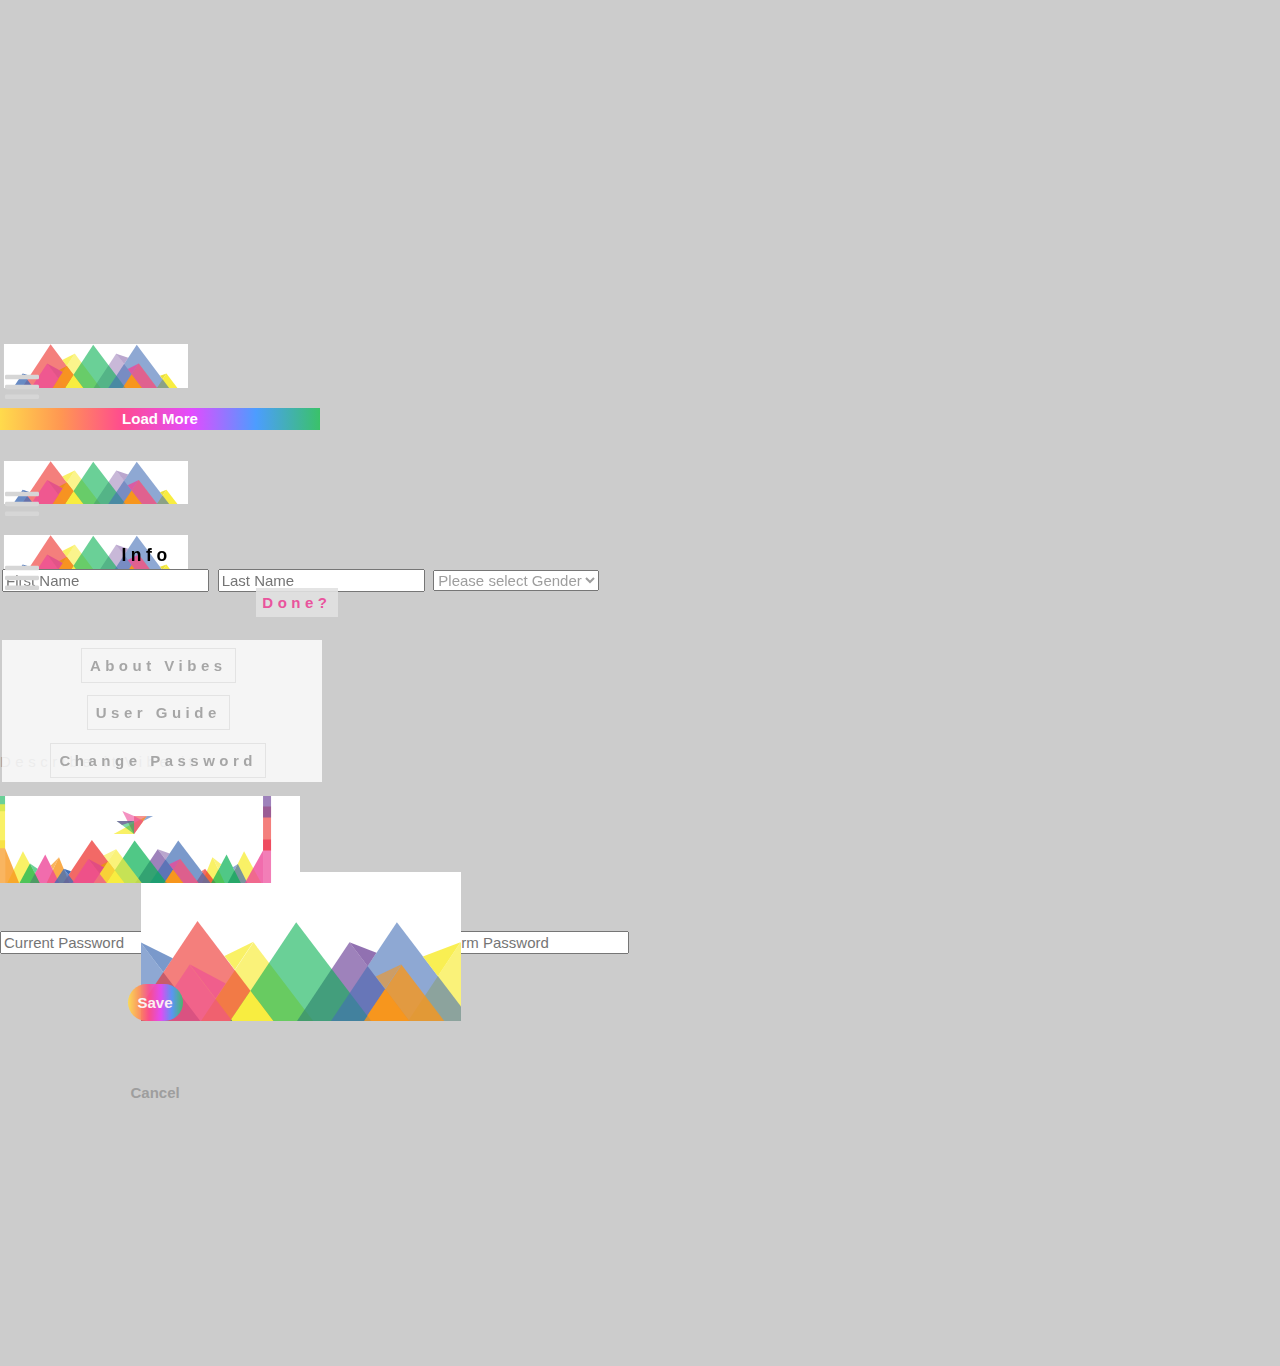
==== commit 4ca3e652: "Small Tweaks" ====
--- a/public_html/index.html
+++ b/public_html/index.html
@@ -364,12 +364,9 @@
                 </div>
             </div>
         </div>
-
         <!-- Password Tab -->
         <div data-role="page" id="passPage"> <!-- newPass -->
-
             <div id="newPassContent" class="ui-content">
-
                 <div id="passPageDiv">
                     <span id="passMsg"></span>
                     <br>
@@ -378,17 +375,11 @@
                     <input id="newPass" type="password" name="newPass" placeholder="New Password" autocomplete="off" class="floatlabel_1"/>
                     <input id="conPass" type="password" name="conPass" placeholder="Confirm Password" autocomplete="off" class="floatlabel_1"/>
                     <p id="formErrorMsg"></p><br>
-                    
-                   
-
-
                     <a href="#" id="changePass">Save</a><br> <br> <br> <br> 
                     <a href="#" id="cancelPass">Cancel</a>
                 </div>
             </div>
-
-        </div>
-
+        </div>
         <!--  JavaScript Code required for Menu -->
         <script src="js/classie.js"></script>
         <script src="js/vibePopup.js"></script>
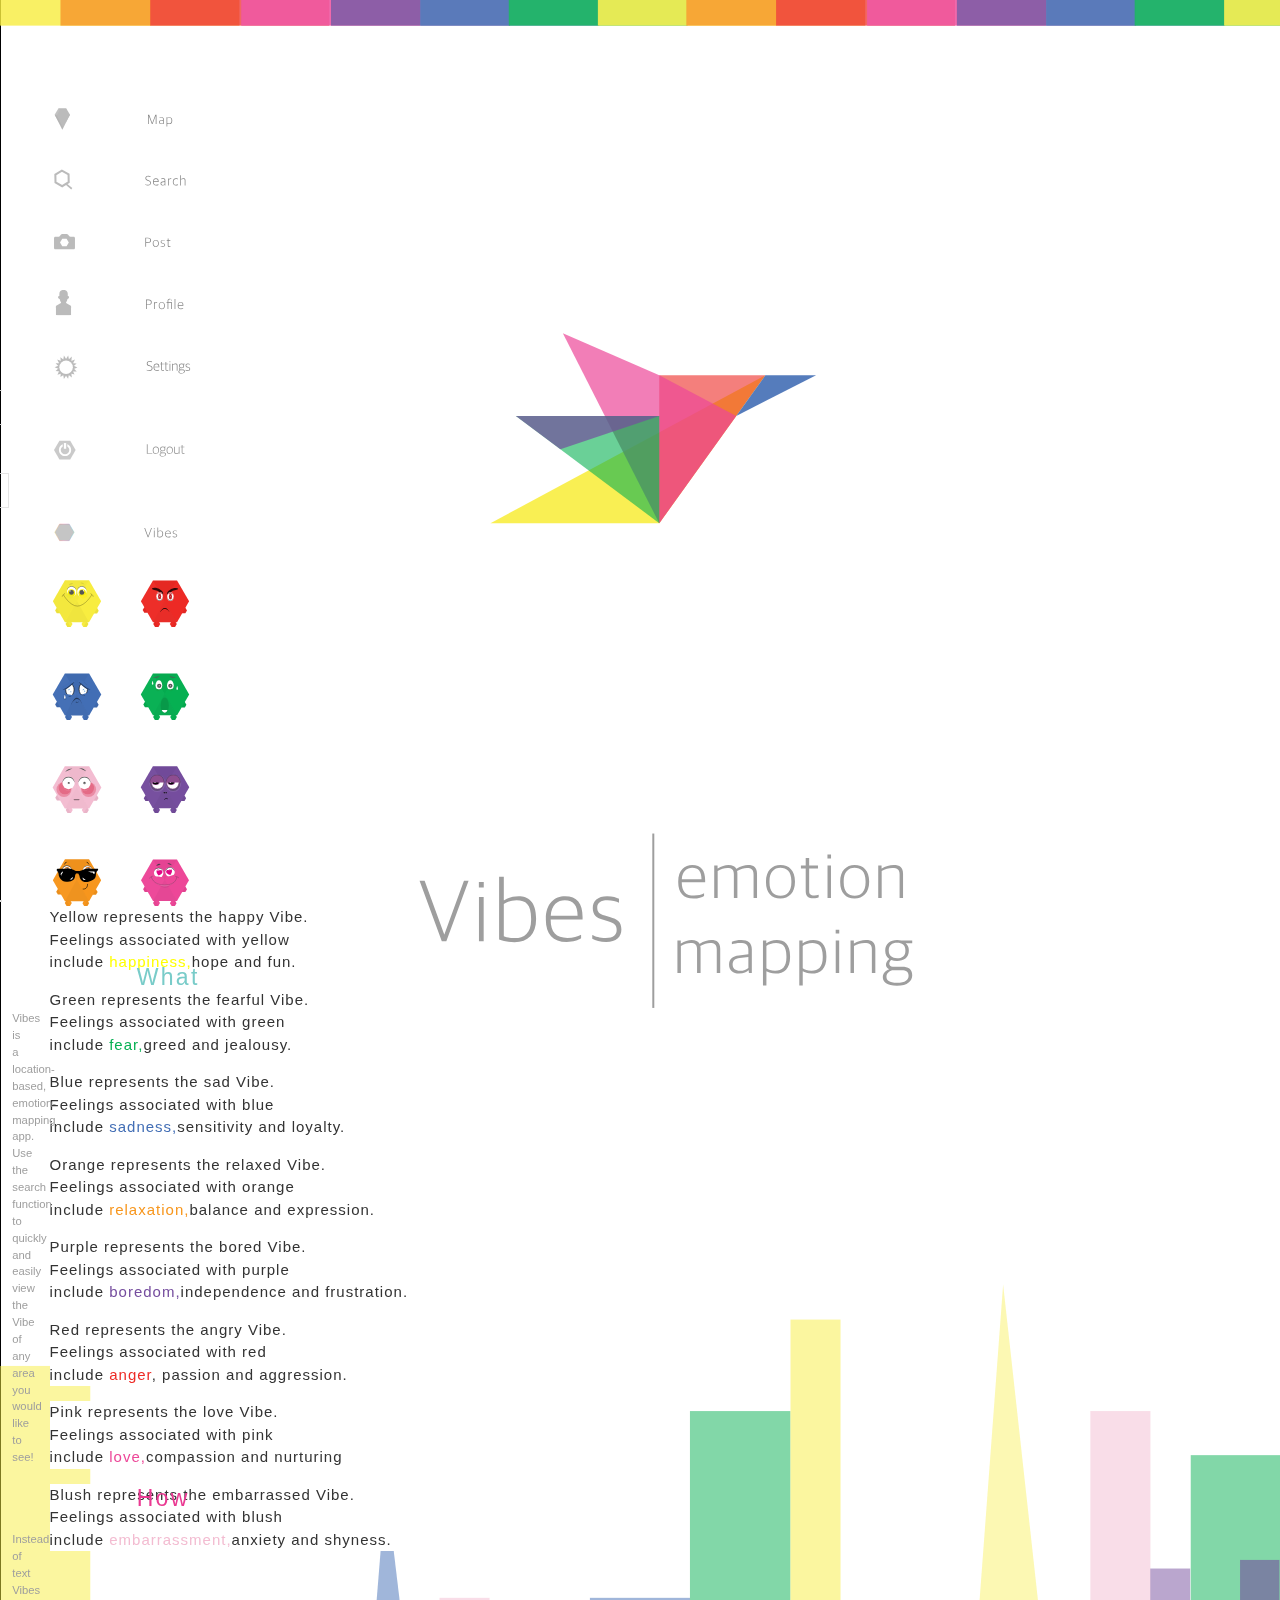
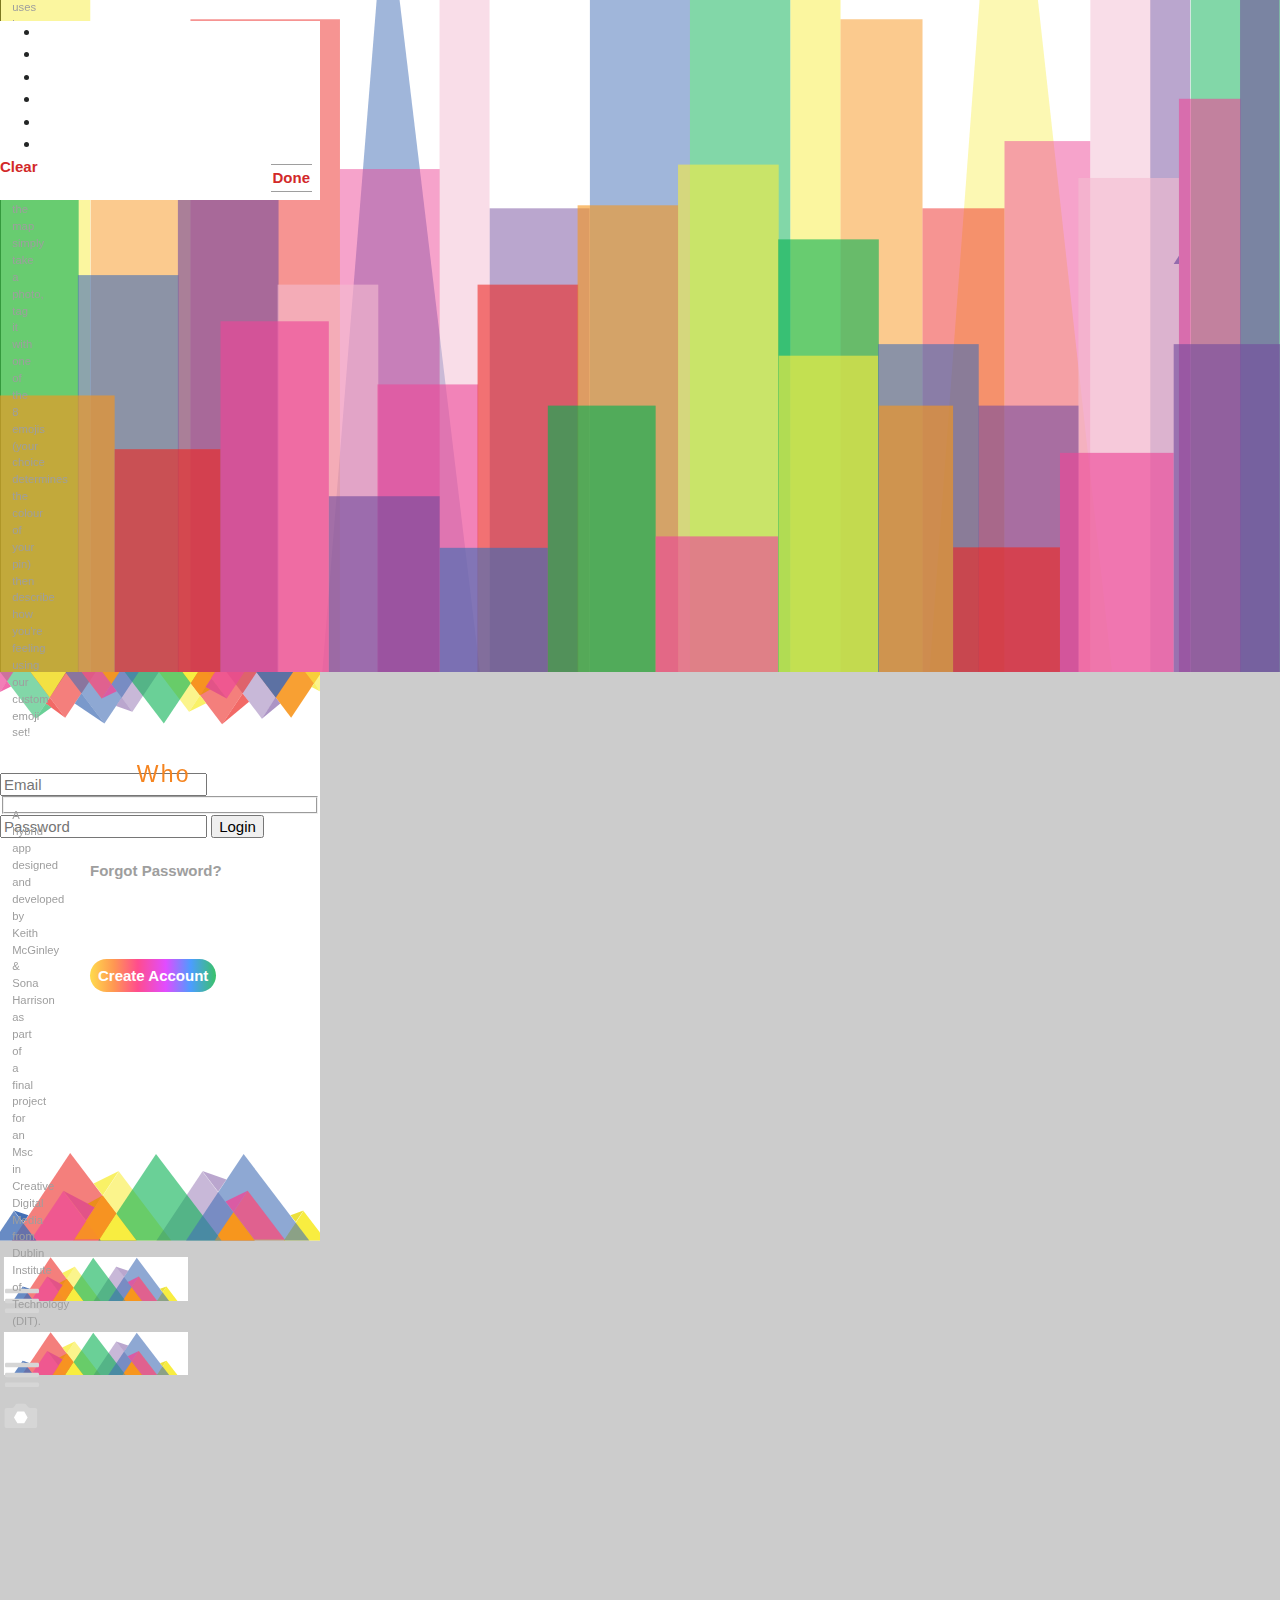
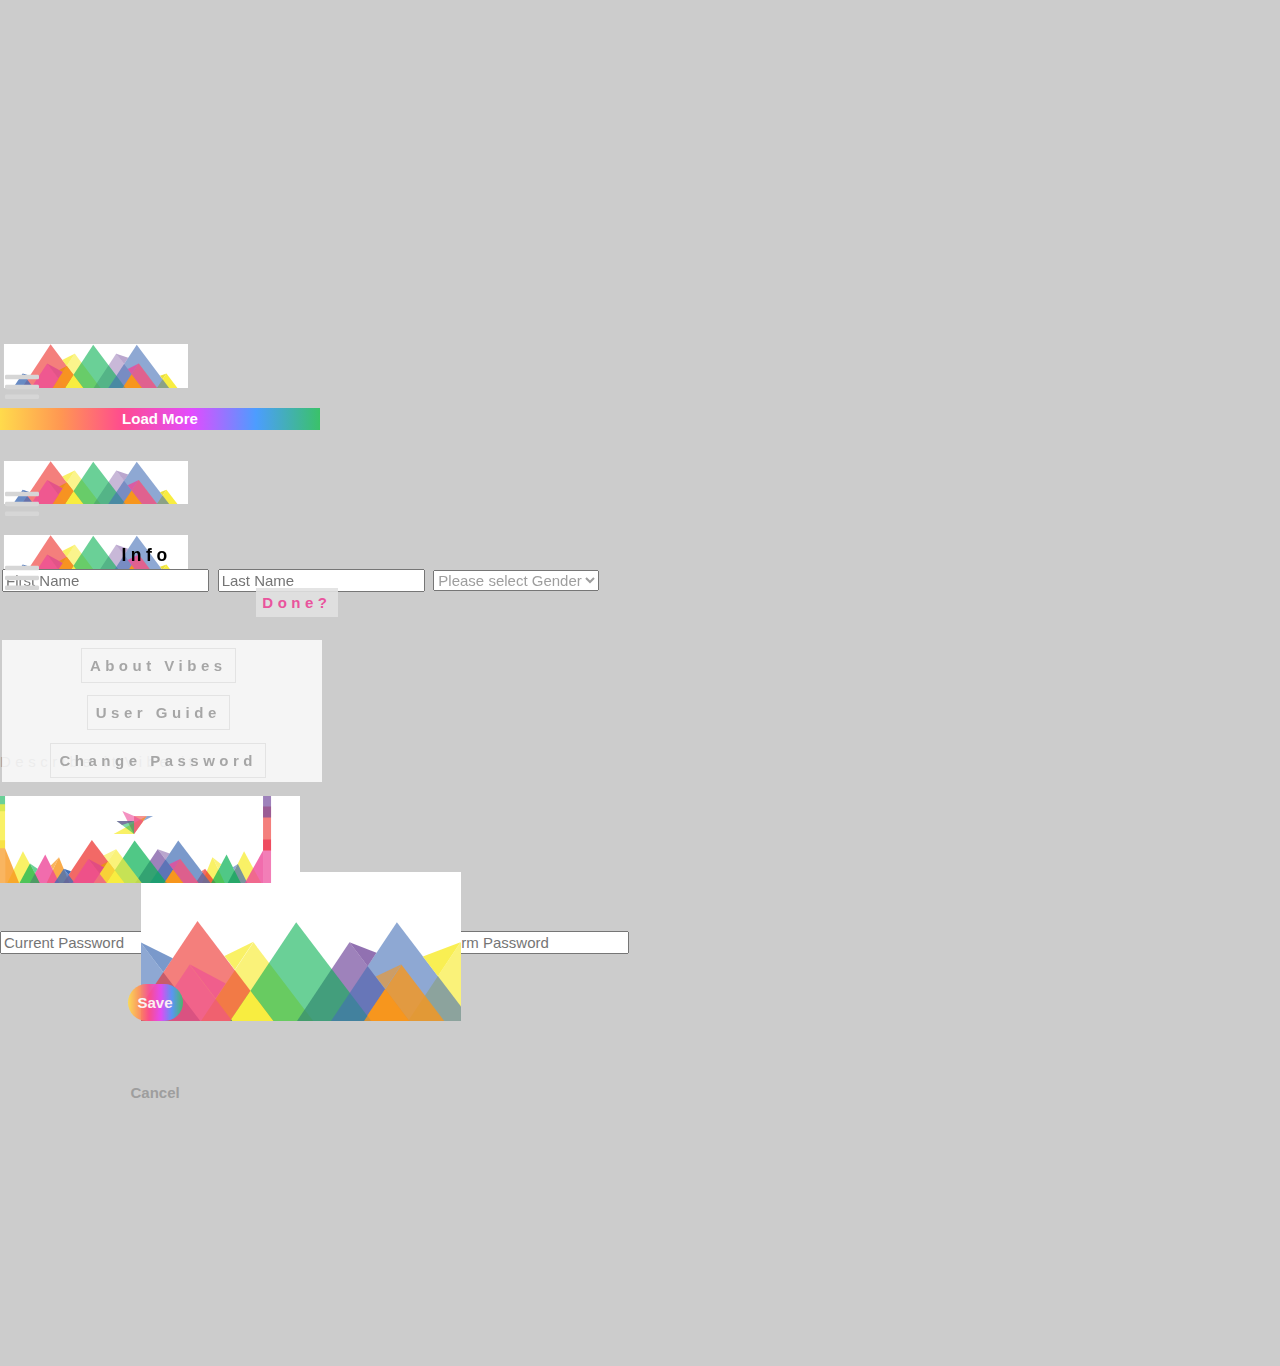
==== commit 829f10fc: "Map button" ====
--- a/public_html/index.html
+++ b/public_html/index.html
@@ -103,7 +103,7 @@
                         <div class="slide guideImg3">
                             <img src="images/guide/example-slide-4.svg" alt="">
                             <p class="p">
-                                <a href="#mapPage">Go to Map</a>
+                                <a href="#mapPage" id="goMap">Go to Map</a>
                             </p>
                         </div>
                         <!--  <a href="#" class="slidesjs-previous slidesjs-navigation"><i class="icon-chevron-left icon-large"></i></a>
--- a/public_html/css/slider.css
+++ b/public_html/css/slider.css
@@ -69,7 +69,7 @@
 
 #slides a:link,
 #slides a:visited {
-    color: #9e9e9e;
+    color: #ED4798;
 }
 
 #slides a:hover,
@@ -89,6 +89,16 @@
     margin: 0em;
 }
 
+#goMap {
+    
+    
+    padding: 1px;
+    text-decoration: none;
+    text-align: center;
+    color: #fff;
+    font-size: small;
+  
+}
 
 
 /* For smartphones */
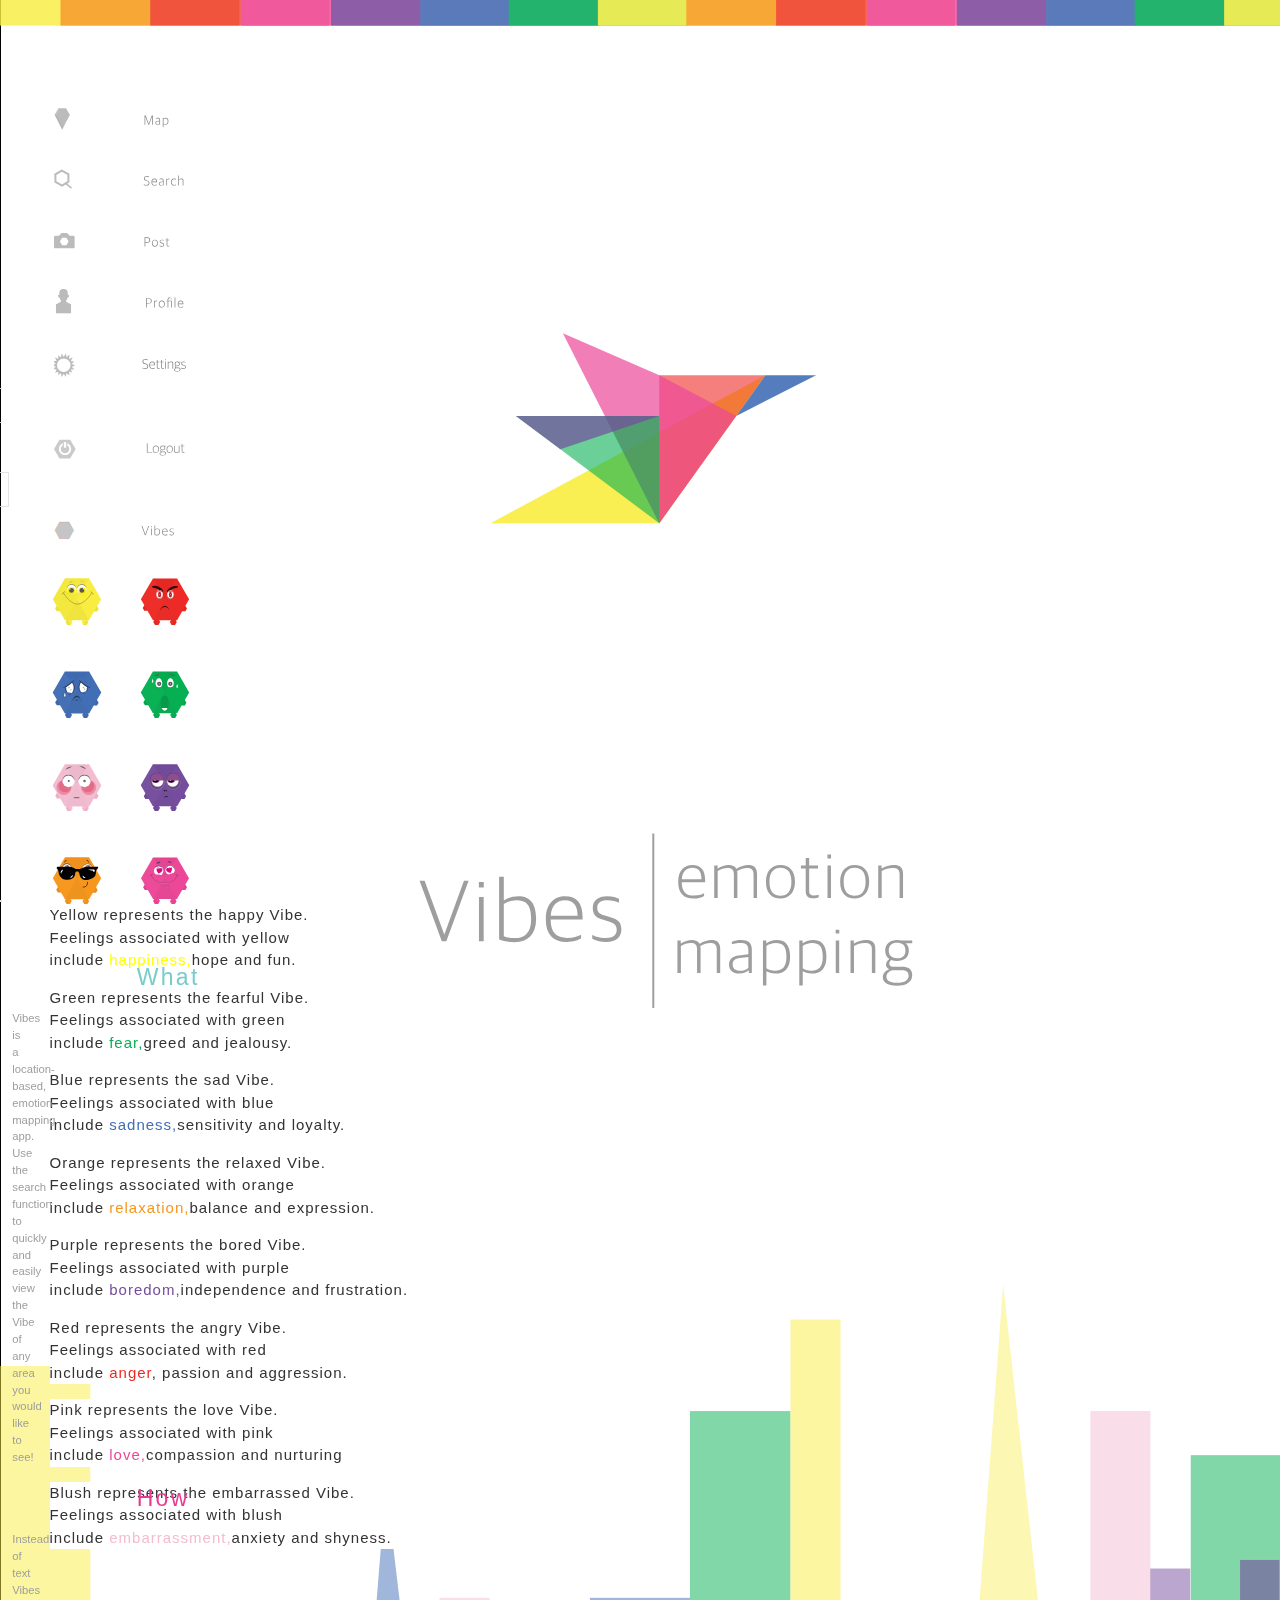
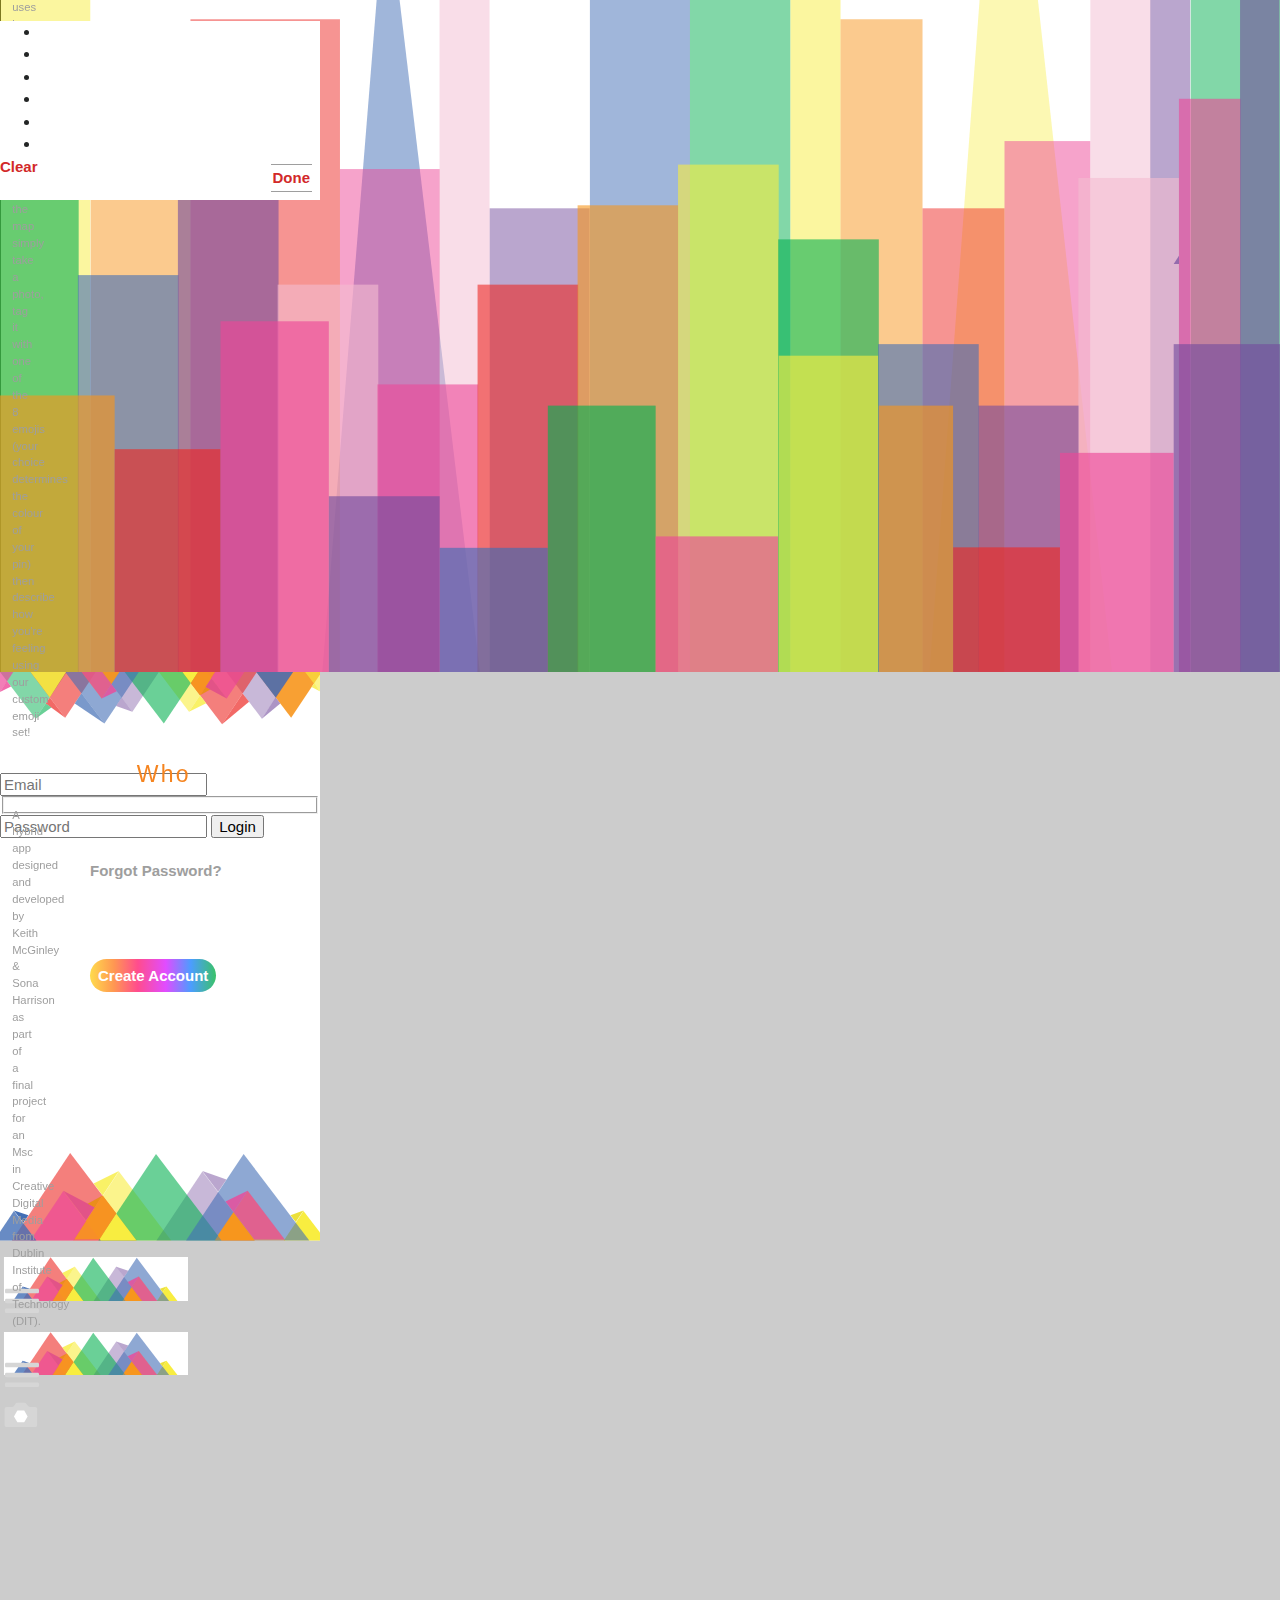
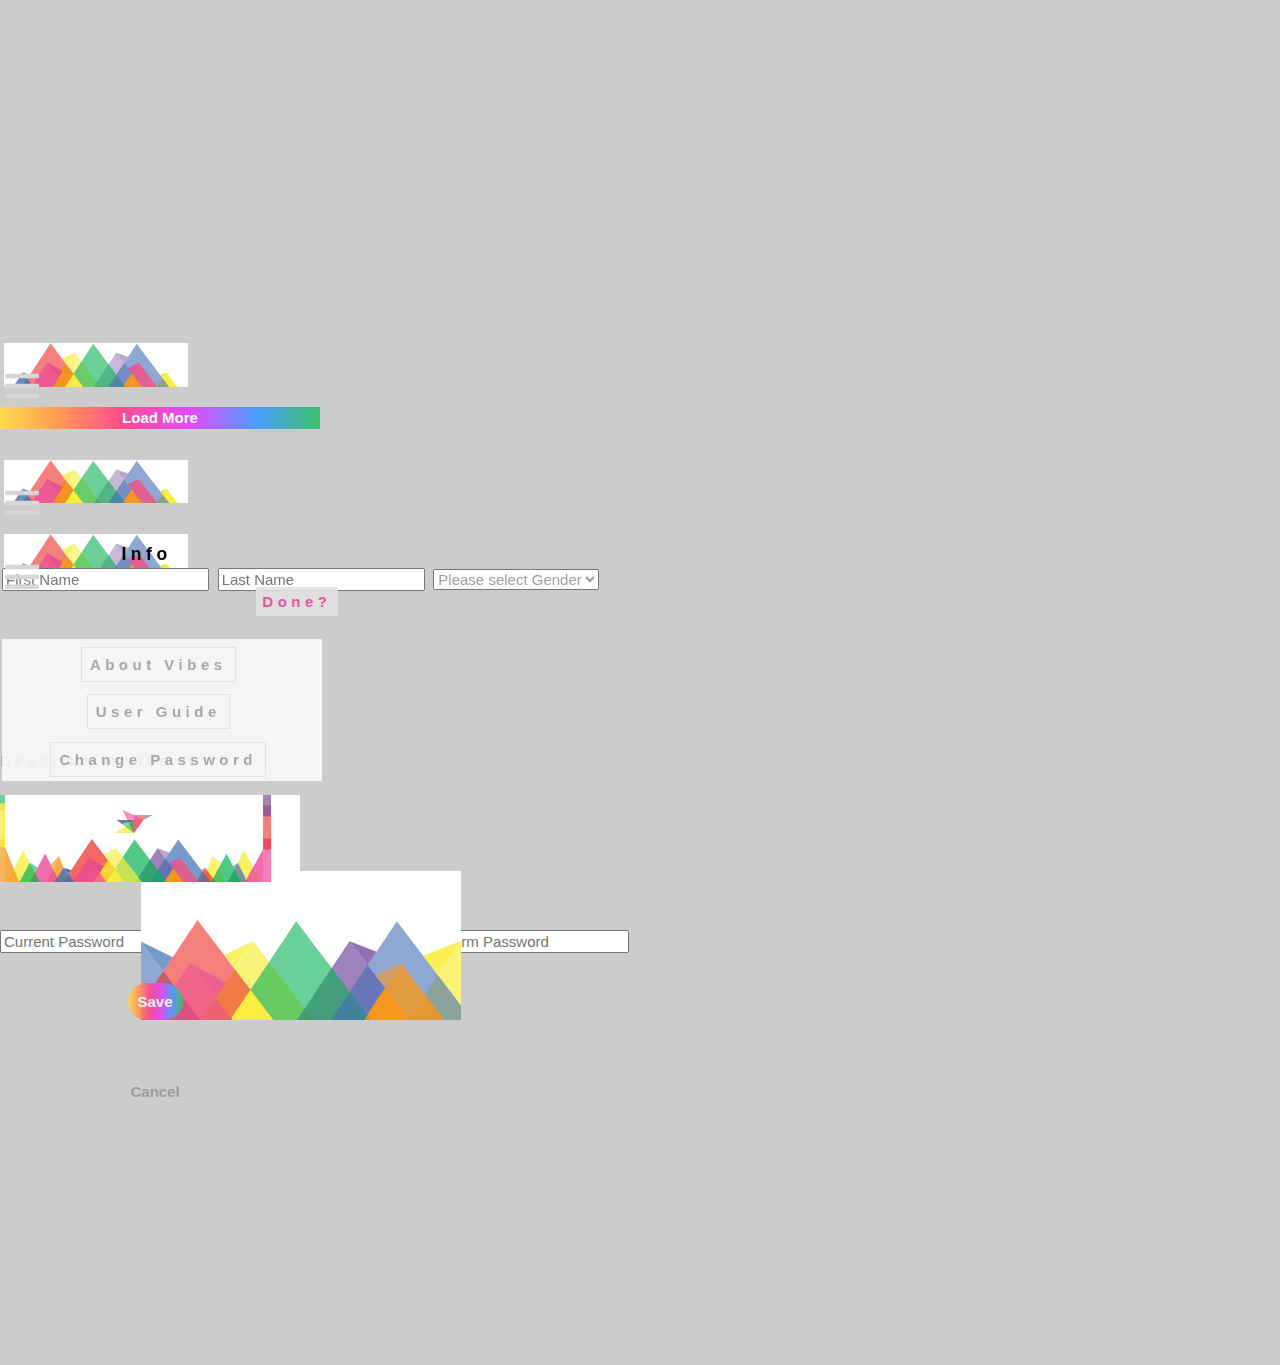
==== commit 0a54062d: "Different pagination, menu buttons aligned" ====
--- a/public_html/index.html
+++ b/public_html/index.html
@@ -72,7 +72,7 @@
                     <br>
                     <br>
                     <br>
-                   
+
                     <a href="#" id="signUp">Create Account </a>
                 </div>
             </div>            
@@ -103,7 +103,7 @@
                         <div class="slide guideImg3">
                             <img src="images/guide/example-slide-4.svg" alt="">
                             <p class="p">
-                                <a href="#mapPage" id="goMap">Go to Map</a>
+                                <a href="#mapPage" id="goMap">Go to the map</a>
                             </p>
                         </div>
                         <!--  <a href="#" class="slidesjs-previous slidesjs-navigation"><i class="icon-chevron-left icon-large"></i></a>
@@ -194,7 +194,7 @@
             <div data-role="header" data-position="fixed" data-tap-toggle="false">
                 <a href="#menuPanel" data-rel="panel" class="ui-btn ui-icon-menu menu-button"></a>
                 <h1><img src="images/vibes.svg" alt="" id="profileheaderImg"/></h1>
-               <!-- <a href="#settingsPage" data-transition="flip" class="settings-button"></a> -->
+                <!-- <a href="#settingsPage" data-transition="flip" class="settings-button"></a> -->
             </div>
             <div class="ui-content content-wrap" >
                 <div id="profilePageSlider"></div>
@@ -208,7 +208,7 @@
             <div data-role="header" data-position="fixed" data-tap-toggle="false">
                 <a href="#menuPanel" data-rel="panel" class="ui-btn ui-icon-menu menu-button"></a>
                 <h1><img src="images/vibes.svg" alt=""/></h1>
-               <!-- <a href="#profilePage" data-transition="flip" class="profile-button"></a>  -->
+                <!-- <a href="#profilePage" data-transition="flip" class="profile-button"></a>  -->
             </div>
             <div role="main" class="ui-content content-wrap">
                 <!-- ABout Popup-->
@@ -275,6 +275,7 @@
             <div data-role="header" data-position="fixed" data-tap-toggle="false">
                 <a href="#menuPanel" data-rel="panel" class="ui-btn ui-icon-menu menu-button"></a>
                 <h1><img src="images/vibes.svg" alt=""/></h1>
+                <a href="#mapPage" class="guideExit"></a>
             </div>
             <div role="main" class="ui-content content-wrap"> 
                 <canvas id="imageCanvas"></canvas>
--- a/public_html/css/vibeMain.css
+++ b/public_html/css/vibeMain.css
@@ -204,6 +204,7 @@
     margin: 0;
     height: 50px;
     padding: 5px;
+    background-image: url(../images/mapIcon/MapIcon.svg);
     background-color: rgba(255,255,255, 0.05);
 }
 #map .leaflet-control-container .leaflet-bottom.leaflet-right .centerButton.leaflet-control  a {
@@ -566,7 +567,7 @@
 .headerBtn {
     width: 44px;
     height: 44px;
-    margin-top: -7px;
+    margin-top: -8px;
 }
 
 .panel-btn, .infoMenuButtonImg
--- a/public_html/css/slider.css
+++ b/public_html/css/slider.css
@@ -52,8 +52,9 @@
     width: 13px;
     height: 0;
     padding-top: 13px;
-    background-image: url(../images/guide/pagination.png);
+    background-image: url(../images/guide/pagination3.png);
     background-position: 0 0;
+    background-size: 100%;
     float: left;
     overflow: hidden;
 }
@@ -69,7 +70,7 @@
 
 #slides a:link,
 #slides a:visited {
-    color: #ED4798;
+    color: #9e9e9e;
 }
 
 #slides a:hover,
@@ -91,14 +92,16 @@
 
 #goMap {
     
-    
-    padding: 1px;
+    margin: 15px;
     text-decoration: none;
     text-align: center;
     color: #fff;
     font-size: small;
-  
-}
+    
+    
+    
+}
+
 
 
 /* For smartphones */
